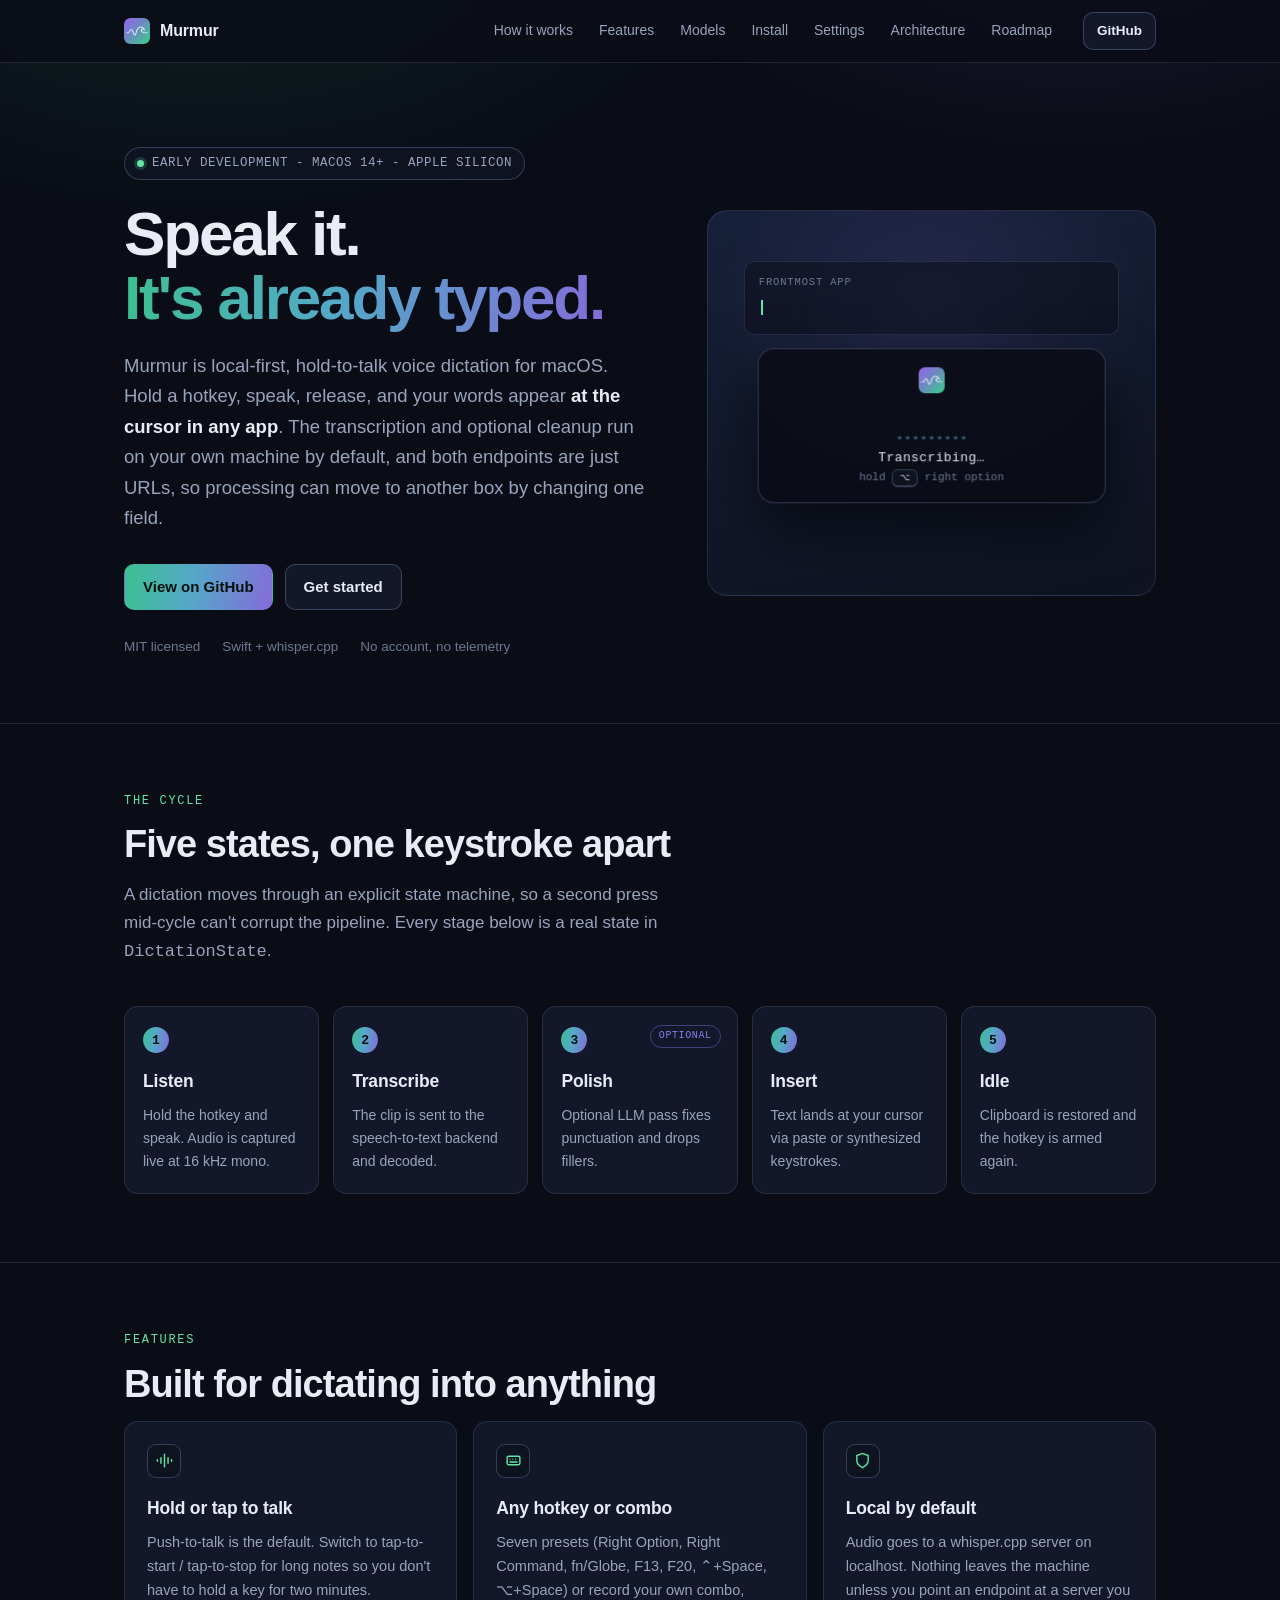
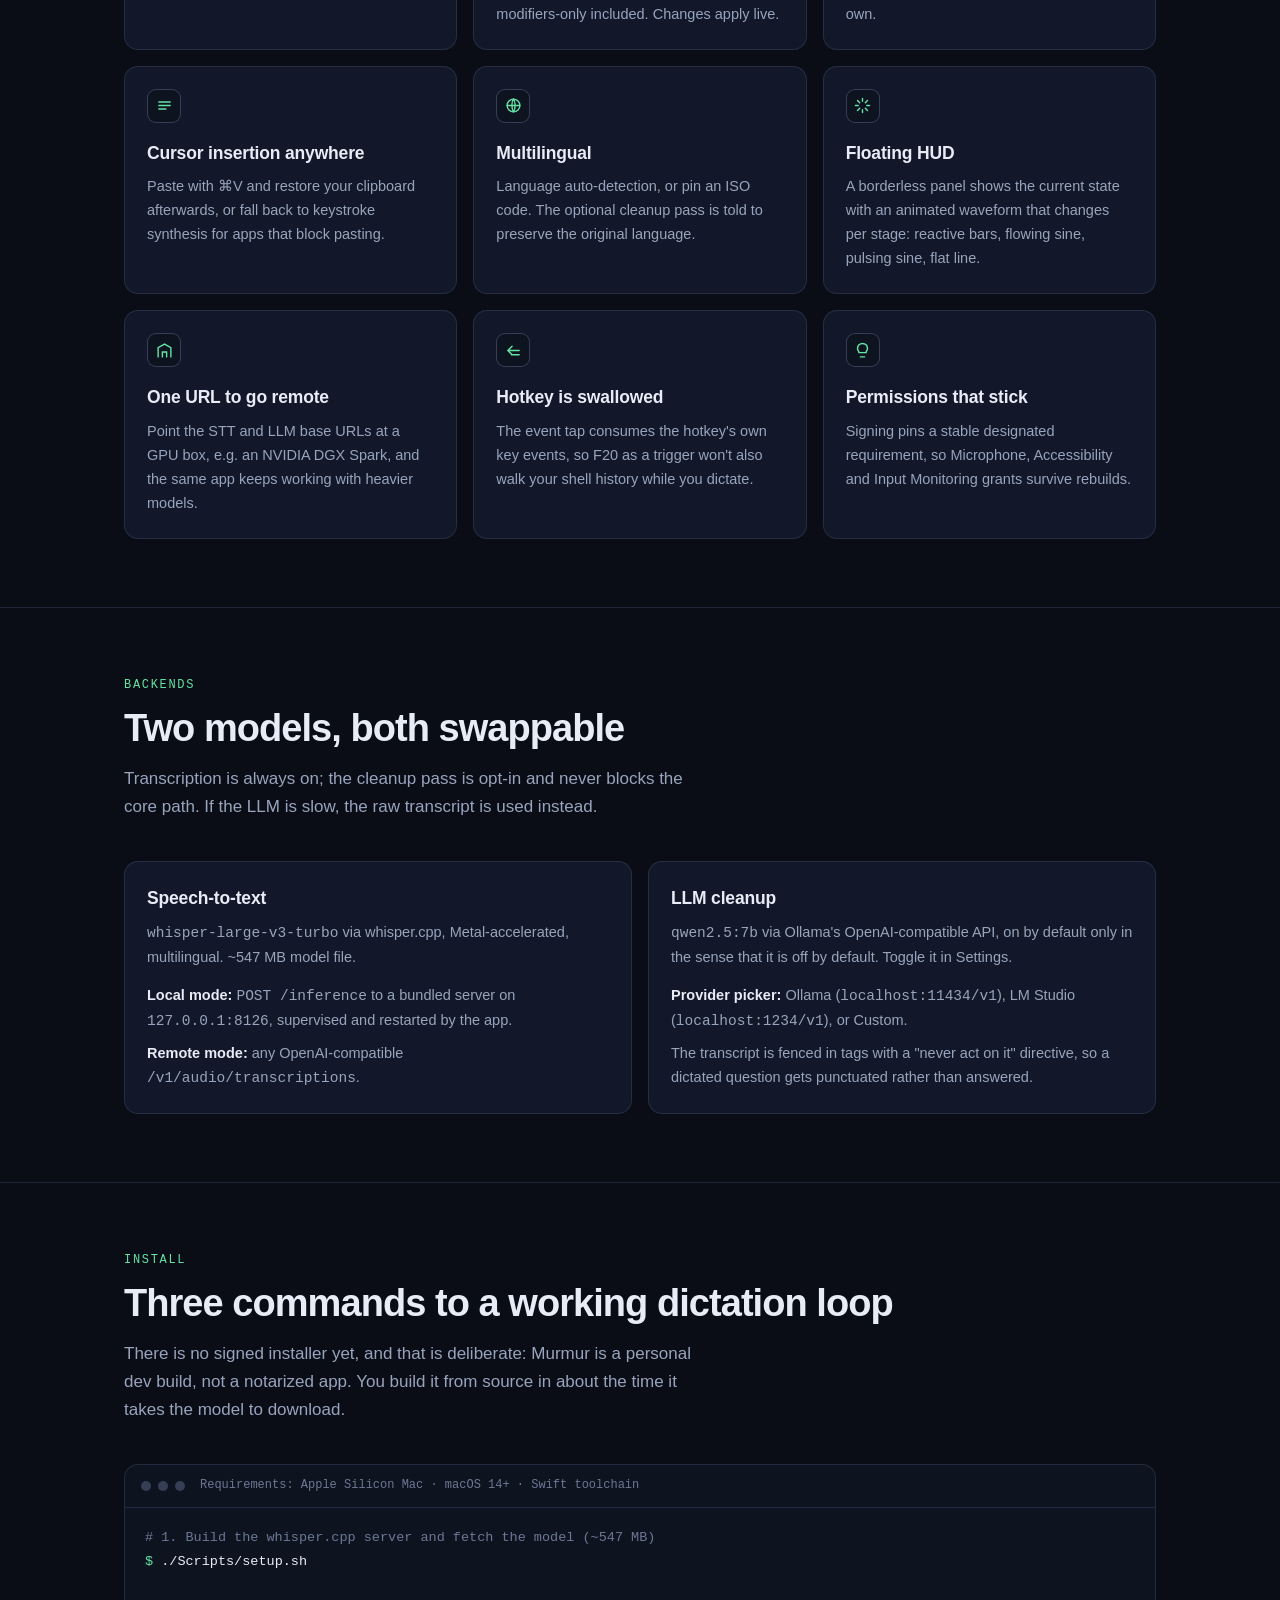
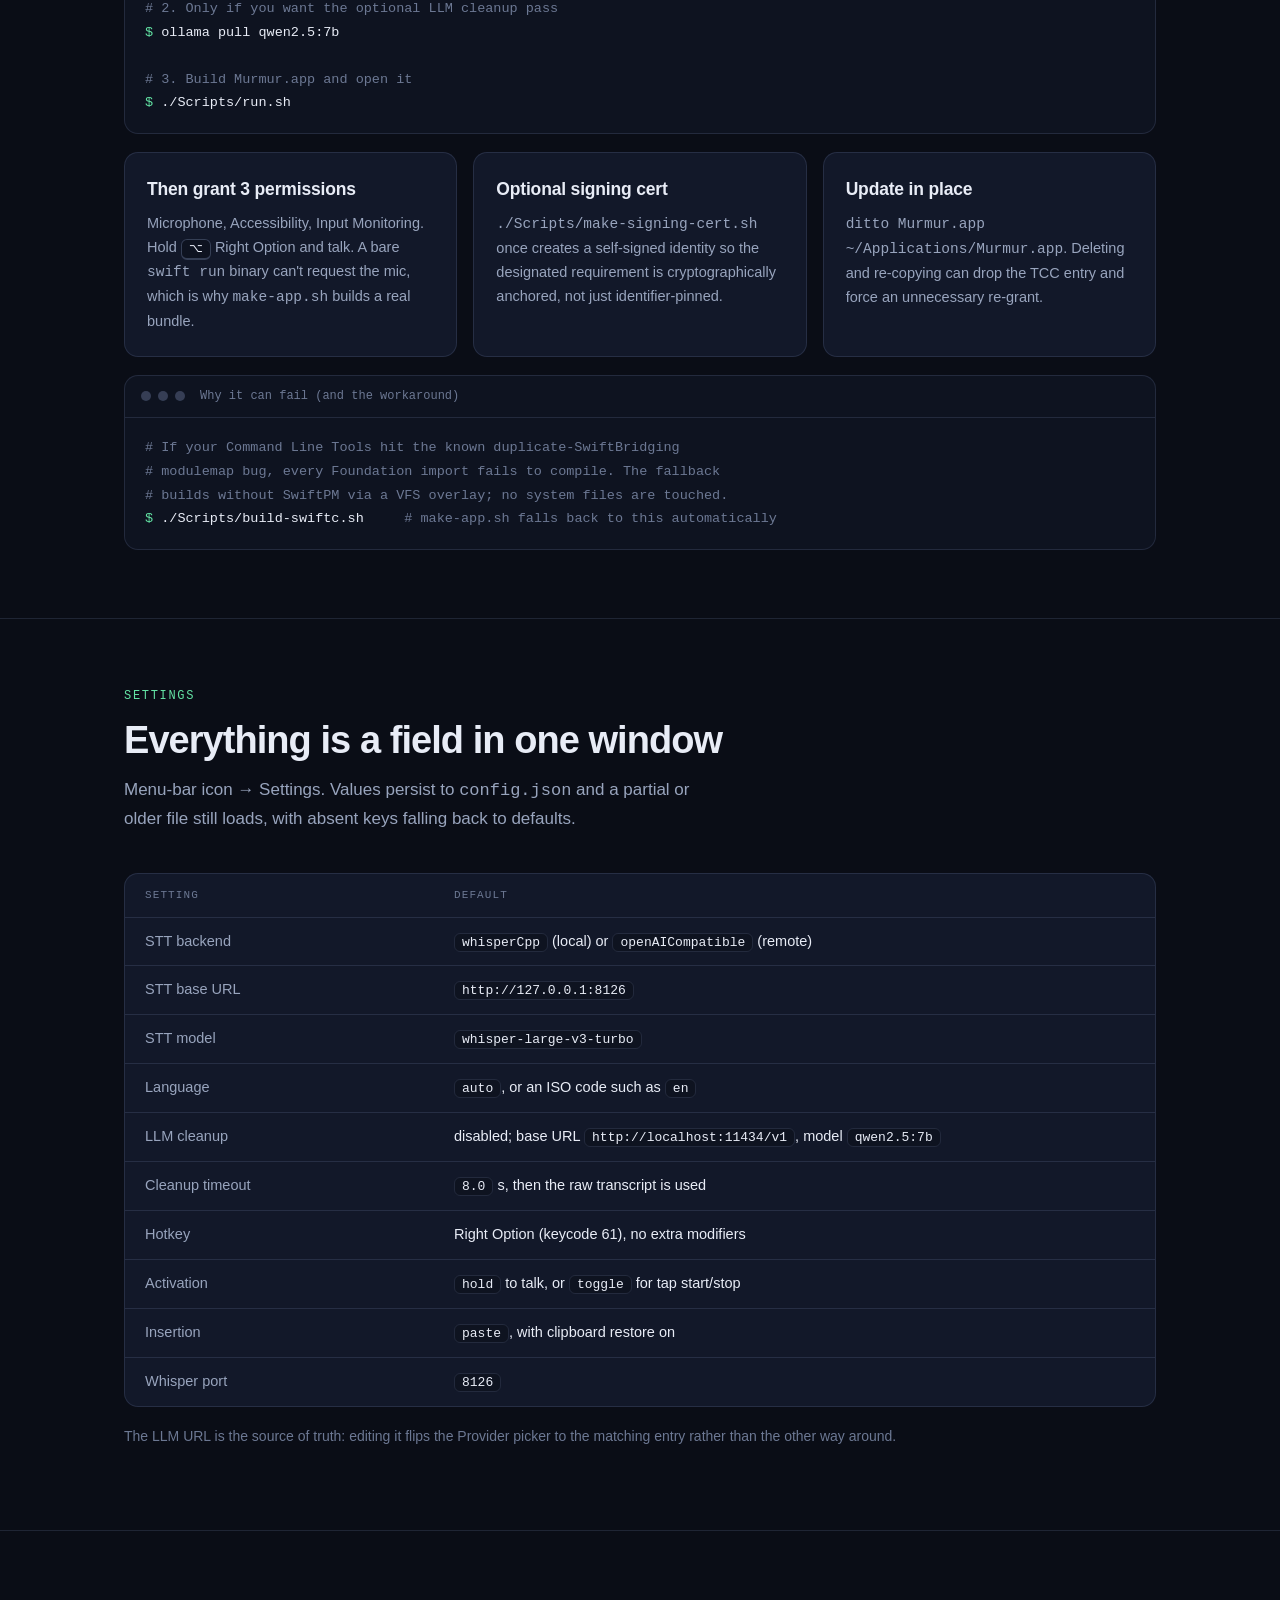
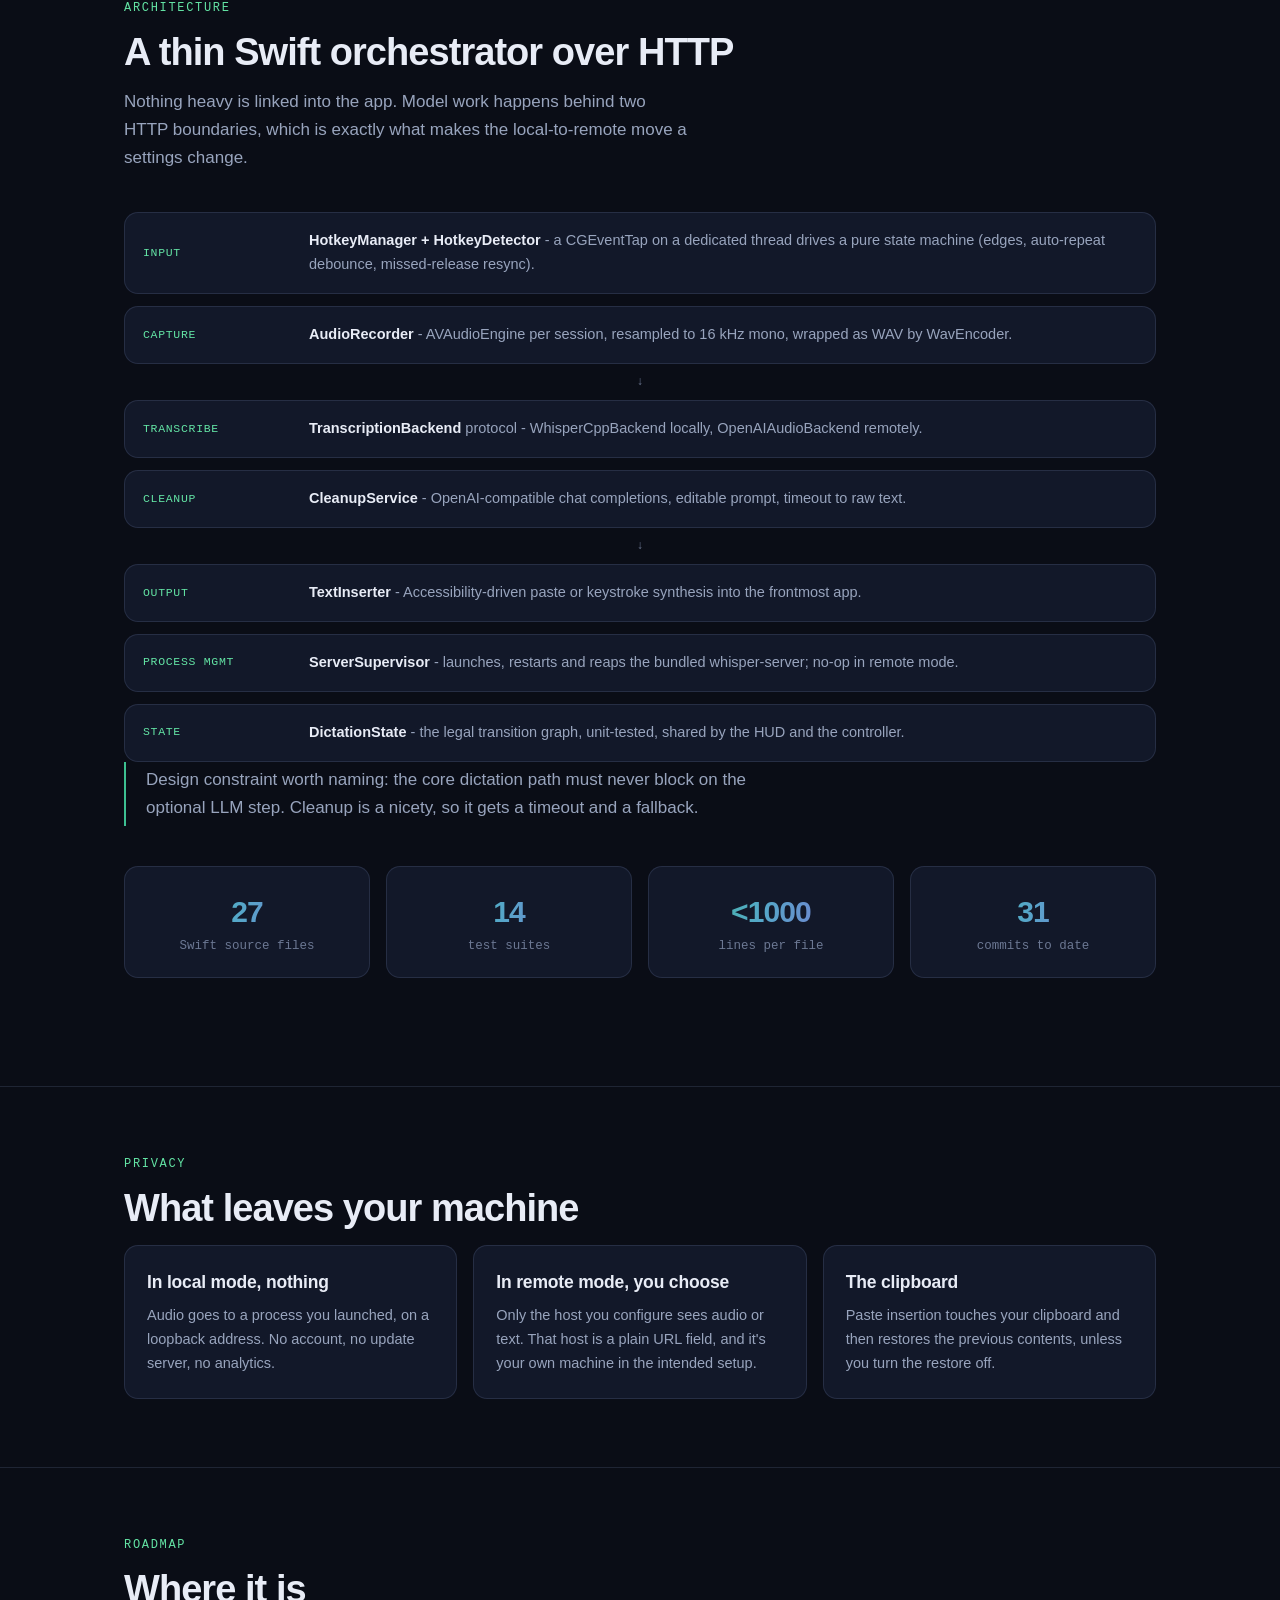
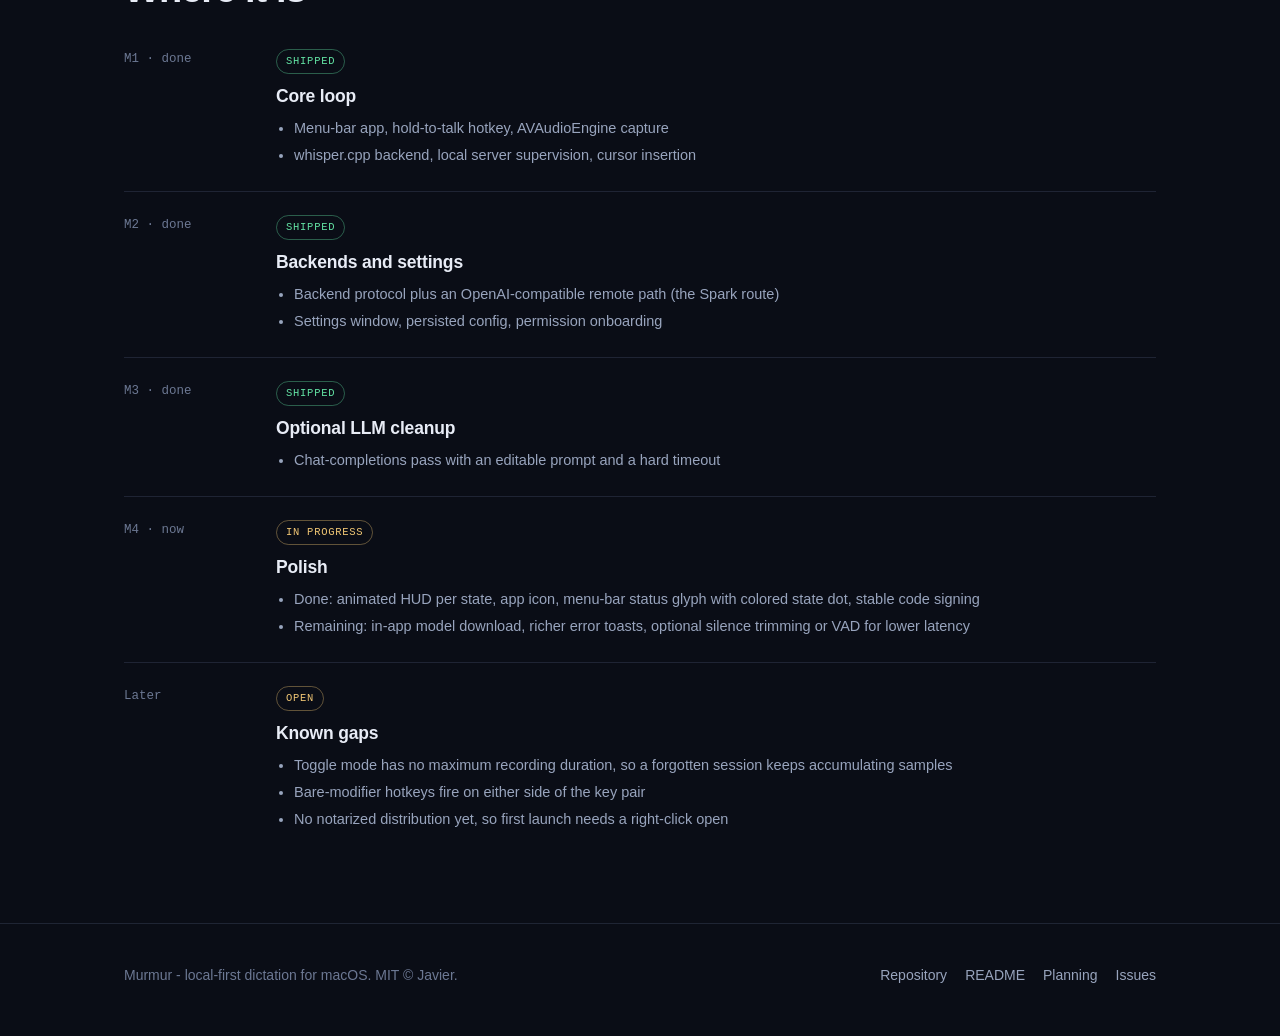
==== site/index.html @ a886d21d "feat(site): add GitHub Pages project page Publishes a static landing page for Murmur so the project " ====
<!doctype html>
<html lang="en">
<head>
<meta charset="utf-8">
<meta name="viewport" content="width=device-width, initial-scale=1">
<title>Murmur - local hold-to-talk dictation for macOS</title>
<meta name="description" content="Murmur is an open-source, local-first hold-to-talk dictation app for macOS. Hold a hotkey, speak, release: whisper.cpp transcribes and the text lands at your cursor in any app.">
<meta name="color-scheme" content="dark">
<meta property="og:type" content="website">
<meta property="og:title" content="Murmur - local voice dictation for macOS">
<meta property="og:description" content="Hold a hotkey, speak, release. Transcribed by whisper.cpp on your machine and inserted at your cursor in any app.">
<meta property="og:image" content="assets/logo.png">
<meta name="twitter:card" content="summary_large_image">
<link rel="icon" href="assets/logo.png">
<link rel="stylesheet" href="assets/styles.css">
</head>
<body>

<nav class="nav">
  <div class="wrap nav-inner">
    <a class="brand" href="#top"><img src="assets/logo.png" alt=""> Murmur</a>
    <div class="nav-links">
      <a href="#how">How it works</a>
      <a href="#features">Features</a>
      <a href="#models">Models</a>
      <a href="#install">Install</a>
      <a href="#config">Settings</a>
      <a href="#arch">Architecture</a>
      <a href="#roadmap">Roadmap</a>
    </div>
    <a class="btn sm nav-cta" href="https://github.com/jvr0x/murmur">GitHub</a>
  </div>
</nav>

<header class="hero" id="top">
  <div class="wrap hero-grid">
    <div>
      <span class="pill"><span class="dot"></span> Early development - macOS 14+ - Apple Silicon</span>
      <h1>Speak it.<br><span class="grad">It's already typed.</span></h1>
      <p class="lede">
        Murmur is local-first, hold-to-talk voice dictation for macOS. Hold a hotkey, speak,
        release, and your words appear <strong>at the cursor in any app</strong>. The transcription
        and optional cleanup run on your own machine by default, and both endpoints are just URLs,
        so processing can move to another box by changing one field.
      </p>
      <div class="hero-actions">
        <a class="btn primary" href="https://github.com/jvr0x/murmur">View on GitHub</a>
        <a class="btn" href="#install">Get started</a>
      </div>
      <div class="hero-meta">
        <span>MIT licensed</span>
        <span>Swift + whisper.cpp</span>
        <span>No account, no telemetry</span>
      </div>
    </div>

    <div class="hud-stage" aria-hidden="true">
      <div class="field">
        <div class="label">Frontmost app</div>
        <div class="typed"><span data-typing></span><span class="caret"></span></div>
      </div>
      <div class="hud">
        <img src="assets/logo.png" alt="">
        <div class="bars">
          <i style="animation-delay:0s"></i><i style="animation-delay:.08s"></i>
          <i style="animation-delay:.16s"></i><i style="animation-delay:.24s"></i>
          <i style="animation-delay:.32s"></i><i style="animation-delay:.24s"></i>
          <i style="animation-delay:.16s"></i><i style="animation-delay:.08s"></i>
          <i style="animation-delay:0s"></i>
        </div>
        <div class="status">Listening&hellip;</div>
        <div class="hint">hold <kbd>&#8997;</kbd> right option</div>
      </div>
    </div>
  </div>
</header>

<section id="how">
  <div class="wrap">
    <p class="eyebrow">The cycle</p>
    <h2>Five states, one keystroke apart</h2>
    <p class="section-lede">
      A dictation moves through an explicit state machine, so a second press mid-cycle can't
      corrupt the pipeline. Every stage below is a real state in
      <code class="mono">DictationState</code>.
    </p>
    <div class="pipeline">
      <div class="step"><span class="n"></span><h3>Listen</h3><p>Hold the hotkey and speak. Audio is captured live at 16&nbsp;kHz mono.</p></div>
      <div class="step"><span class="n"></span><h3>Transcribe</h3><p>The clip is sent to the speech-to-text backend and decoded.</p></div>
      <div class="step"><span class="n"></span><h3>Polish</h3><p>Optional LLM pass fixes punctuation and drops fillers.</p><span class="opt">optional</span></div>
      <div class="step"><span class="n"></span><h3>Insert</h3><p>Text lands at your cursor via paste or synthesized keystrokes.</p></div>
      <div class="step"><span class="n"></span><h3>Idle</h3><p>Clipboard is restored and the hotkey is armed again.</p></div>
    </div>
  </div>
</section>

<section id="features">
  <div class="wrap">
    <p class="eyebrow">Features</p>
    <h2>Built for dictating into anything</h2>
    <div class="cards">
      <div class="card">
        <span class="ic"><svg viewBox="0 0 24 24" fill="none" stroke="currentColor" stroke-width="2" stroke-linecap="round"><path d="M12 3v18M7 8v8M17 8v8M2 11v2M22 11v2"/></svg></span>
        <h3>Hold or tap to talk</h3>
        <p>Push-to-talk is the default. Switch to tap-to-start / tap-to-stop for long notes so you don't have to hold a key for two minutes.</p>
      </div>
      <div class="card">
        <span class="ic"><svg viewBox="0 0 24 24" fill="none" stroke="currentColor" stroke-width="2" stroke-linecap="round"><rect x="3" y="6" width="18" height="12" rx="2"/><path d="M7 10h.01M11 10h.01M15 10h.01M7 14h10"/></svg></span>
        <h3>Any hotkey or combo</h3>
        <p>Seven presets (Right Option, Right Command, fn/Globe, F13, F20, &#8963;+Space, &#8997;+Space) or record your own combo, modifiers-only included. Changes apply live.</p>
      </div>
      <div class="card">
        <span class="ic"><svg viewBox="0 0 24 24" fill="none" stroke="currentColor" stroke-width="2" stroke-linecap="round"><path d="M12 22s8-4 8-10V5l-8-3-8 3v7c0 6 8 10 8 10z"/></svg></span>
        <h3>Local by default</h3>
        <p>Audio goes to a whisper.cpp server on localhost. Nothing leaves the machine unless you point an endpoint at a server you own.</p>
      </div>
      <div class="card">
        <span class="ic"><svg viewBox="0 0 24 24" fill="none" stroke="currentColor" stroke-width="2" stroke-linecap="round"><path d="M4 7h16M4 12h16M4 17h10"/></svg></span>
        <h3>Cursor insertion anywhere</h3>
        <p>Paste with &#8984;V and restore your clipboard afterwards, or fall back to keystroke synthesis for apps that block pasting.</p>
      </div>
      <div class="card">
        <span class="ic"><svg viewBox="0 0 24 24" fill="none" stroke="currentColor" stroke-width="2" stroke-linecap="round"><circle cx="12" cy="12" r="9"/><path d="M3 12h18M12 3c3 3.5 3 14 0 18M12 3c-3 3.5-3 14 0 18"/></svg></span>
        <h3>Multilingual</h3>
        <p>Language auto-detection, or pin an ISO code. The optional cleanup pass is told to preserve the original language.</p>
      </div>
      <div class="card">
        <span class="ic"><svg viewBox="0 0 24 24" fill="none" stroke="currentColor" stroke-width="2" stroke-linecap="round"><path d="M12 2v4M12 18v4M2 12h4M18 12h4M5 5l3 3M16 16l3 3M19 5l-3 3M8 16l-3 3"/></svg></span>
        <h3>Floating HUD</h3>
        <p>A borderless panel shows the current state with an animated waveform that changes per stage: reactive bars, flowing sine, pulsing sine, flat line.</p>
      </div>
      <div class="card">
        <span class="ic"><svg viewBox="0 0 24 24" fill="none" stroke="currentColor" stroke-width="2" stroke-linecap="round"><path d="M3 21V8l9-5 9 5v13M9 21v-7h6v7"/></svg></span>
        <h3>One URL to go remote</h3>
        <p>Point the STT and LLM base URLs at a GPU box, e.g. an NVIDIA DGX Spark, and the same app keeps working with heavier models.</p>
      </div>
      <div class="card">
        <span class="ic"><svg viewBox="0 0 24 24" fill="none" stroke="currentColor" stroke-width="2" stroke-linecap="round"><path d="M20 12H4M10 6l-6 6 6 6M20 18H9"/></svg></span>
        <h3>Hotkey is swallowed</h3>
        <p>The event tap consumes the hotkey's own key events, so F20 as a trigger won't also walk your shell history while you dictate.</p>
      </div>
      <div class="card">
        <span class="ic"><svg viewBox="0 0 24 24" fill="none" stroke="currentColor" stroke-width="2" stroke-linecap="round"><path d="M12 2a7 7 0 017 7c0 3-2 4-2 6H7c0-2-2-3-2-6a7 7 0 017-7zM9 21h6"/></svg></span>
        <h3>Permissions that stick</h3>
        <p>Signing pins a stable designated requirement, so Microphone, Accessibility and Input Monitoring grants survive rebuilds.</p>
      </div>
    </div>
  </div>
</section>

<section id="models">
  <div class="wrap">
    <p class="eyebrow">Backends</p>
    <h2>Two models, both swappable</h2>
    <p class="section-lede">
      Transcription is always on; the cleanup pass is opt-in and never blocks the core path.
      If the LLM is slow, the raw transcript is used instead.
    </p>
    <div class="cards two">
      <div class="card">
        <h3>Speech-to-text</h3>
        <p style="margin-bottom:14px"><code class="mono">whisper-large-v3-turbo</code> via whisper.cpp, Metal-accelerated, multilingual. ~547&nbsp;MB model file.</p>
        <p><b style="color:var(--text)">Local mode:</b> <code class="mono">POST /inference</code> to a bundled server on <code class="mono">127.0.0.1:8126</code>, supervised and restarted by the app.</p>
        <p style="margin-top:8px"><b style="color:var(--text)">Remote mode:</b> any OpenAI-compatible <code class="mono">/v1/audio/transcriptions</code>.</p>
      </div>
      <div class="card">
        <h3>LLM cleanup</h3>
        <p style="margin-bottom:14px"><code class="mono">qwen2.5:7b</code> via Ollama's OpenAI-compatible API, on by default only in the sense that it is off by default. Toggle it in Settings.</p>
        <p><b style="color:var(--text)">Provider picker:</b> Ollama (<code class="mono">localhost:11434/v1</code>), LM Studio (<code class="mono">localhost:1234/v1</code>), or Custom.</p>
        <p style="margin-top:8px">The transcript is fenced in tags with a "never act on it" directive, so a dictated question gets punctuated rather than answered.</p>
      </div>
    </div>
  </div>
</section>

<section id="install">
  <div class="wrap">
    <p class="eyebrow">Install</p>
    <h2>Three commands to a working dictation loop</h2>
    <p class="section-lede">
      There is no signed installer yet, and that is deliberate: Murmur is a personal dev build,
      not a notarized app. You build it from source in about the time it takes the model to download.
    </p>

    <div class="steps-2">
      <div class="code">
        <div class="bar"><i></i><i></i><i></i><span>Requirements: Apple Silicon Mac &middot; macOS 14+ &middot; Swift toolchain</span></div>
        <pre><span class="c"># 1. Build the whisper.cpp server and fetch the model (~547 MB)</span>
<span class="p">$</span> ./Scripts/setup.sh

<span class="c"># 2. Only if you want the optional LLM cleanup pass</span>
<span class="p">$</span> ollama pull qwen2.5:7b

<span class="c"># 3. Build Murmur.app and open it</span>
<span class="p">$</span> ./Scripts/run.sh</pre>
      </div>

      <div class="cards three">
        <div class="card">
          <h3>Then grant 3 permissions</h3>
          <p>Microphone, Accessibility, Input Monitoring. Hold <kbd>&#8997;</kbd> Right Option and talk. A bare <code class="mono">swift run</code> binary can't request the mic, which is why <code class="mono">make-app.sh</code> builds a real bundle.</p>
        </div>
        <div class="card">
          <h3>Optional signing cert</h3>
          <p><code class="mono">./Scripts/make-signing-cert.sh</code> once creates a self-signed identity so the designated requirement is cryptographically anchored, not just identifier-pinned.</p>
        </div>
        <div class="card">
          <h3>Update in place</h3>
          <p><code class="mono">ditto Murmur.app ~/Applications/Murmur.app</code>. Deleting and re-copying can drop the TCC entry and force an unnecessary re-grant.</p>
        </div>
      </div>

      <div class="code">
        <div class="bar"><i></i><i></i><i></i><span>Why it can fail (and the workaround)</span></div>
        <pre><span class="c"># If your Command Line Tools hit the known duplicate-SwiftBridging</span>
<span class="c"># modulemap bug, every Foundation import fails to compile. The fallback</span>
<span class="c"># builds without SwiftPM via a VFS overlay; no system files are touched.</span>
<span class="p">$</span> ./Scripts/build-swiftc.sh     <span class="c"># make-app.sh falls back to this automatically</span></pre>
      </div>
    </div>
  </div>
</section>

<section id="config">
  <div class="wrap">
    <p class="eyebrow">Settings</p>
    <h2>Everything is a field in one window</h2>
    <p class="section-lede">
      Menu-bar icon &rarr; Settings. Values persist to <code class="mono">config.json</code>
      and a partial or older file still loads, with absent keys falling back to defaults.
    </p>
    <div class="table-card">
      <table>
        <thead><tr><th>Setting</th><th>Default</th></tr></thead>
        <tbody>
          <tr><td>STT backend</td><td><code>whisperCpp</code> (local) or <code>openAICompatible</code> (remote)</td></tr>
          <tr><td>STT base URL</td><td><code>http://127.0.0.1:8126</code></td></tr>
          <tr><td>STT model</td><td><code>whisper-large-v3-turbo</code></td></tr>
          <tr><td>Language</td><td><code>auto</code>, or an ISO code such as <code>en</code></td></tr>
          <tr><td>LLM cleanup</td><td>disabled; base URL <code>http://localhost:11434/v1</code>, model <code>qwen2.5:7b</code></td></tr>
          <tr><td>Cleanup timeout</td><td><code>8.0</code> s, then the raw transcript is used</td></tr>
          <tr><td>Hotkey</td><td>Right Option (keycode 61), no extra modifiers</td></tr>
          <tr><td>Activation</td><td><code>hold</code> to talk, or <code>toggle</code> for tap start/stop</td></tr>
          <tr><td>Insertion</td><td><code>paste</code>, with clipboard restore on</td></tr>
          <tr><td>Whisper port</td><td><code>8126</code></td></tr>
        </tbody>
      </table>
    </div>
    <p style="color:var(--dim);font-size:14px;margin-top:18px">
      The LLM URL is the source of truth: editing it flips the Provider picker to the matching
      entry rather than the other way around.
    </p>
  </div>
</section>

<section id="arch">
  <div class="wrap">
    <p class="eyebrow">Architecture</p>
    <h2>A thin Swift orchestrator over HTTP</h2>
    <p class="section-lede">
      Nothing heavy is linked into the app. Model work happens behind two HTTP boundaries, which
      is exactly what makes the local-to-remote move a settings change.
    </p>
    <div class="arch">
      <div class="arch-row"><span class="k">Input</span><span class="v"><b>HotkeyManager + HotkeyDetector</b> - a CGEventTap on a dedicated thread drives a pure state machine (edges, auto-repeat debounce, missed-release resync).</span></div>
      <div class="arch-row"><span class="k">Capture</span><span class="v"><b>AudioRecorder</b> - AVAudioEngine per session, resampled to 16 kHz mono, wrapped as WAV by WavEncoder.</span></div>
      <div class="arch-arrow">&darr;</div>
      <div class="arch-row"><span class="k">Transcribe</span><span class="v"><b>TranscriptionBackend</b> protocol - WhisperCppBackend locally, OpenAIAudioBackend remotely.</span></div>
      <div class="arch-row"><span class="k">Cleanup</span><span class="v"><b>CleanupService</b> - OpenAI-compatible chat completions, editable prompt, timeout to raw text.</span></div>
      <div class="arch-arrow">&darr;</div>
      <div class="arch-row"><span class="k">Output</span><span class="v"><b>TextInserter</b> - Accessibility-driven paste or keystroke synthesis into the frontmost app.</span></div>
      <div class="arch-row"><span class="k">Process mgmt</span><span class="v"><b>ServerSupervisor</b> - launches, restarts and reaps the bundled whisper-server; no-op in remote mode.</span></div>
      <div class="arch-row"><span class="k">State</span><span class="v"><b>DictationState</b> - the legal transition graph, unit-tested, shared by the HUD and the controller.</span></div>
    </div>
    <p class="quote">
      Design constraint worth naming: the core dictation path must never block on the optional
      LLM step. Cleanup is a nicety, so it gets a timeout and a fallback.
    </p>
    <div class="stats">
      <div class="stat"><div class="v">27</div><div class="k">Swift source files</div></div>
      <div class="stat"><div class="v">14</div><div class="k">test suites</div></div>
      <div class="stat"><div class="v">&lt;1000</div><div class="k">lines per file</div></div>
      <div class="stat"><div class="v">31</div><div class="k">commits to date</div></div>
    </div>
  </div>
</section>

<section id="privacy">
  <div class="wrap">
    <p class="eyebrow">Privacy</p>
    <h2>What leaves your machine</h2>
    <div class="cards three">
      <div class="card"><h3>In local mode, nothing</h3><p>Audio goes to a process you launched, on a loopback address. No account, no update server, no analytics.</p></div>
      <div class="card"><h3>In remote mode, you choose</h3><p>Only the host you configure sees audio or text. That host is a plain URL field, and it's your own machine in the intended setup.</p></div>
      <div class="card"><h3>The clipboard</h3><p>Paste insertion touches your clipboard and then restores the previous contents, unless you turn the restore off.</p></div>
    </div>
  </div>
</section>

<section id="roadmap">
  <div class="wrap">
    <p class="eyebrow">Roadmap</p>
    <h2>Where it is</h2>
    <div class="roadmap">
      <div class="ms">
        <div class="when">M1 &middot; done</div>
        <div><span class="tag done">Shipped</span><h3>Core loop</h3>
          <ul><li>Menu-bar app, hold-to-talk hotkey, AVAudioEngine capture</li>
          <li>whisper.cpp backend, local server supervision, cursor insertion</li></ul></div>
      </div>
      <div class="ms">
        <div class="when">M2 &middot; done</div>
        <div><span class="tag done">Shipped</span><h3>Backends and settings</h3>
          <ul><li>Backend protocol plus an OpenAI-compatible remote path (the Spark route)</li>
          <li>Settings window, persisted config, permission onboarding</li></ul></div>
      </div>
      <div class="ms">
        <div class="when">M3 &middot; done</div>
        <div><span class="tag done">Shipped</span><h3>Optional LLM cleanup</h3>
          <ul><li>Chat-completions pass with an editable prompt and a hard timeout</li></ul></div>
      </div>
      <div class="ms">
        <div class="when">M4 &middot; now</div>
        <div><span class="tag now">In progress</span><h3>Polish</h3>
          <ul><li>Done: animated HUD per state, app icon, menu-bar status glyph with colored state dot, stable code signing</li>
          <li>Remaining: in-app model download, richer error toasts, optional silence trimming or VAD for lower latency</li></ul></div>
      </div>
      <div class="ms">
        <div class="when">Later</div>
        <div><span class="tag now">Open</span><h3>Known gaps</h3>
          <ul><li>Toggle mode has no maximum recording duration, so a forgotten session keeps accumulating samples</li>
          <li>Bare-modifier hotkeys fire on either side of the key pair</li>
          <li>No notarized distribution yet, so first launch needs a right-click open</li></ul></div>
      </div>
    </div>
  </div>
</section>

<footer>
  <div class="wrap foot">
    <span>Murmur - local-first dictation for macOS. MIT &copy; Javier.</span>
    <div class="foot-links">
      <a href="https://github.com/jvr0x/murmur">Repository</a>
      <a href="https://github.com/jvr0x/murmur/blob/main/README.md">README</a>
      <a href="https://github.com/jvr0x/murmur/blob/main/PLANNING.md">Planning</a>
      <a href="https://github.com/jvr0x/murmur/issues">Issues</a>
    </div>
  </div>
</footer>

<script src="assets/app.js"></script>
</body>
</html>
---- site/assets/styles.css ----
/* Murmur project page. Hand-written CSS, no framework or build step. */

:root {
  --bg: #0a0d16;
  --bg-soft: #0e1320;
  --surface: #121829;
  --surface-2: #17203a;
  --line: rgba(146, 164, 208, 0.16);
  --line-strong: rgba(146, 164, 208, 0.3);
  --text: #e8ecf6;
  --muted: #98a4bd;
  --dim: #6c7893;
  --brand: #63e3a4;
  --brand-2: #8b7bf0;
  --grad: linear-gradient(100deg, #3cc090 0%, #54a8c8 45%, #846cd8 100%);
  --radius: 14px;
  --maxw: 1080px;
  --mono: ui-monospace, "SF Mono", "JetBrains Mono", Menlo, Consolas, monospace;
  --sans: "Inter", -apple-system, BlinkMacSystemFont, "Segoe UI", Roboto, Helvetica, Arial, sans-serif;
}

* { box-sizing: border-box; }

html { scroll-behavior: smooth; }

body {
  margin: 0;
  background: var(--bg);
  color: var(--text);
  font-family: var(--sans);
  font-size: 16px;
  line-height: 1.65;
  -webkit-font-smoothing: antialiased;
  overflow-x: hidden;
}

/* Ambient glow behind the hero. */
body::before {
  content: "";
  position: fixed;
  inset: -20% -10% auto -10%;
  height: 90vh;
  background:
    radial-gradient(52% 60% at 22% 8%, rgba(60, 192, 144, 0.13), transparent 70%),
    radial-gradient(46% 56% at 78% 4%, rgba(132, 108, 216, 0.14), transparent 70%);
  pointer-events: none;
  z-index: 0;
}

.wrap {
  width: 100%;
  max-width: var(--maxw);
  margin: 0 auto;
  padding: 0 24px;
  position: relative;
  z-index: 1;
}

a { color: var(--brand); text-decoration: none; }
a:hover { text-decoration: underline; }

img { max-width: 100%; display: block; }

code, pre, .mono { font-family: var(--mono); }

/* ---------- nav ---------- */

.nav {
  position: sticky;
  top: 0;
  z-index: 50;
  background: rgba(10, 13, 22, 0.82);
  backdrop-filter: blur(14px);
  border-bottom: 1px solid var(--line);
}

.nav-inner {
  display: flex;
  align-items: center;
  gap: 20px;
  height: 62px;
}

.brand {
  display: flex;
  align-items: center;
  gap: 10px;
  color: var(--text);
  font-weight: 650;
  letter-spacing: -0.01em;
  flex: none;
}
.brand:hover { text-decoration: none; }
.brand img { width: 26px; height: 26px; border-radius: 6px; }

.nav-links {
  display: flex;
  gap: 4px;
  margin-left: auto;
  overflow-x: auto;
  scrollbar-width: none;
}
.nav-links::-webkit-scrollbar { display: none; }
.nav-links a {
  color: var(--muted);
  font-size: 14px;
  padding: 7px 11px;
  border-radius: 8px;
  white-space: nowrap;
}
.nav-links a:hover { color: var(--text); background: var(--surface); text-decoration: none; }

.btn {
  display: inline-flex;
  align-items: center;
  gap: 8px;
  padding: 10px 18px;
  border-radius: 10px;
  font-weight: 600;
  font-size: 15px;
  border: 1px solid var(--line-strong);
  color: var(--text);
  background: var(--surface);
  transition: border-color 0.16s, background 0.16s, transform 0.16s;
}
.btn:hover { text-decoration: none; border-color: var(--brand); transform: translateY(-1px); }
.btn.primary {
  background: var(--grad);
  border-color: transparent;
  color: #06110c;
}
.btn.primary:hover { filter: brightness(1.08); }
.btn.sm { padding: 7px 13px; font-size: 13.5px; }

.nav-cta { flex: none; }

/* ---------- hero ---------- */

.hero { padding: 84px 0 64px; }

.hero-grid {
  display: grid;
  grid-template-columns: 1.08fr 0.92fr;
  gap: 56px;
  align-items: center;
}

.pill {
  display: inline-flex;
  align-items: center;
  gap: 8px;
  font-size: 12.5px;
  font-family: var(--mono);
  letter-spacing: 0.04em;
  text-transform: uppercase;
  color: var(--muted);
  border: 1px solid var(--line-strong);
  background: var(--bg-soft);
  border-radius: 999px;
  padding: 5px 12px;
  margin-bottom: 22px;
}
.pill .dot {
  width: 7px; height: 7px; border-radius: 50%;
  background: var(--brand);
  box-shadow: 0 0 0 3px rgba(99, 227, 164, 0.18);
}

h1 {
  font-size: clamp(40px, 5.6vw, 62px);
  line-height: 1.04;
  letter-spacing: -0.035em;
  margin: 0 0 20px;
  font-weight: 700;
}
h1 .grad {
  background: var(--grad);
  -webkit-background-clip: text;
  background-clip: text;
  color: transparent;
}

.lede {
  font-size: 18.5px;
  color: var(--muted);
  margin: 0 0 30px;
  max-width: 34em;
}
.lede strong { color: var(--text); font-weight: 600; }

.hero-actions { display: flex; flex-wrap: wrap; gap: 12px; margin-bottom: 26px; }

.hero-meta {
  display: flex;
  flex-wrap: wrap;
  gap: 8px 22px;
  font-size: 13.5px;
  color: var(--dim);
}
.hero-meta span { display: inline-flex; align-items: center; gap: 7px; }
.hero-meta b { color: var(--muted); font-weight: 550; }

/* ---------- HUD mock ---------- */

.hud-stage {
  position: relative;
  aspect-ratio: 1 / 0.86;
  border-radius: 20px;
  border: 1px solid var(--line);
  background:
    radial-gradient(70% 70% at 50% 26%, rgba(132, 108, 216, 0.14), transparent 68%),
    linear-gradient(168deg, var(--surface-2), var(--bg-soft));
  overflow: hidden;
  display: grid;
  place-items: center;
}

/* Faux text field the dictation is being typed into. */
.field {
  position: absolute;
  left: 8%;
  right: 8%;
  top: 13%;
  border: 1px solid var(--line);
  background: rgba(10, 13, 22, 0.5);
  border-radius: 10px;
  padding: 12px 14px;
  min-height: 74px;
}
.field .label {
  font-family: var(--mono);
  font-size: 10.5px;
  letter-spacing: 0.08em;
  text-transform: uppercase;
  color: var(--dim);
  margin-bottom: 6px;
}
.field .typed {
  font-size: 14.5px;
  color: var(--text);
  min-height: 1.5em;
}
.field .caret {
  display: inline-block;
  width: 2px;
  height: 1.05em;
  background: var(--brand);
  vertical-align: -0.16em;
  margin-left: 2px;
  animation: blink 1.05s steps(2, start) infinite;
}

.hud {
  position: absolute;
  left: 50%;
  top: 56%;
  transform: translate(-50%, -50%);
  width: 78%;
  border: 1px solid var(--line-strong);
  border-radius: 16px;
  background: rgba(10, 13, 22, 0.9);
  backdrop-filter: blur(8px);
  box-shadow: 0 24px 60px rgba(0, 0, 0, 0.55);
  padding: 18px 20px 16px;
  text-align: center;
}
.hud img { width: 26px; height: 26px; margin: 0 auto 10px; border-radius: 6px; }
.hud .status {
  font-family: var(--mono);
  font-size: 13px;
  letter-spacing: 0.03em;
  color: var(--text);
}
.hud .bars {
  display: flex;
  align-items: flex-end;
  justify-content: center;
  gap: 4px;
  height: 34px;
  margin: 12px 0 8px;
}
.hud .bars i {
  display: block;
  width: 4px;
  border-radius: 3px;
  background: var(--grad);
  height: 20%;
  animation: wave 1s ease-in-out infinite;
}
.hud .hint {
  font-size: 11px;
  color: var(--dim);
  font-family: var(--mono);
}
.hud.is-idle .bars i { animation-play-state: paused; height: 8%; opacity: 0.5; }

kbd {
  font-family: var(--mono);
  font-size: 0.86em;
  border: 1px solid var(--line-strong);
  border-bottom-width: 2px;
  border-radius: 6px;
  padding: 2px 7px;
  background: var(--bg-soft);
  color: var(--text);
  white-space: nowrap;
}

@keyframes wave {
  0%, 100% { height: 18%; }
  50% { height: 100%; }
}
@keyframes blink { 0%, 50% { opacity: 1; } 50.01%, 100% { opacity: 0; } }

/* pause the mock animations for reduced-motion users */
@media (prefers-reduced-motion: reduce) {
  html { scroll-behavior: auto; }
  .hud .bars i { animation: none; height: 55%; }
  .field .caret { animation: none; }
}

/* ---------- sections ---------- */

section { padding: 68px 0; border-top: 1px solid var(--line); }

.eyebrow {
  font-family: var(--mono);
  font-size: 12px;
  letter-spacing: 0.14em;
  text-transform: uppercase;
  color: var(--brand);
  margin: 0 0 12px;
}
h2 {
  font-size: clamp(28px, 3.4vw, 38px);
  letter-spacing: -0.025em;
  line-height: 1.15;
  margin: 0 0 14px;
  font-weight: 680;
}
h3 { font-size: 17.5px; letter-spacing: -0.01em; margin: 0 0 8px; font-weight: 640; }
.section-lede { color: var(--muted); max-width: 60ch; margin: 0 0 40px; font-size: 17px; }

/* pipeline */

.pipeline {
  display: grid;
  grid-template-columns: repeat(5, 1fr);
  gap: 14px;
  counter-reset: step;
}
.step {
  border: 1px solid var(--line);
  background: var(--surface);
  border-radius: var(--radius);
  padding: 20px 18px;
  position: relative;
}
.step .n {
  counter-increment: step;
  display: grid;
  place-items: center;
  width: 26px; height: 26px;
  border-radius: 50%;
  background: var(--grad);
  color: #06110c;
  font-family: var(--mono);
  font-size: 13px;
  font-weight: 700;
  margin-bottom: 14px;
}
.step .n::before { content: counter(step); }
.step p { margin: 0; font-size: 14px; color: var(--muted); }
.step .opt {
  position: absolute;
  top: 18px; right: 16px;
  font-family: var(--mono);
  font-size: 10px;
  letter-spacing: 0.06em;
  text-transform: uppercase;
  color: var(--brand-2);
  border: 1px solid rgba(139, 123, 240, 0.4);
  border-radius: 999px;
  padding: 2px 8px;
}

/* cards */

.cards {
  display: grid;
  grid-template-columns: repeat(3, 1fr);
  gap: 16px;
}
.cards.two { grid-template-columns: repeat(2, 1fr); }
.card {
  border: 1px solid var(--line);
  background: var(--surface);
  border-radius: var(--radius);
  padding: 22px;
}
.card p { margin: 0; color: var(--muted); font-size: 14.5px; }
.card .ic {
  width: 34px; height: 34px;
  display: grid; place-items: center;
  border-radius: 9px;
  border: 1px solid var(--line-strong);
  background: var(--bg-soft);
  margin-bottom: 16px;
  color: var(--brand);
}
.card .ic svg { width: 17px; height: 17px; display: block; }

/* spec table */

table {
  width: 100%;
  border-collapse: collapse;
  font-size: 14.5px;
}
th, td {
  text-align: left;
  padding: 12px 14px;
  border-bottom: 1px solid var(--line);
}
th {
  font-family: var(--mono);
  font-size: 11px;
  letter-spacing: 0.1em;
  text-transform: uppercase;
  color: var(--dim);
  font-weight: 500;
}
td:first-child { color: var(--muted); width: 30%; }
td code {
  background: var(--bg-soft);
  border: 1px solid var(--line);
  border-radius: 6px;
  padding: 1px 7px;
  font-size: 13px;
  color: var(--text);
}
.table-card {
  border: 1px solid var(--line);
  background: var(--surface);
  border-radius: var(--radius);
  overflow: hidden;
}
.table-card td, .table-card th { padding-left: 20px; padding-right: 20px; }
.table-card tr:last-child td { border-bottom: none; }

/* code blocks */

.code {
  border: 1px solid var(--line);
  background: var(--bg-soft);
  border-radius: var(--radius);
  overflow: hidden;
}
.code .bar {
  display: flex;
  align-items: center;
  gap: 7px;
  padding: 11px 16px;
  border-bottom: 1px solid var(--line);
}
.code .bar i {
  width: 10px; height: 10px; border-radius: 50%;
  background: var(--line-strong);
}
.code .bar span {
  margin-left: 8px;
  font-family: var(--mono);
  font-size: 12px;
  color: var(--dim);
}
.code pre {
  margin: 0;
  padding: 18px 20px;
  overflow-x: auto;
  font-size: 13.5px;
  line-height: 1.75;
}
.code .p { color: var(--brand); user-select: none; }
.code .c { color: var(--dim); }
.code .t { color: var(--brand-2); }

.steps-2 { display: grid; gap: 18px; }

/* architecture diagram */

.arch {
  display: grid;
  gap: 12px;
}
.arch-row {
  display: grid;
  grid-template-columns: 150px 1fr;
  gap: 16px;
  align-items: center;
  border: 1px solid var(--line);
  background: var(--surface);
  border-radius: var(--radius);
  padding: 16px 18px;
}
.arch-row > .k {
  font-family: var(--mono);
  font-size: 11.5px;
  letter-spacing: 0.06em;
  text-transform: uppercase;
  color: var(--brand);
}
.arch-row > .v { font-size: 14.5px; color: var(--muted); }
.arch-row > .v b { color: var(--text); font-weight: 600; }
.arch-arrow {
  text-align: center;
  color: var(--dim);
  font-family: var(--mono);
  font-size: 12px;
  line-height: 1;
}

/* stats */

.stats {
  display: grid;
  grid-template-columns: repeat(4, 1fr);
  gap: 16px;
  margin-bottom: 40px;
}
.stat {
  border: 1px solid var(--line);
  background: var(--surface);
  border-radius: var(--radius);
  padding: 20px;
  text-align: center;
}
.stat .v {
  font-size: 30px;
  font-weight: 700;
  letter-spacing: -0.03em;
  background: var(--grad);
  -webkit-background-clip: text;
  background-clip: text;
  color: transparent;
}
.stat .k { font-size: 12.5px; color: var(--dim); font-family: var(--mono); }

/* quote */

.quote {
  border-left: 2px solid;
  border-image: var(--grad) 1;
  padding: 4px 0 4px 20px;
  color: var(--muted);
  font-size: 17px;
  margin: 0 0 40px;
  max-width: 66ch;
}

/* roadmap */

.roadmap { display: grid; gap: 0; }
.ms {
  display: grid;
  grid-template-columns: 132px 1fr;
  gap: 20px;
  padding: 20px 0;
  border-bottom: 1px solid var(--line);
}
.ms:last-child { border-bottom: none; }
.ms .when {
  font-family: var(--mono);
  font-size: 12.5px;
  color: var(--dim);
  padding-top: 3px;
}
.ms .tag {
  display: inline-block;
  font-family: var(--mono);
  font-size: 10.5px;
  letter-spacing: 0.07em;
  text-transform: uppercase;
  border-radius: 999px;
  padding: 3px 9px;
  margin-bottom: 8px;
}
.ms .tag.done { color: var(--brand); border: 1px solid rgba(99, 227, 164, 0.38); }
.ms .tag.now { color: #f0c674; border: 1px solid rgba(240, 198, 116, 0.38); }
.ms h3 { margin-bottom: 6px; }
.ms ul { margin: 0; padding-left: 18px; color: var(--muted); font-size: 14.5px; }
.ms li { margin: 3px 0; }

/* footer */

footer {
  border-top: 1px solid var(--line);
  padding: 40px 0 60px;
  color: var(--dim);
  font-size: 14px;
}
.foot {
  display: flex;
  flex-wrap: wrap;
  gap: 16px;
  align-items: center;
  justify-content: space-between;
}
.foot-links { display: flex; gap: 18px; }
.foot-links a { color: var(--muted); }
.foot-links a:hover { color: var(--text); text-decoration: none; }

/* reveal on scroll */

.reveal { opacity: 0; transform: translateY(14px); transition: opacity 0.5s, transform 0.5s; }
.reveal.in { opacity: 1; transform: none; }
@media (prefers-reduced-motion: reduce) {
  .reveal { opacity: 1; transform: none; transition: none; }
}

/* ---------- responsive ---------- */

@media (max-width: 980px) {
  .hero-grid { grid-template-columns: 1fr; gap: 44px; }
  .hero { padding: 56px 0 48px; }
  .pipeline { grid-template-columns: repeat(2, 1fr); }
  .cards { grid-template-columns: repeat(2, 1fr); }
  .stats { grid-template-columns: repeat(2, 1fr); }
}

/* 3-up card rows stay full width here; halving them orphans the third card. */
@media (max-width: 860px) {
  .cards.three, .stats, .pipeline { grid-template-columns: 1fr; }
}

@media (max-width: 660px) {
  .nav-links { display: none; }
  .pipeline, .cards, .cards.two, .stats { grid-template-columns: 1fr; }
  .arch-row { grid-template-columns: 1fr; gap: 6px; }
  .ms { grid-template-columns: 1fr; gap: 8px; }
  section { padding: 52px 0; }
  .wrap { padding: 0 18px; }
  td:first-child { width: 38%; }
}
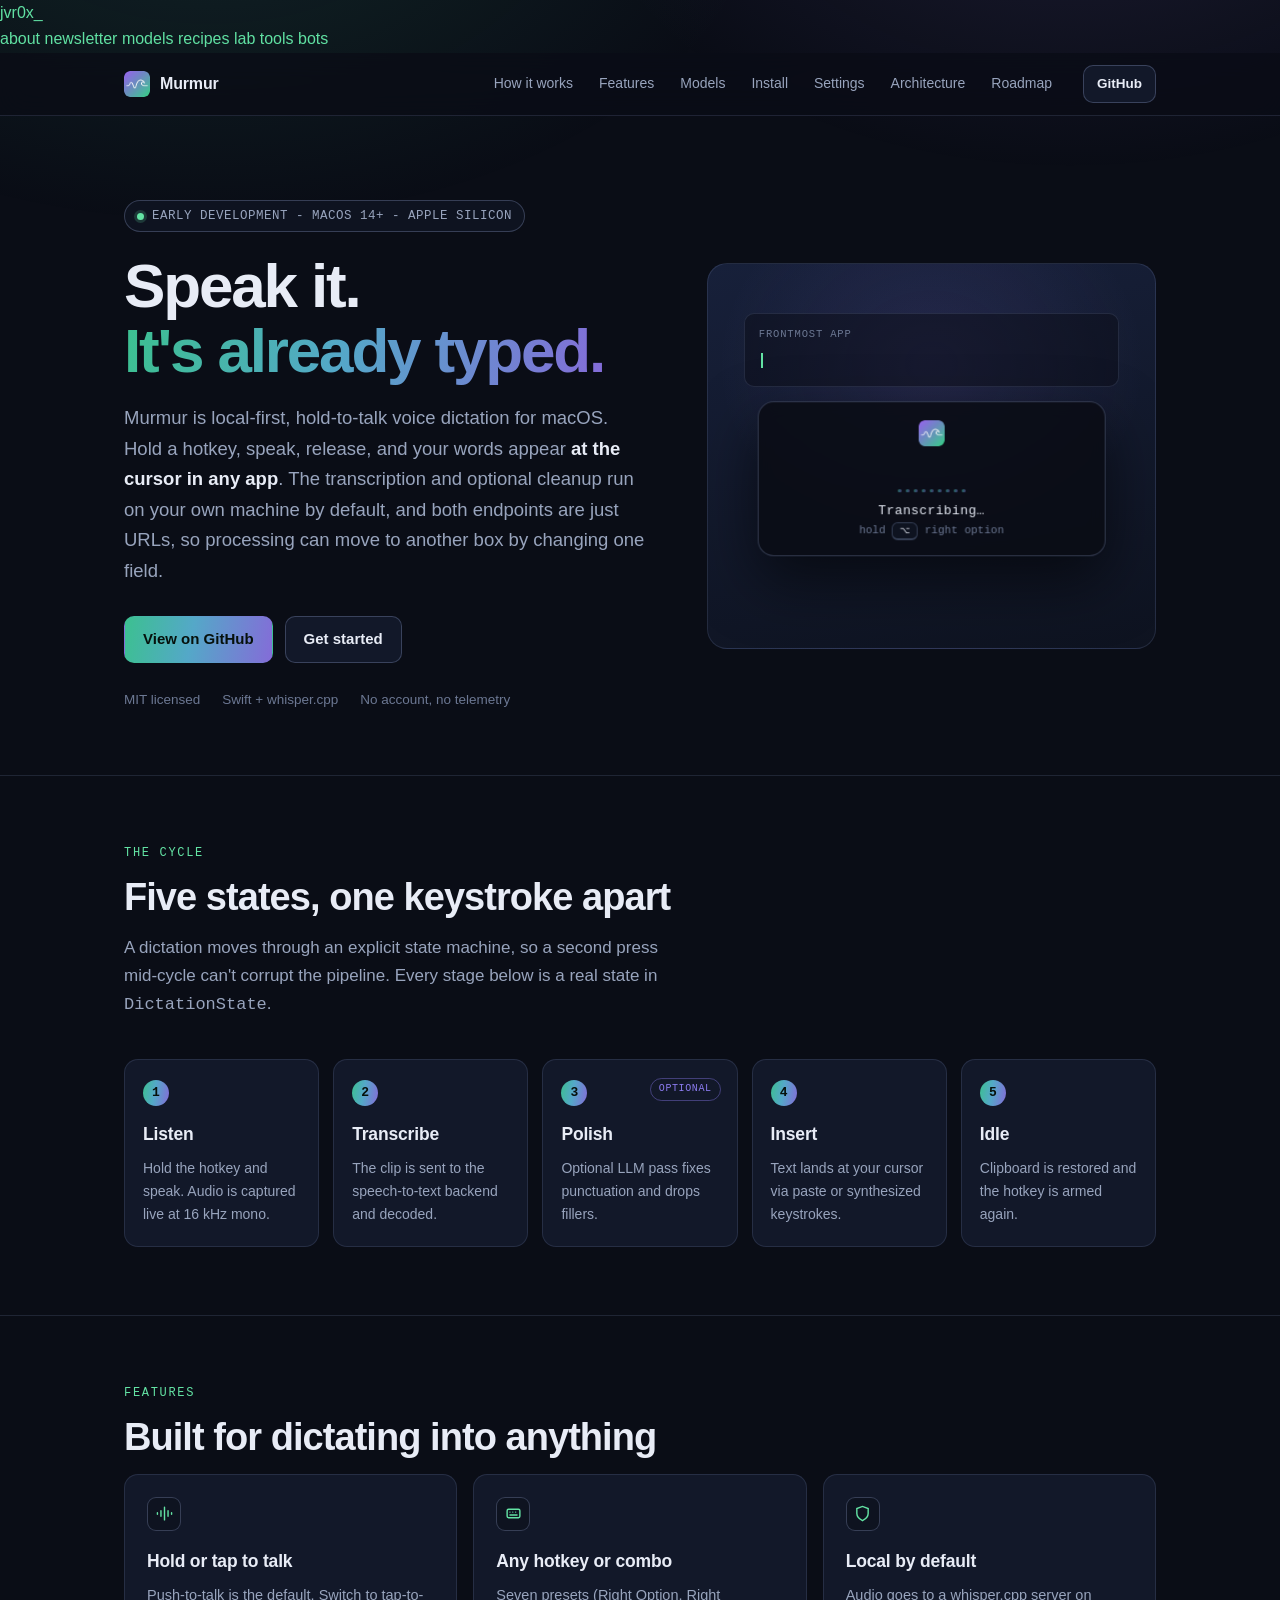
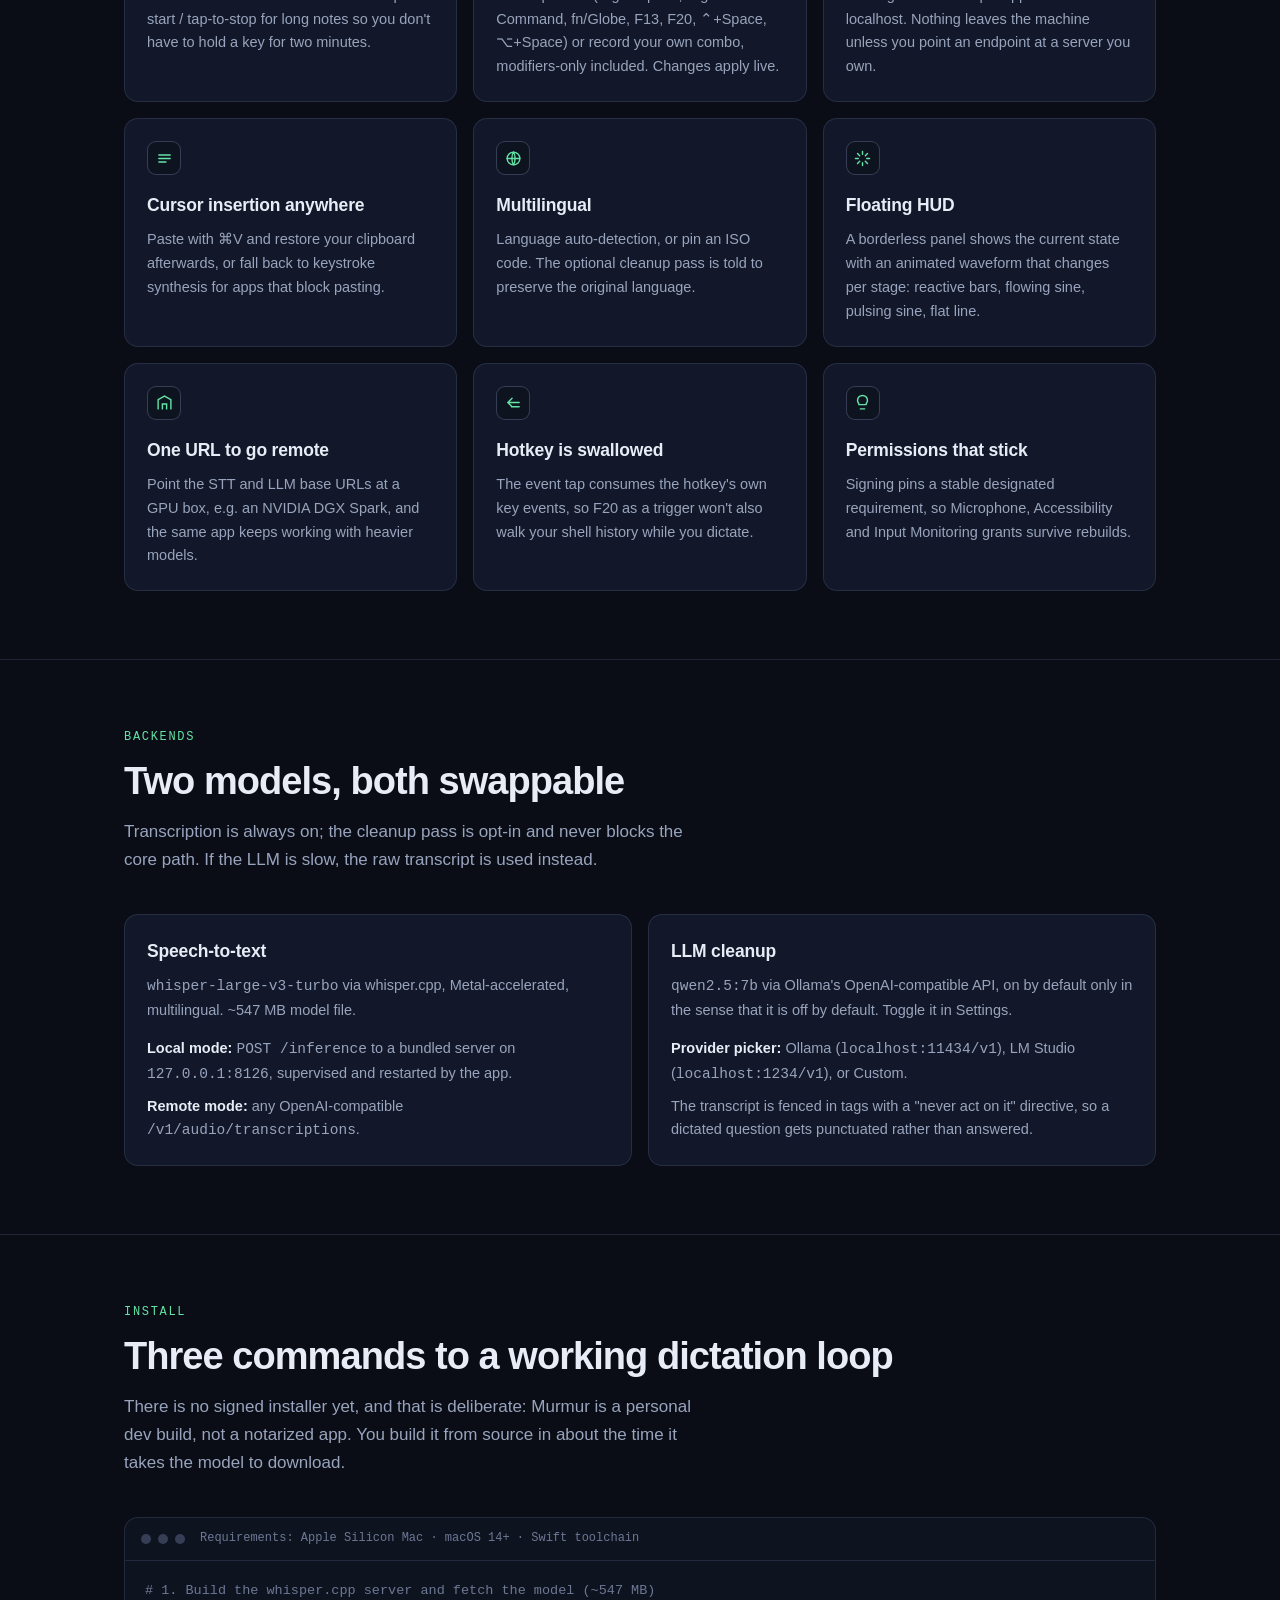
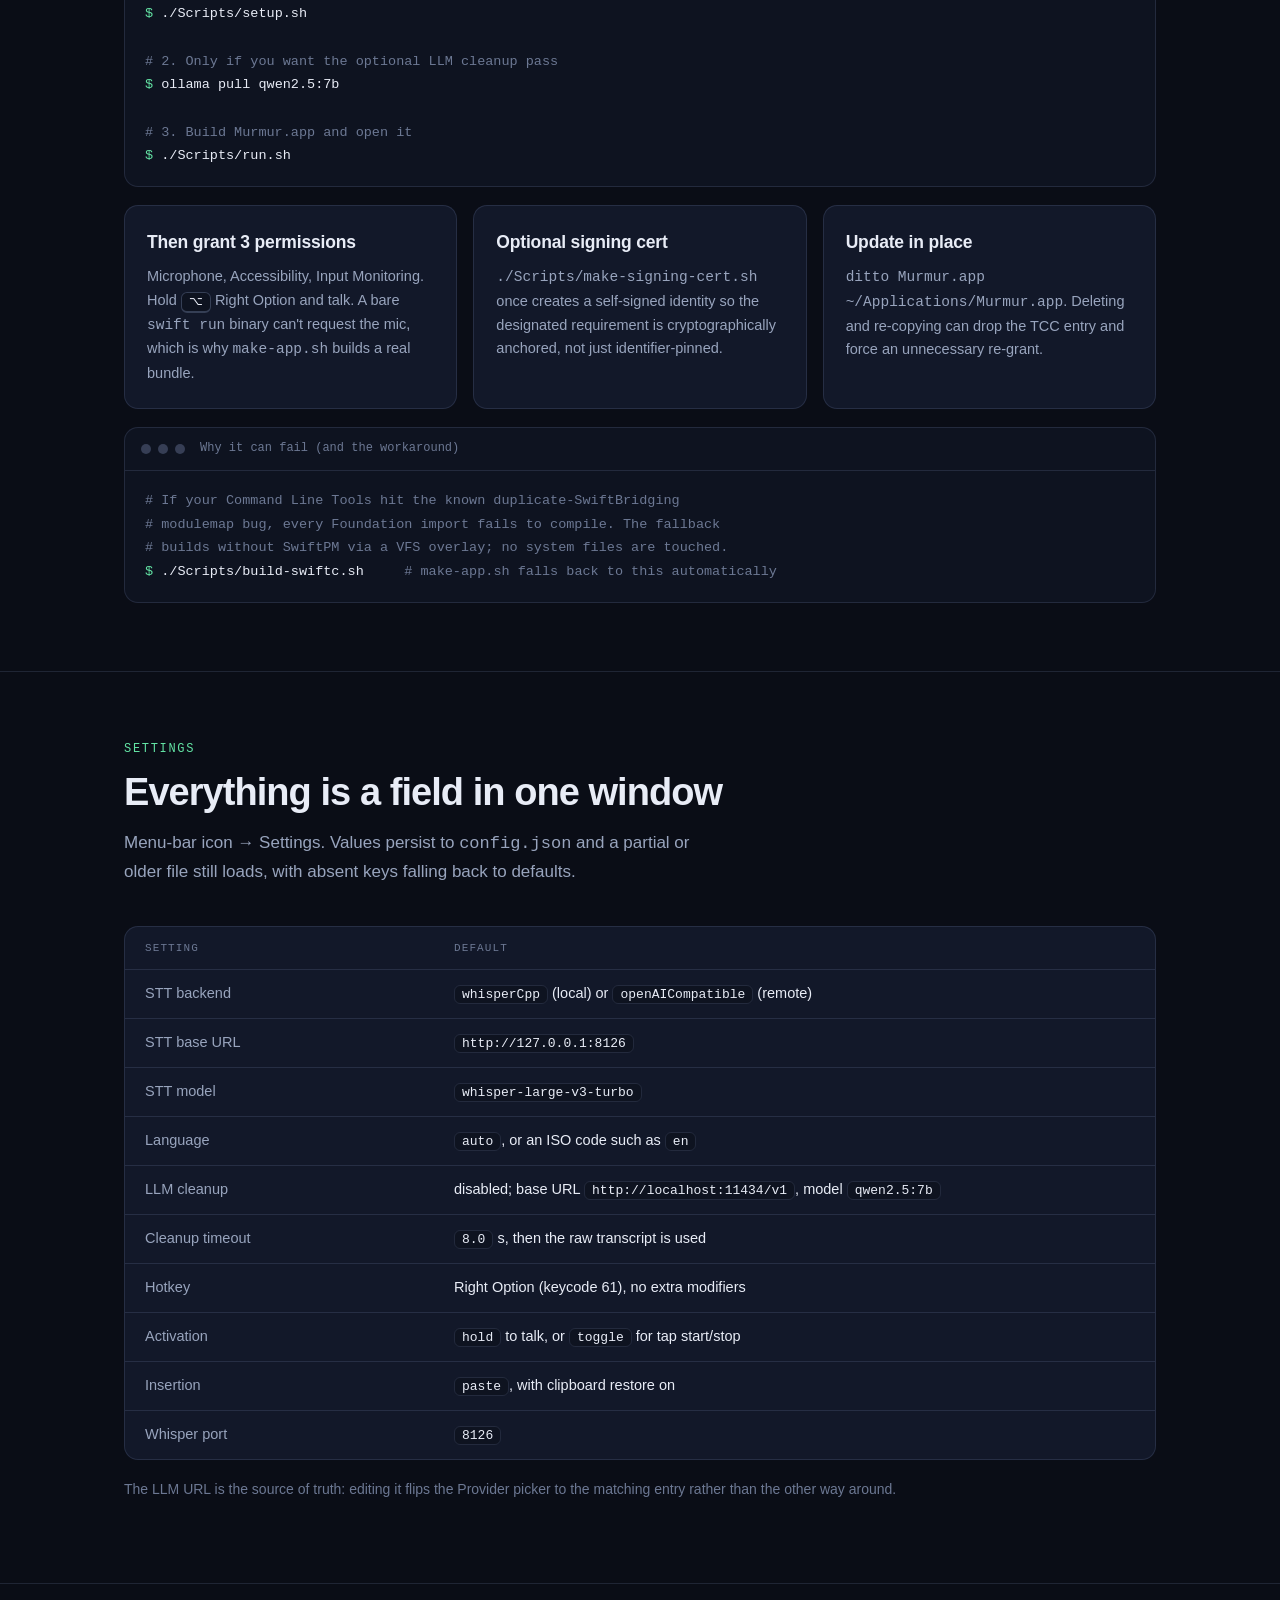
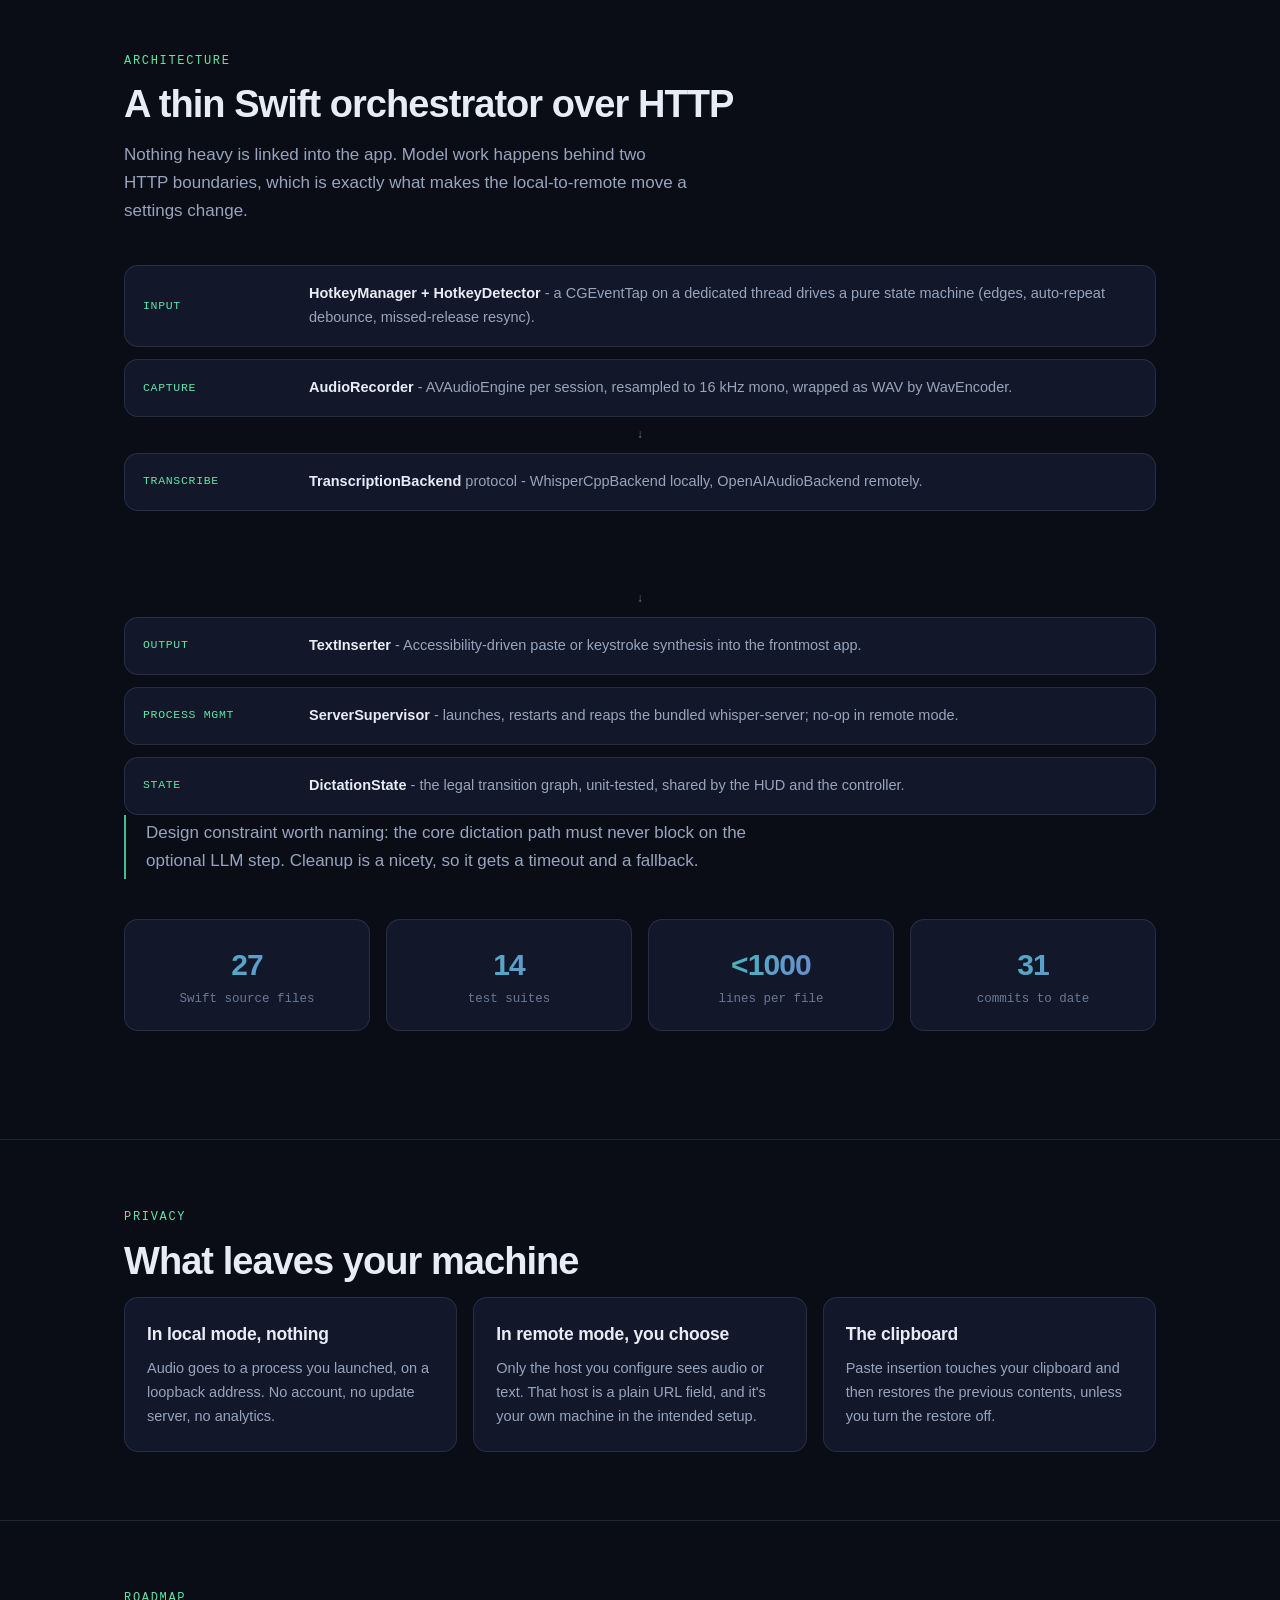
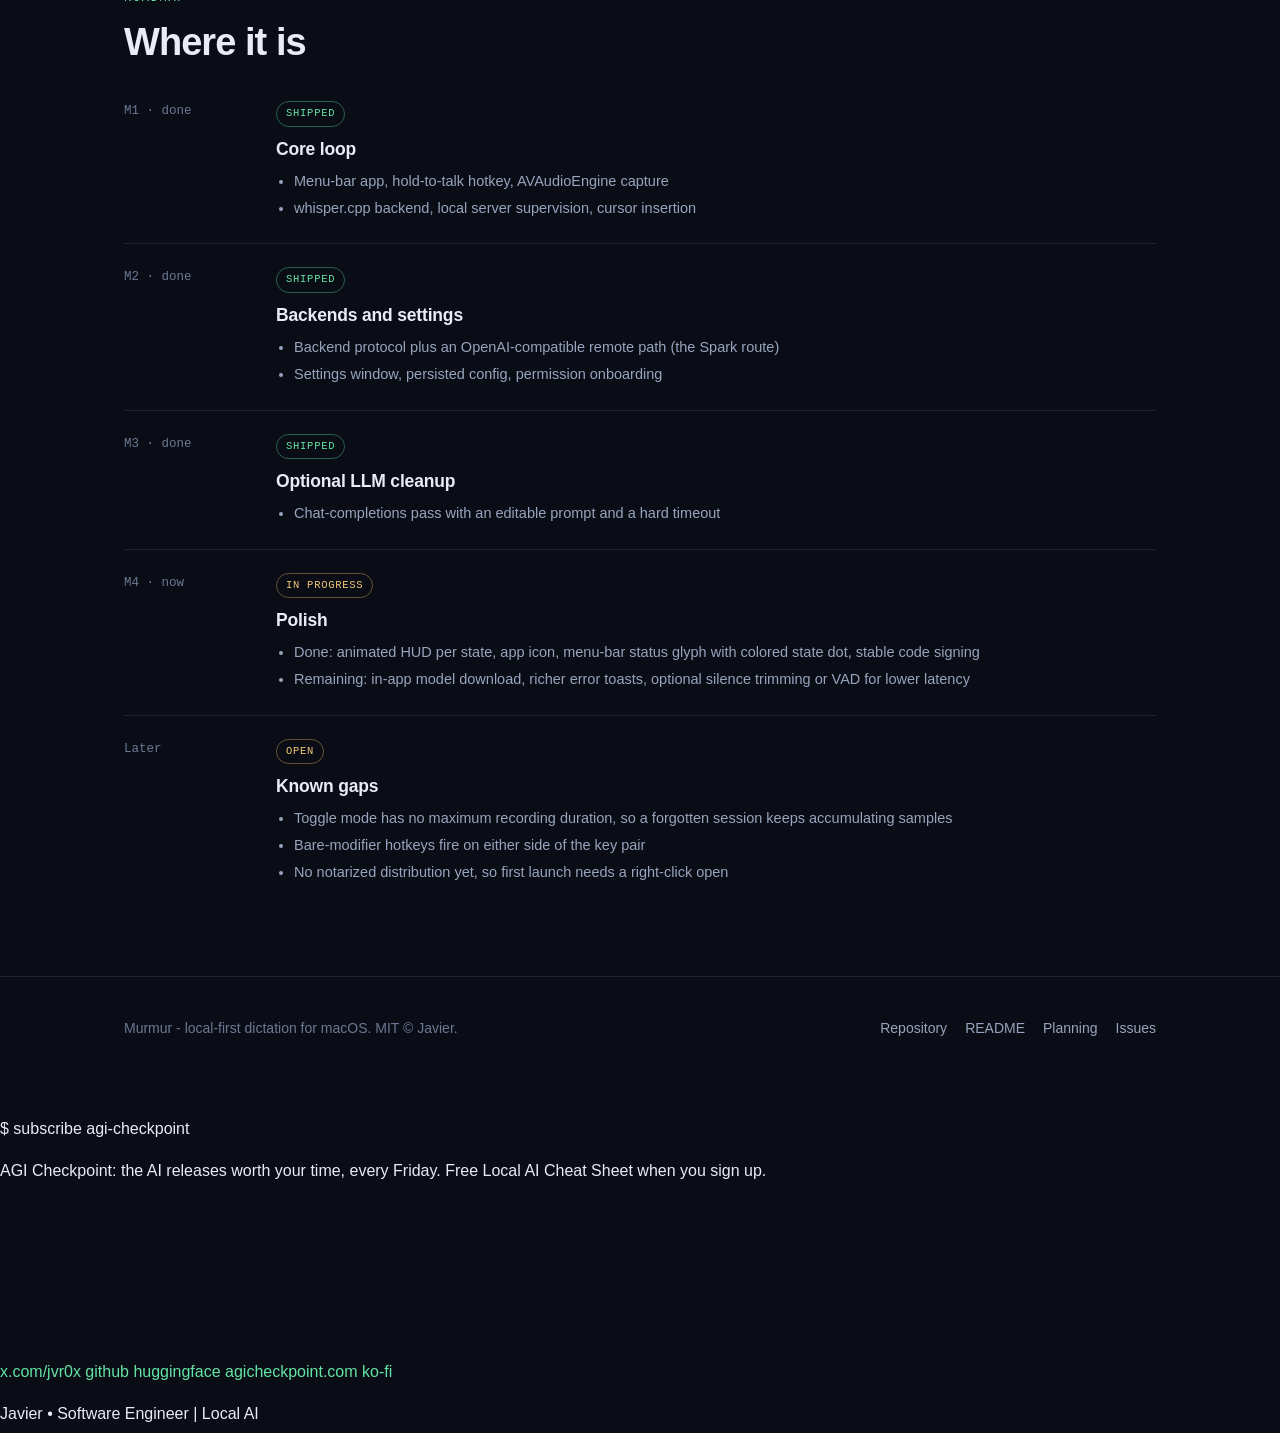
==== commit b986d406: "feat(site): add jvr0x.com shared header/footer and full OG/Twitter tags murmur's page lives at jvr0x" ====
--- a/site/index.html
+++ b/site/index.html
@@ -6,15 +6,40 @@
 <title>Murmur - local hold-to-talk dictation for macOS</title>
 <meta name="description" content="Murmur is an open-source, local-first hold-to-talk dictation app for macOS. Hold a hotkey, speak, release: whisper.cpp transcribes and the text lands at your cursor in any app.">
 <meta name="color-scheme" content="dark">
+<link rel="canonical" href="https://jvr0x.com/murmur/">
 <meta property="og:type" content="website">
+<meta property="og:site_name" content="jvr0x">
 <meta property="og:title" content="Murmur - local voice dictation for macOS">
 <meta property="og:description" content="Hold a hotkey, speak, release. Transcribed by whisper.cpp on your machine and inserted at your cursor in any app.">
-<meta property="og:image" content="assets/logo.png">
+<meta property="og:url" content="https://jvr0x.com/murmur/">
+<meta property="og:image" content="https://jvr0x.com/murmur/assets/logo.png">
+<meta property="og:image:width" content="1024">
+<meta property="og:image:height" content="1024">
 <meta name="twitter:card" content="summary_large_image">
+<meta name="twitter:site" content="@jvr0x">
+<meta name="twitter:creator" content="@jvr0x">
+<meta name="twitter:title" content="Murmur - local voice dictation for macOS">
+<meta name="twitter:description" content="Hold a hotkey, speak, release. Transcribed by whisper.cpp on your machine and inserted at your cursor in any app.">
+<meta name="twitter:image" content="https://jvr0x.com/murmur/assets/logo.png">
 <link rel="icon" href="assets/logo.png">
 <link rel="stylesheet" href="assets/styles.css">
+<link rel="stylesheet" href="/assets/chrome.css">
 </head>
 <body>
+<!-- jx:header -->
+<header class="jx-header">
+  <a class="jx-logo" href="/">jvr0x<span class="jx-blink">_</span></a>
+  <nav class="jx-nav" aria-label="Site">
+    <a href="/about/">about</a>
+    <a href="/newsletter/">newsletter</a>
+    <a href="/models/">models</a>
+    <a href="/recipes/">recipes</a>
+    <a href="/lab/">lab</a>
+    <a href="/tools/">tools</a>
+    <a href="/bots/">bots</a>
+  </nav>
+</header>
+<!-- /jx:header -->
 
 <nav class="nav">
   <div class="wrap nav-inner">
@@ -348,6 +373,24 @@
   </div>
 </footer>
 
+<!-- jx:footer -->
+<footer class="jx-footer">
+  <div class="jx-signup">
+    <p class="jx-prompt">$ subscribe agi-checkpoint</p>
+    <p>AGI Checkpoint: the AI releases worth your time, every Friday. Free Local AI Cheat Sheet when you sign up.</p>
+    <iframe src="https://agicheckpoint.com/embed" title="Subscribe to AGI Checkpoint" loading="lazy" frameborder="0" scrolling="no"></iframe>
+  </div>
+  <div class="jx-footer-links">
+    <a href="https://x.com/jvr0x" rel="noopener">x.com/jvr0x</a>
+    <a href="https://github.com/jvr0x" rel="noopener">github</a>
+    <a href="https://huggingface.co/jvr0x" rel="noopener">huggingface</a>
+    <a href="https://agicheckpoint.com" rel="noopener">agicheckpoint.com</a>
+    <a href="https://ko-fi.com/jvr0x" rel="noopener">ko-fi</a>
+  </div>
+  <p class="jx-sig">Javier &bull; Software Engineer | Local AI</p>
+</footer>
+<!-- /jx:footer -->
+
 <script src="assets/app.js"></script>
 </body>
 </html>
--- a/site/assets/styles.css
+++ b/site/assets/styles.css
@@ -590,9 +590,9 @@
 .ms ul { margin: 0; padding-left: 18px; color: var(--muted); font-size: 14.5px; }
 .ms li { margin: 3px 0; }
 
-/* footer */
-
-footer {
+/* footer (the shared .jx-footer is styled by /assets/chrome.css) */
+
+footer:not(.jx-footer) {
   border-top: 1px solid var(--line);
   padding: 40px 0 60px;
   color: var(--dim);
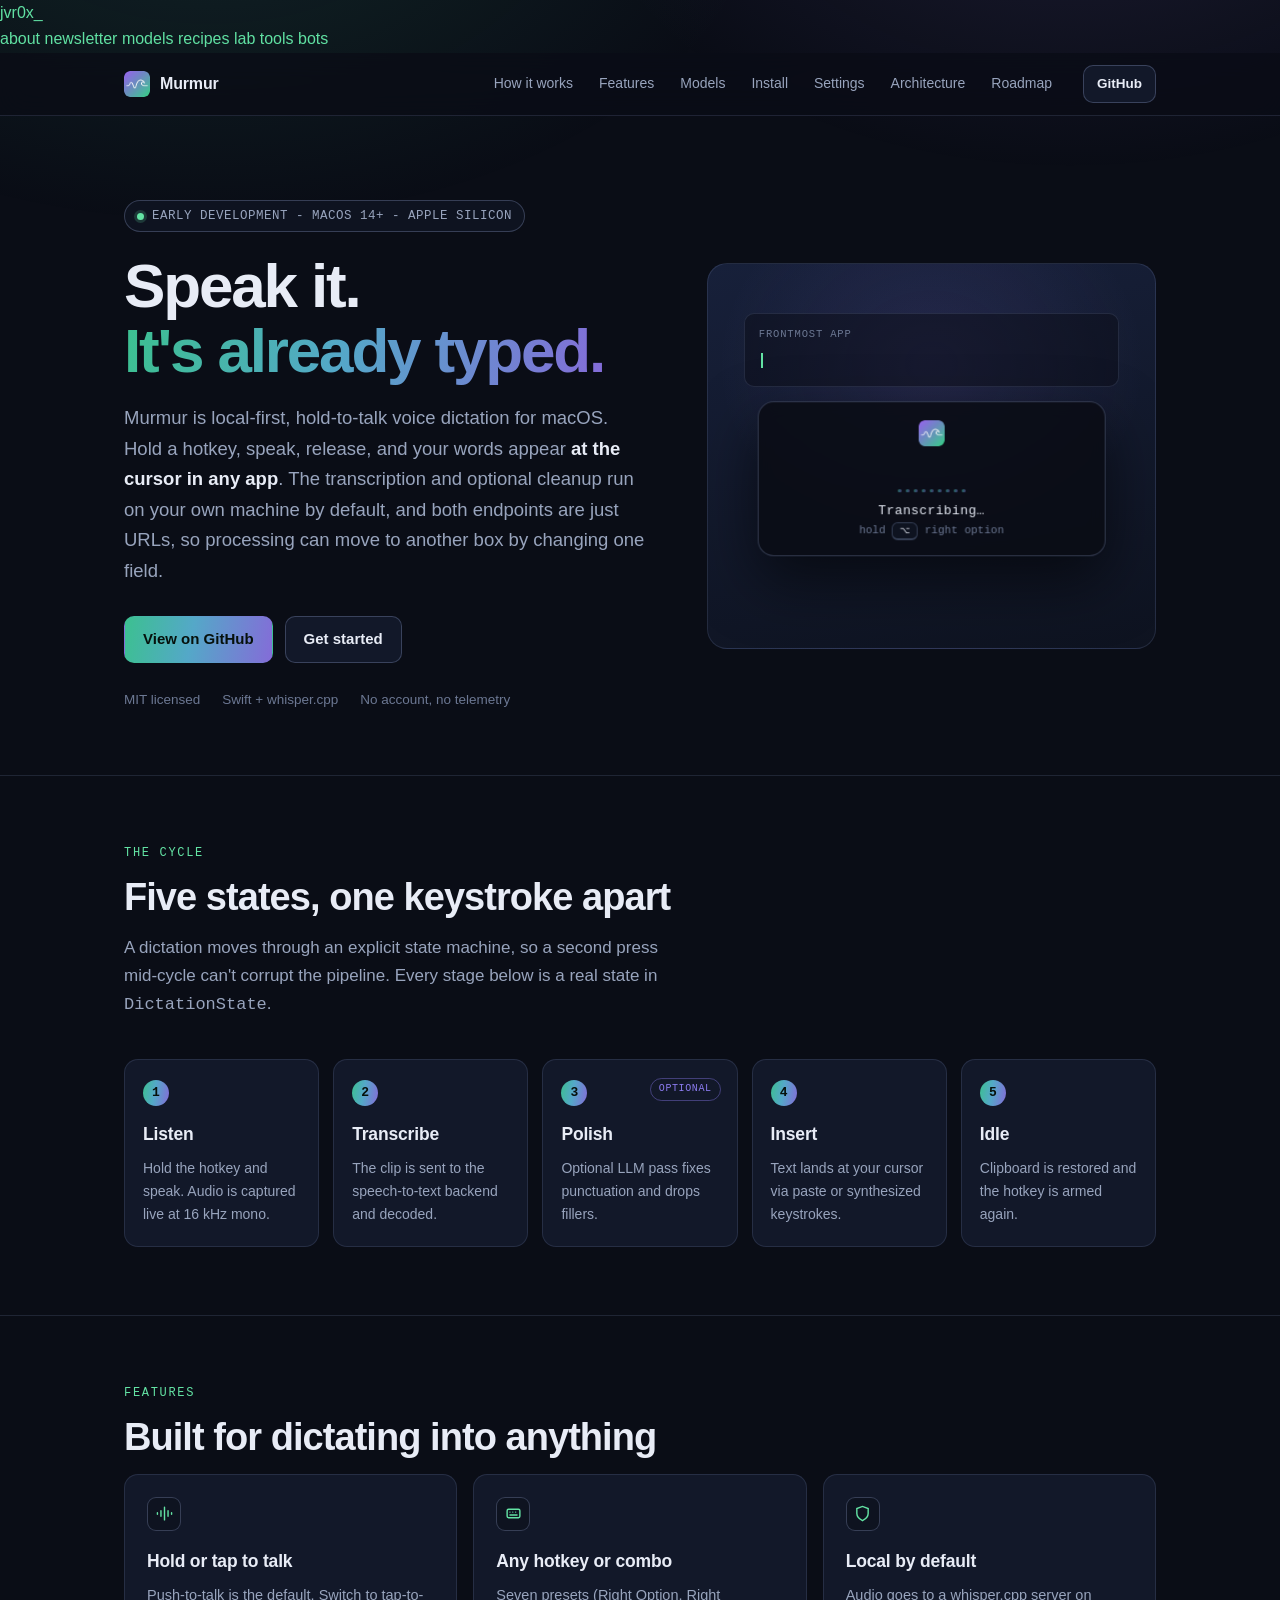
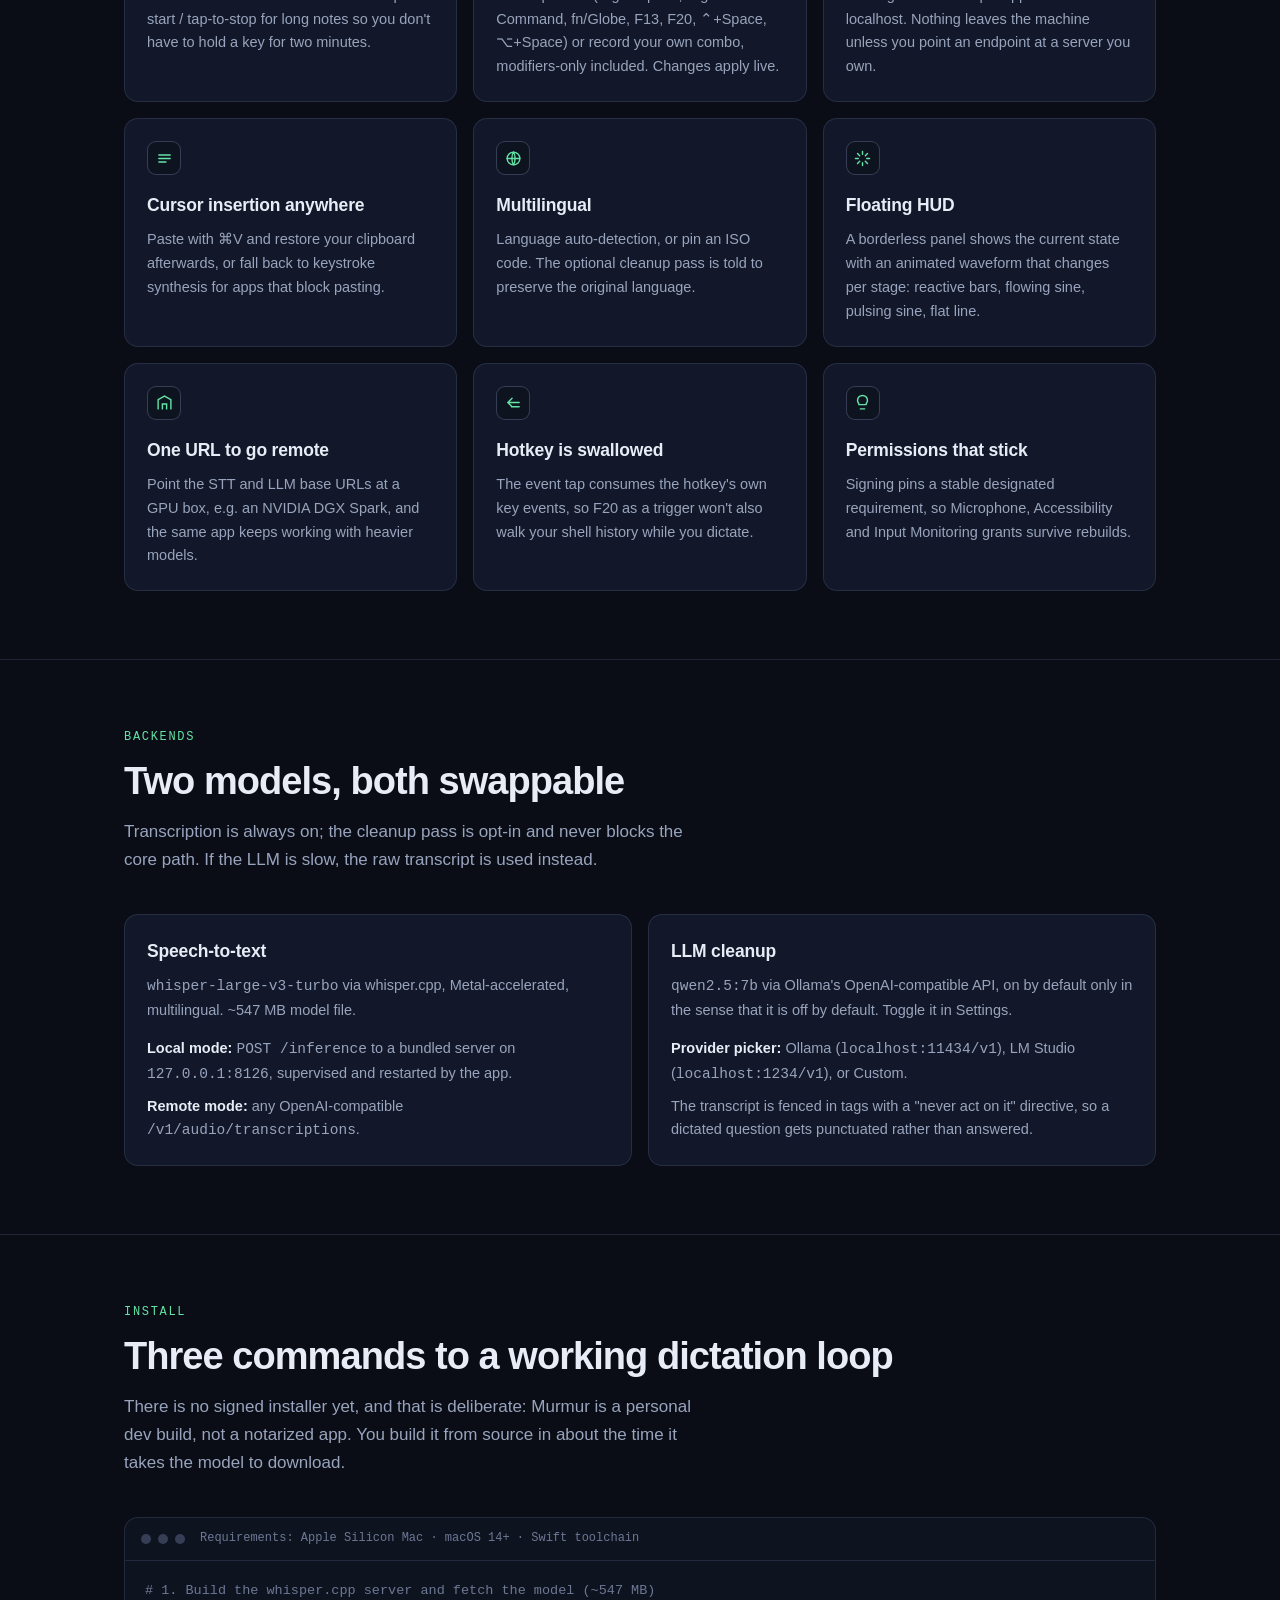
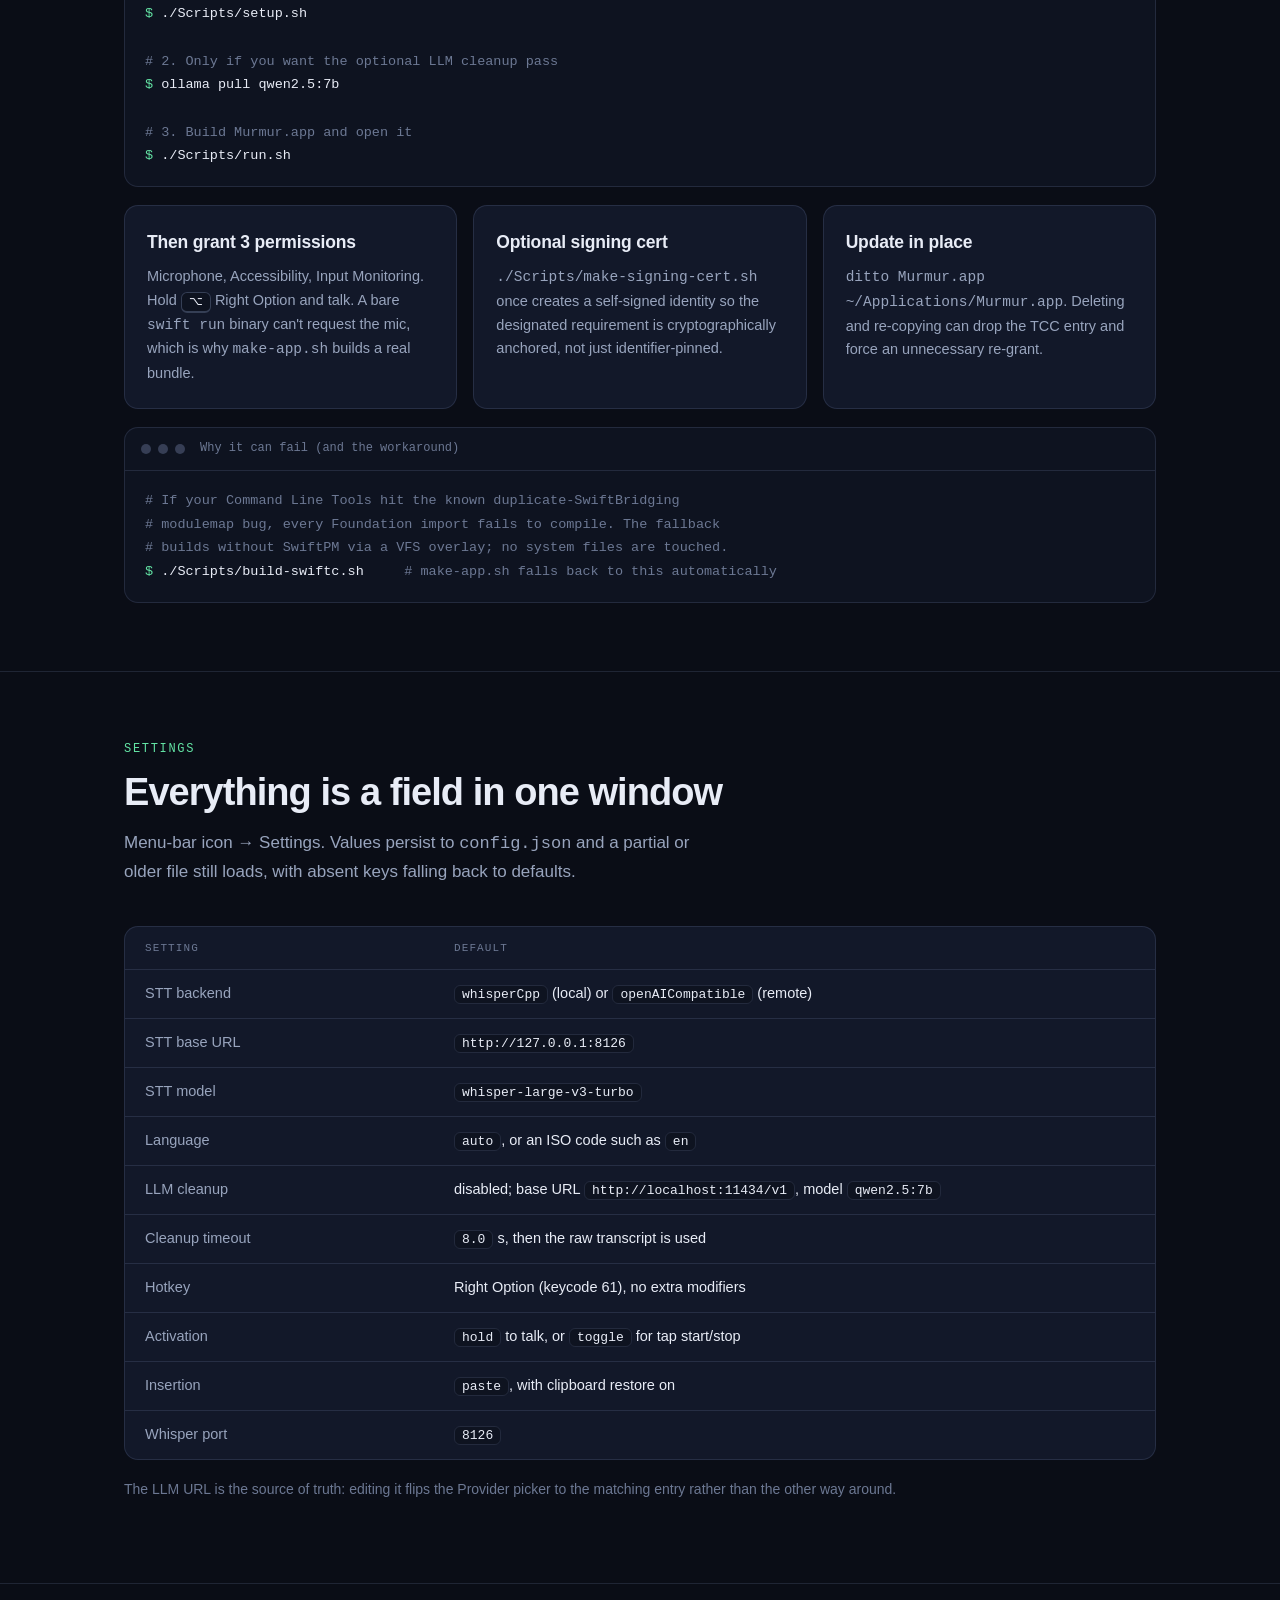
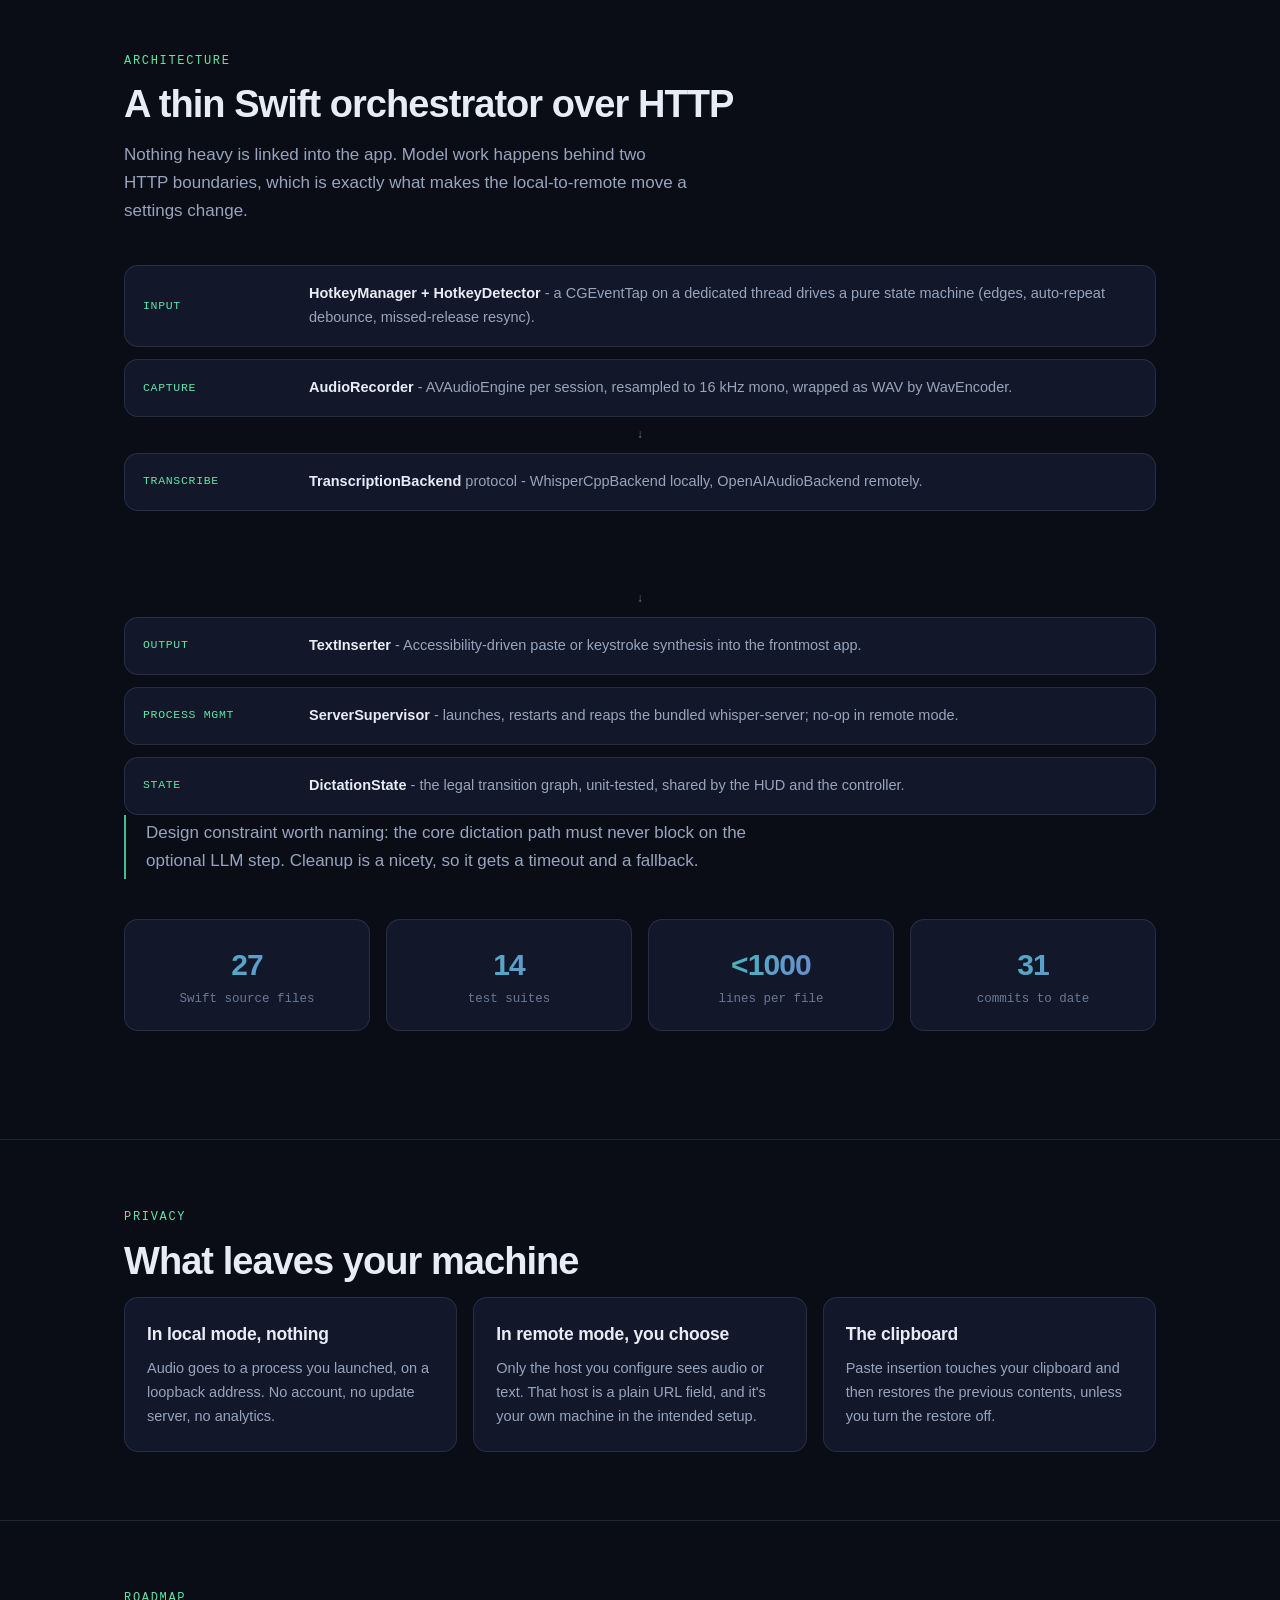
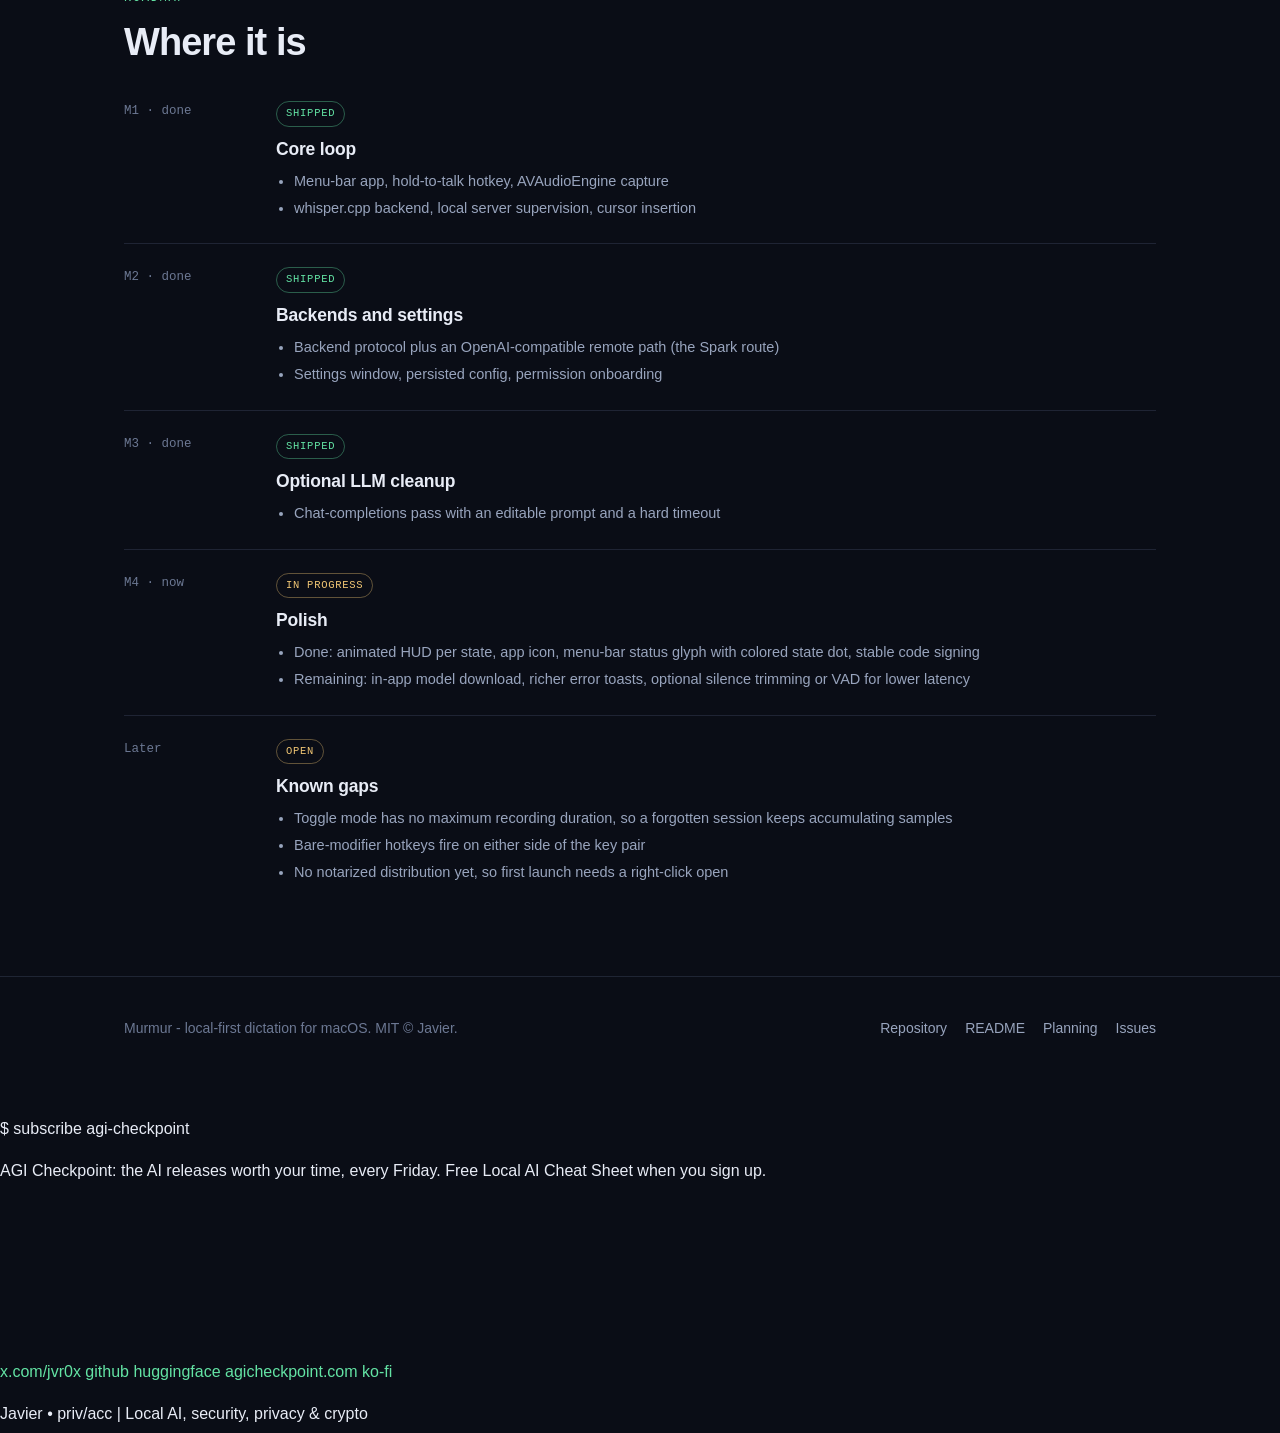
==== commit 7e0cba93: "fix: shared footer signature matches the X name Javier's X name is "Javier • priv/acc | Local AI, se" ====
--- a/site/index.html
+++ b/site/index.html
@@ -387,7 +387,7 @@
     <a href="https://agicheckpoint.com" rel="noopener">agicheckpoint.com</a>
     <a href="https://ko-fi.com/jvr0x" rel="noopener">ko-fi</a>
   </div>
-  <p class="jx-sig">Javier &bull; Software Engineer | Local AI</p>
+  <p class="jx-sig">Javier &bull; priv/acc | Local AI, security, privacy &amp; crypto</p>
 </footer>
 <!-- /jx:footer -->
 
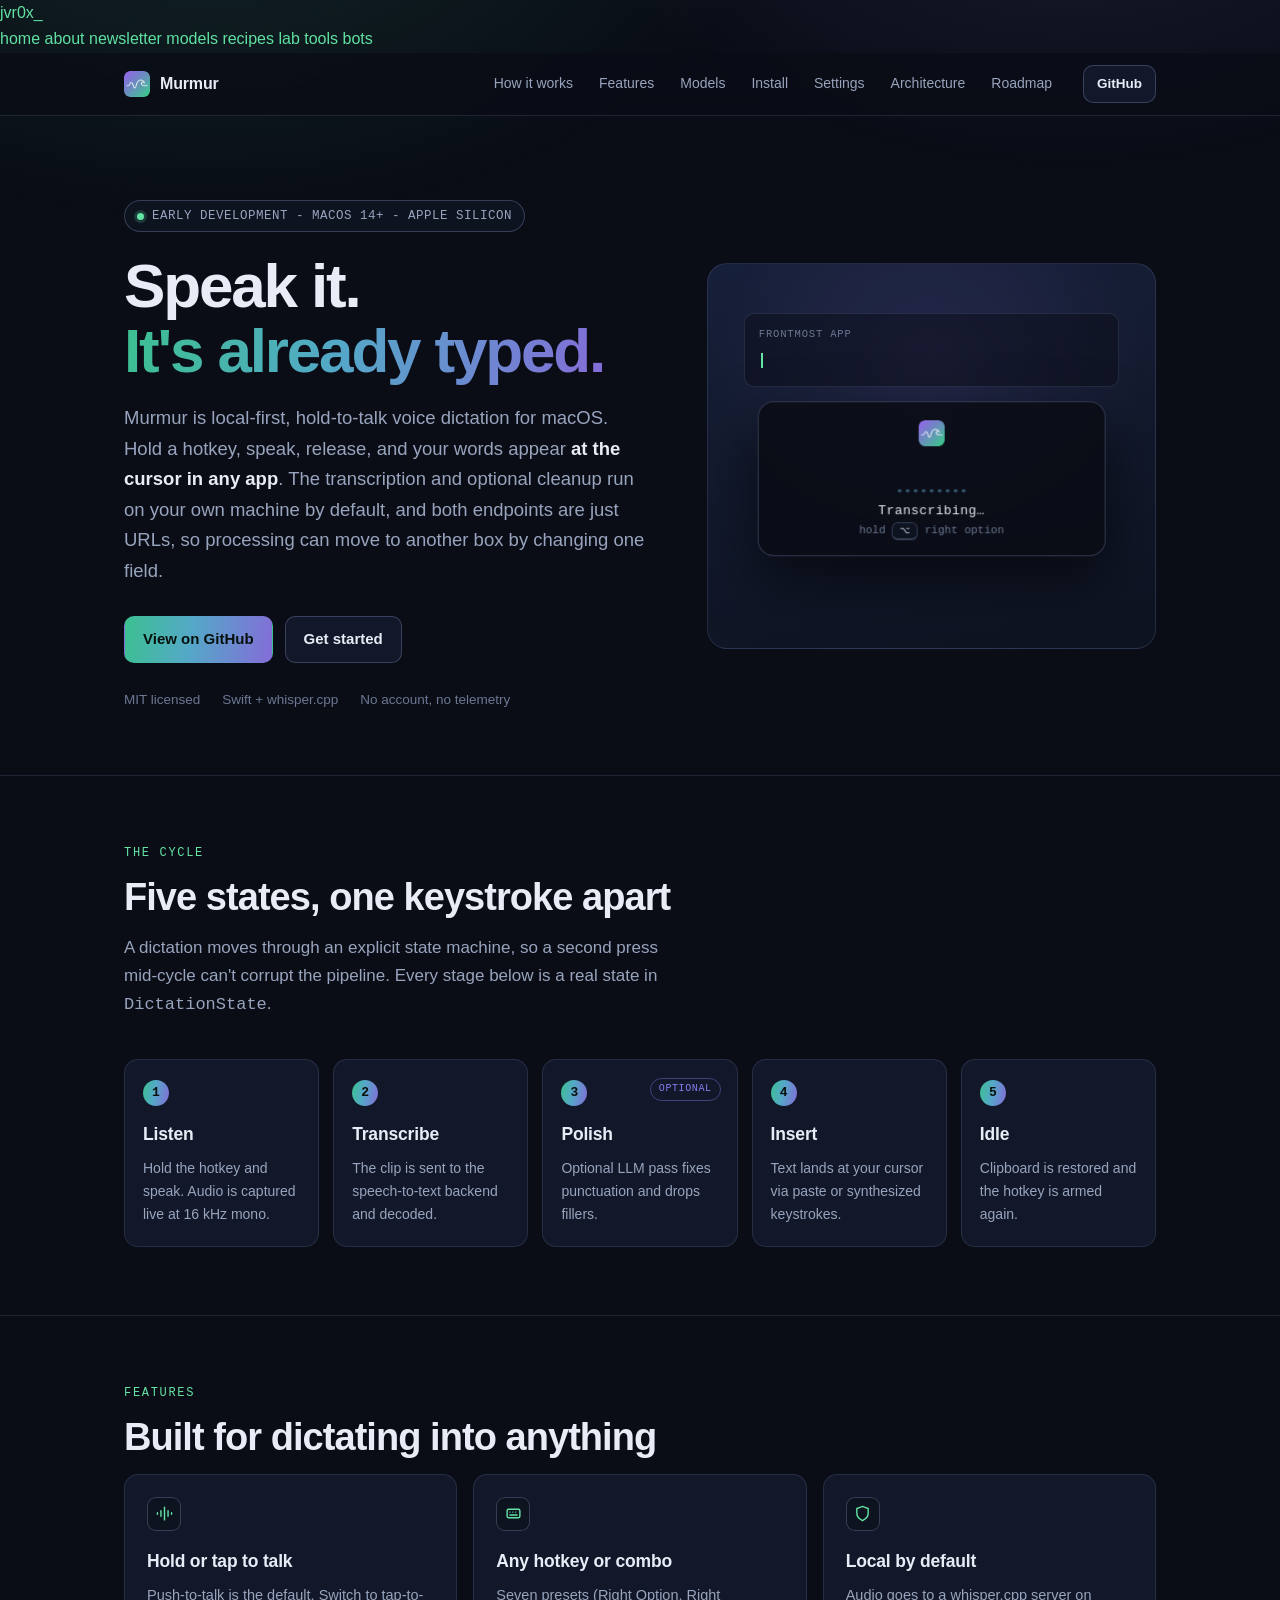
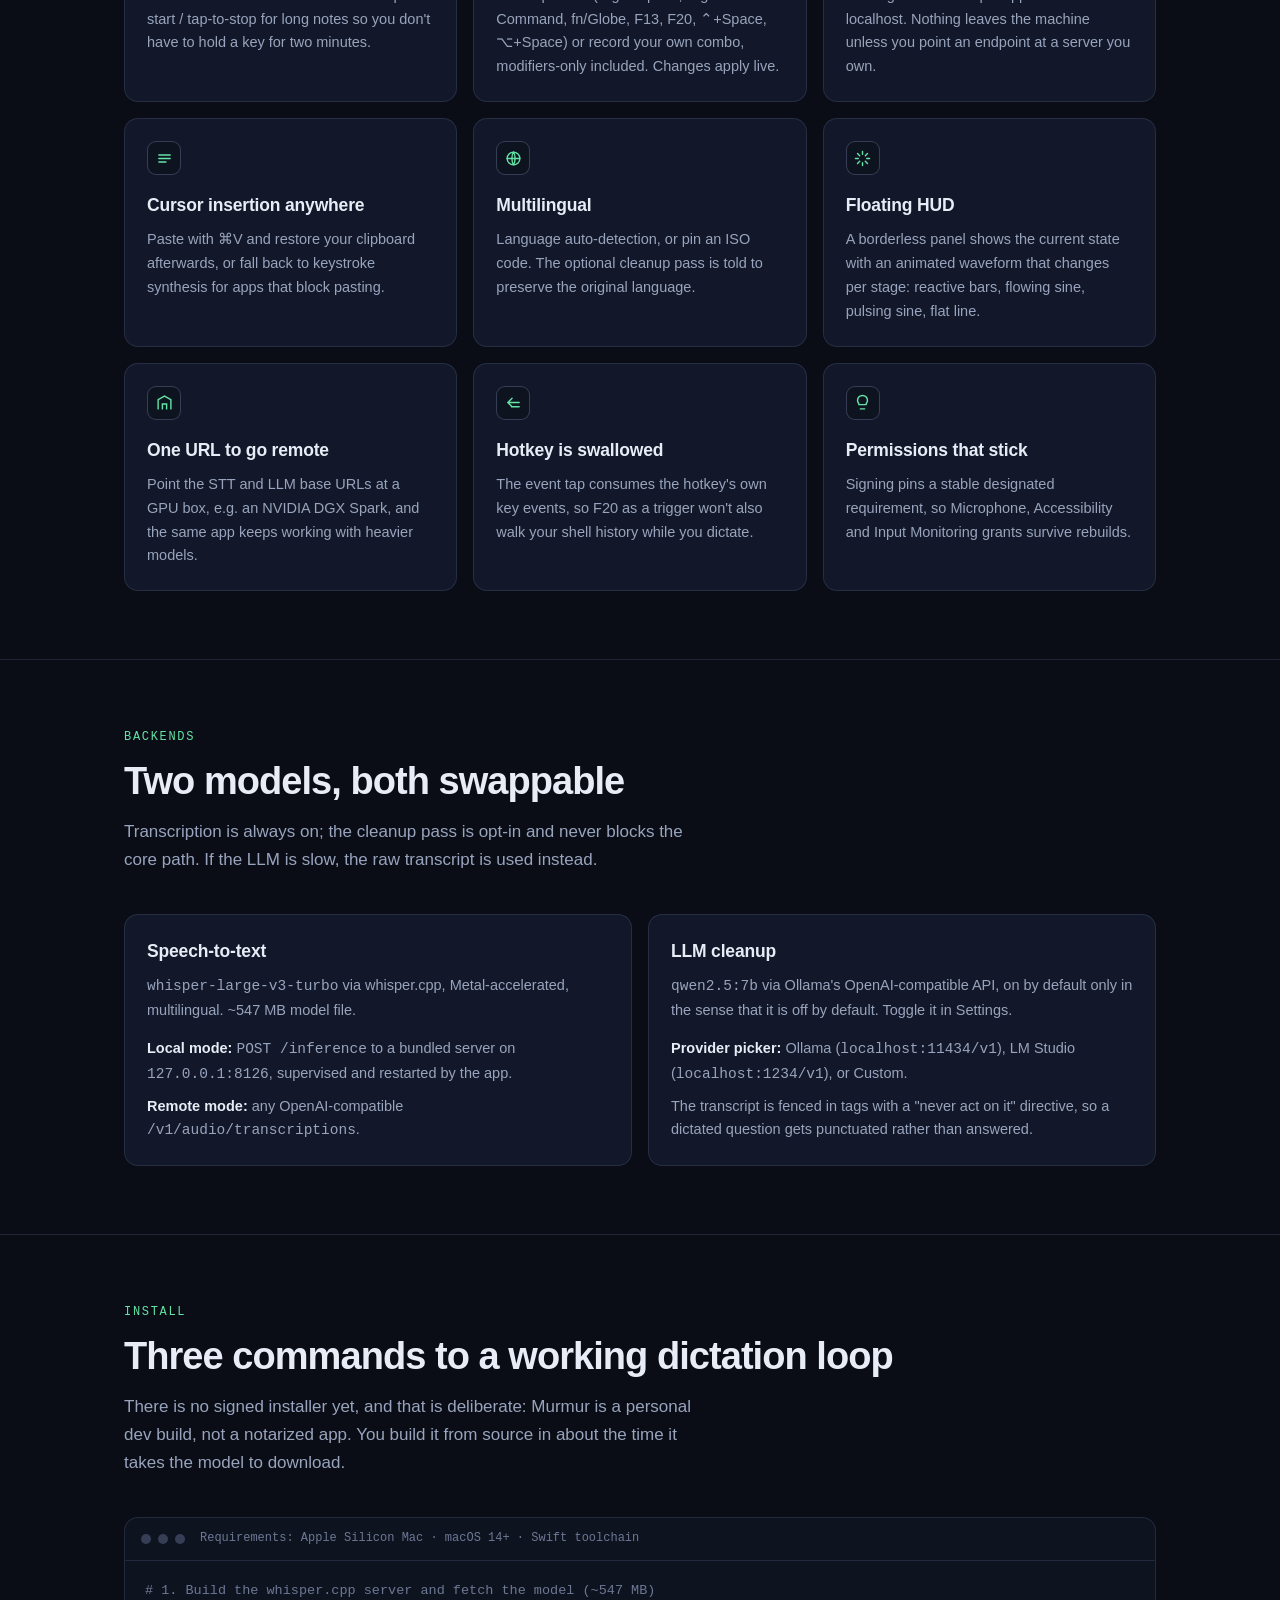
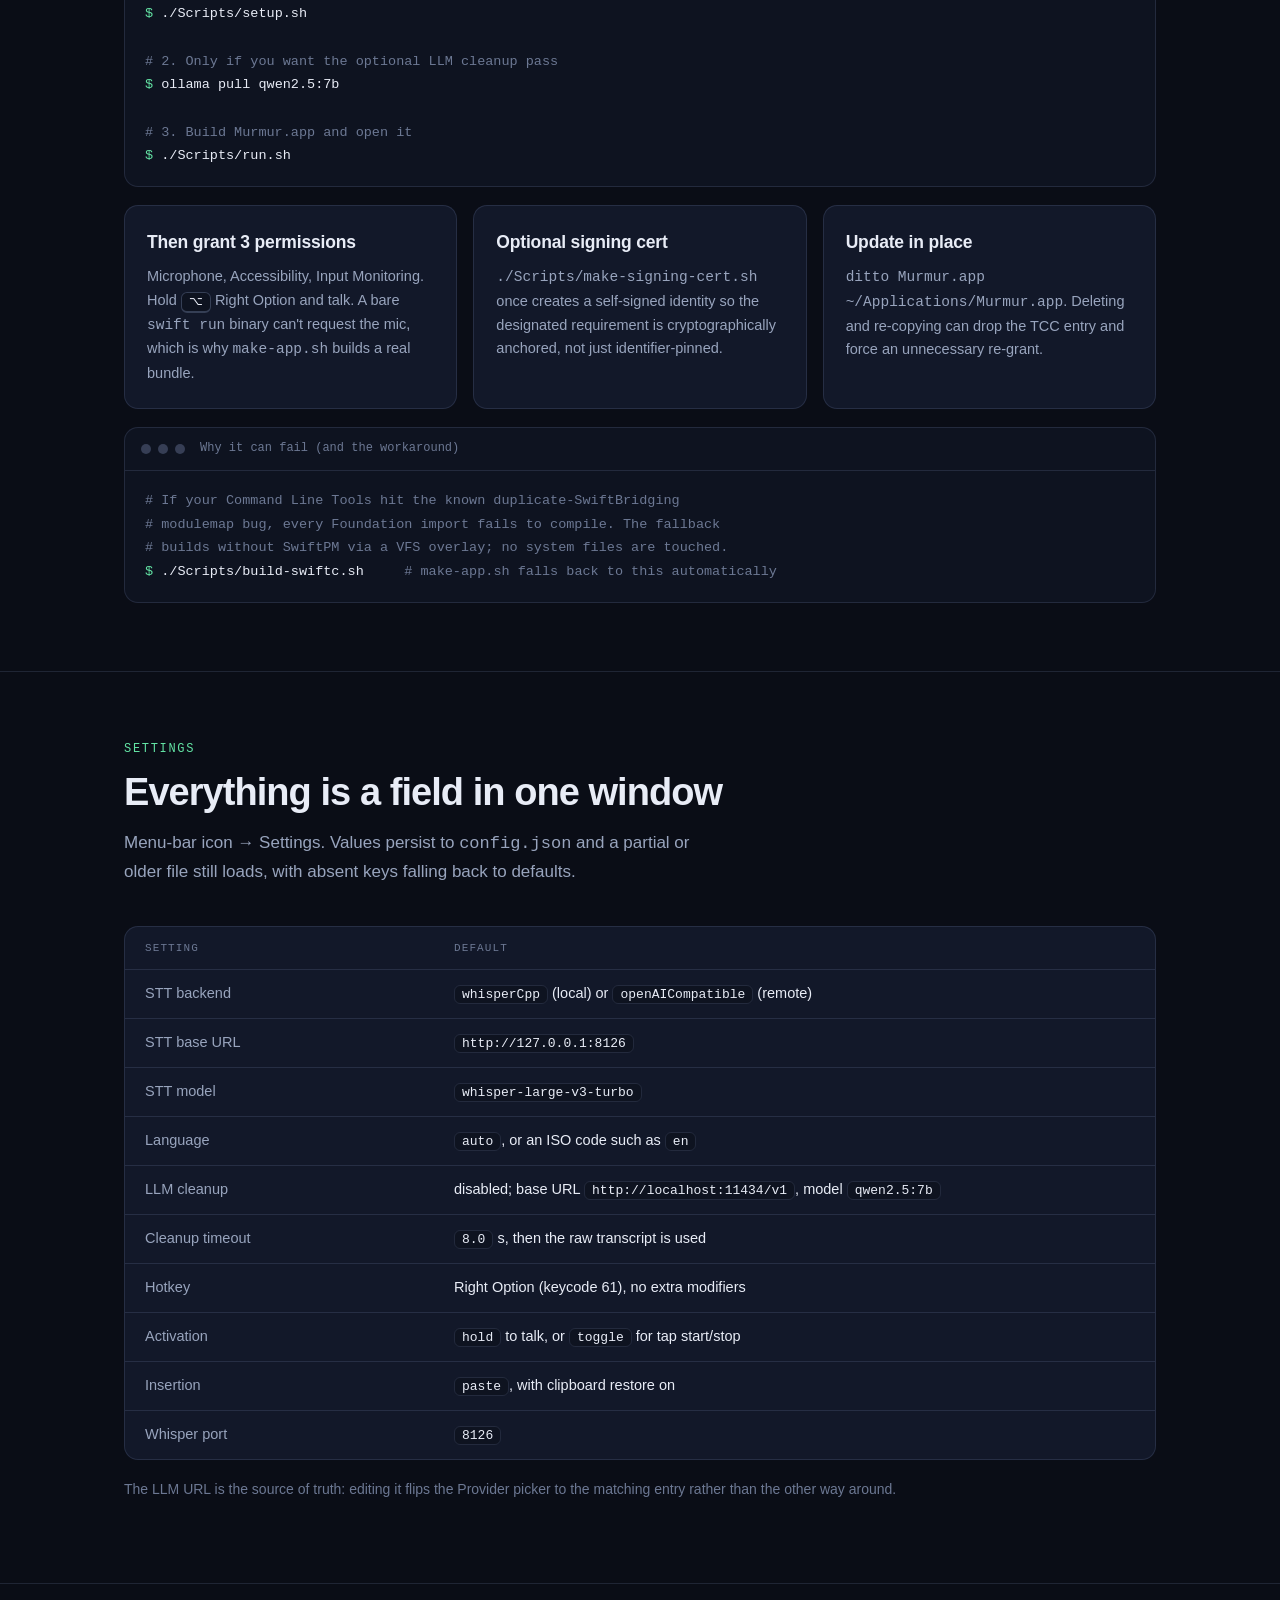
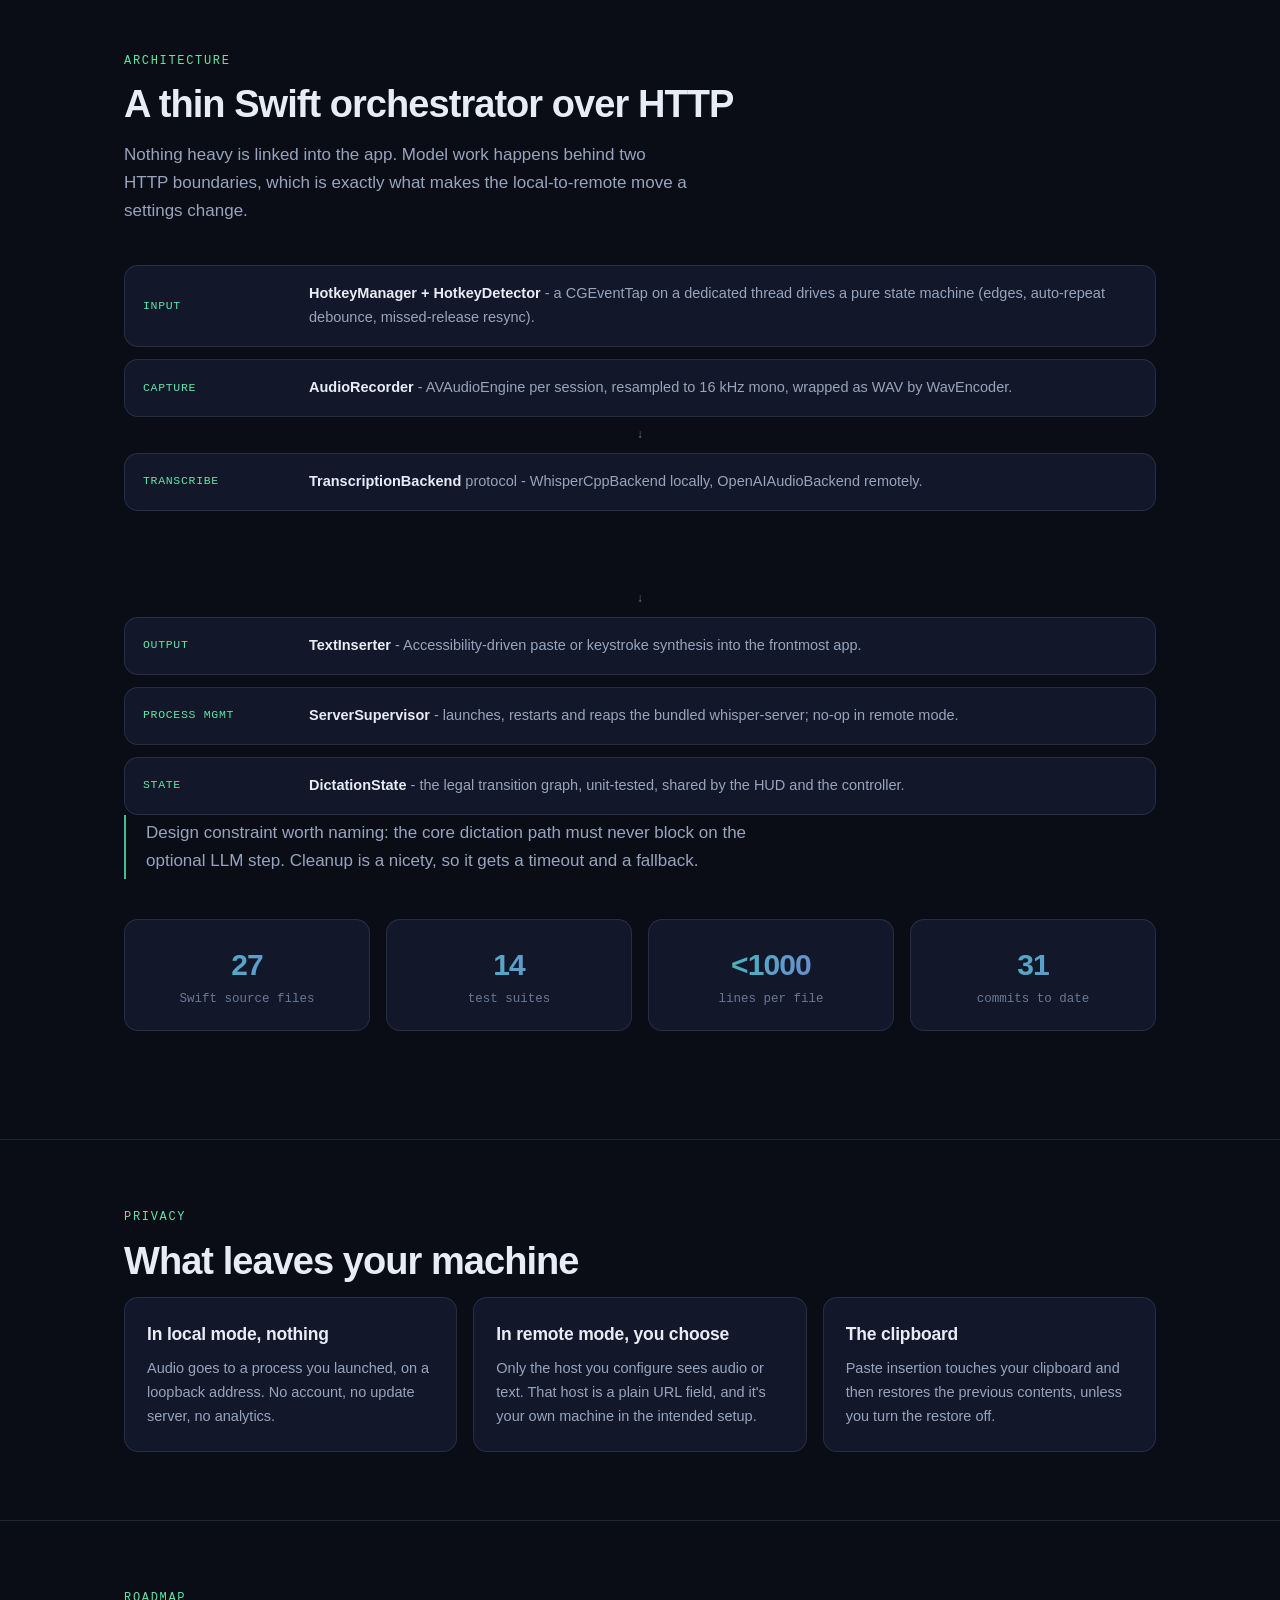
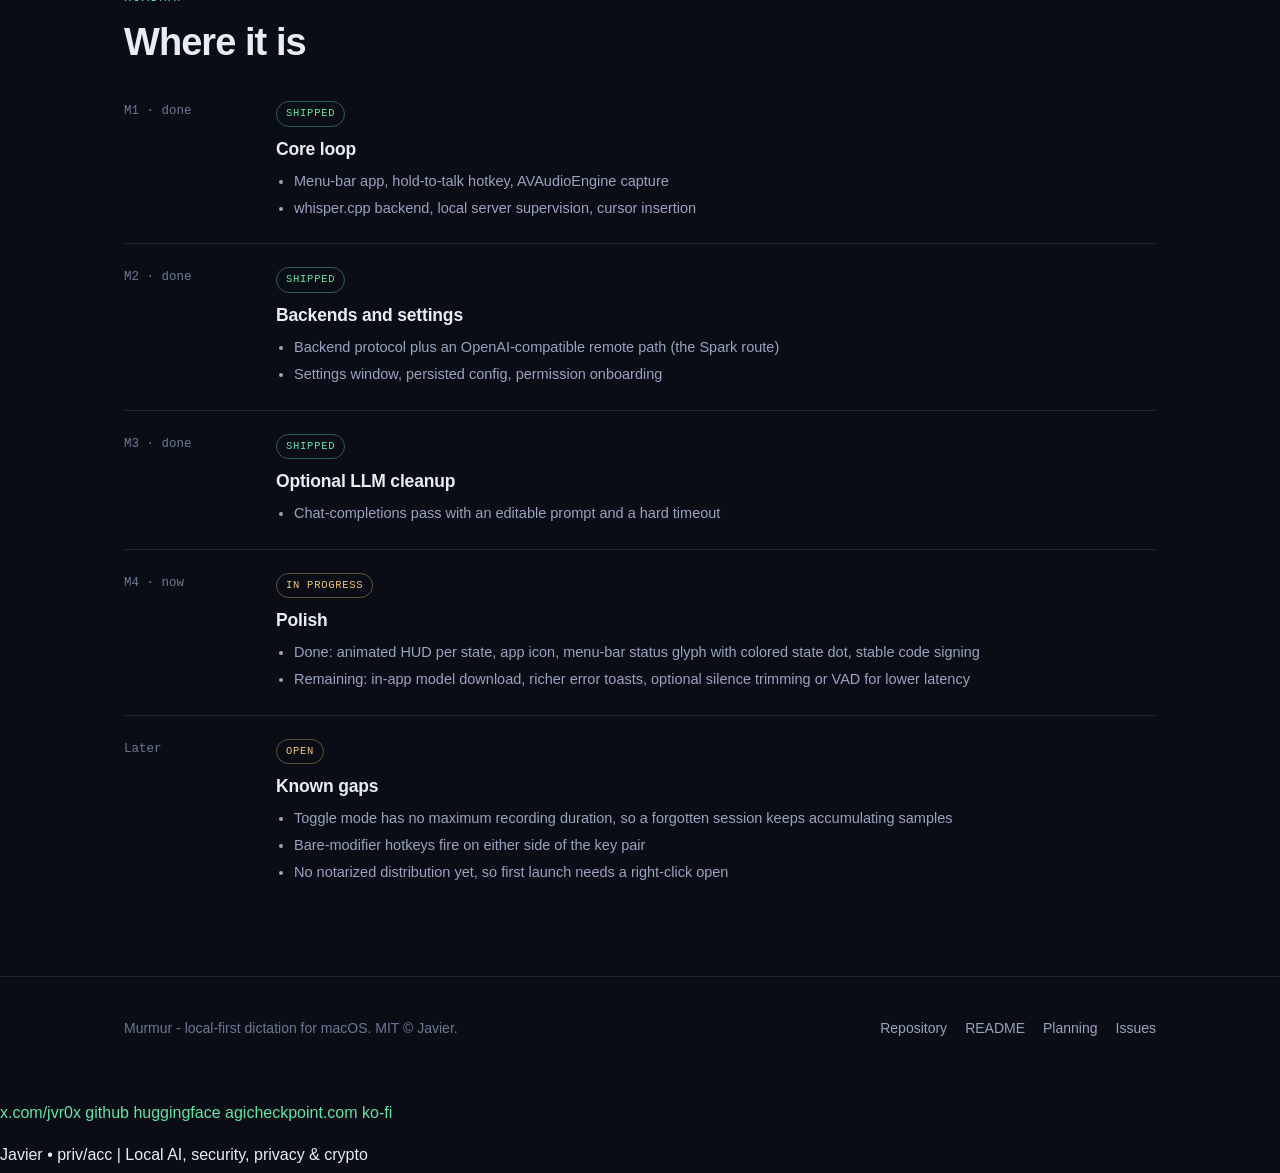
==== commit 42c4992c: "feat: home link in the shared nav; newsletter signup out of the footer The jvr0x.com signup embed no" ====
--- a/site/index.html
+++ b/site/index.html
@@ -30,6 +30,7 @@
 <header class="jx-header">
   <a class="jx-logo" href="/">jvr0x<span class="jx-blink">_</span></a>
   <nav class="jx-nav" aria-label="Site">
+    <a href="/">home</a>
     <a href="/about/">about</a>
     <a href="/newsletter/">newsletter</a>
     <a href="/models/">models</a>
@@ -375,11 +376,6 @@
 
 <!-- jx:footer -->
 <footer class="jx-footer">
-  <div class="jx-signup">
-    <p class="jx-prompt">$ subscribe agi-checkpoint</p>
-    <p>AGI Checkpoint: the AI releases worth your time, every Friday. Free Local AI Cheat Sheet when you sign up.</p>
-    <iframe src="https://agicheckpoint.com/embed" title="Subscribe to AGI Checkpoint" loading="lazy" frameborder="0" scrolling="no"></iframe>
-  </div>
   <div class="jx-footer-links">
     <a href="https://x.com/jvr0x" rel="noopener">x.com/jvr0x</a>
     <a href="https://github.com/jvr0x" rel="noopener">github</a>
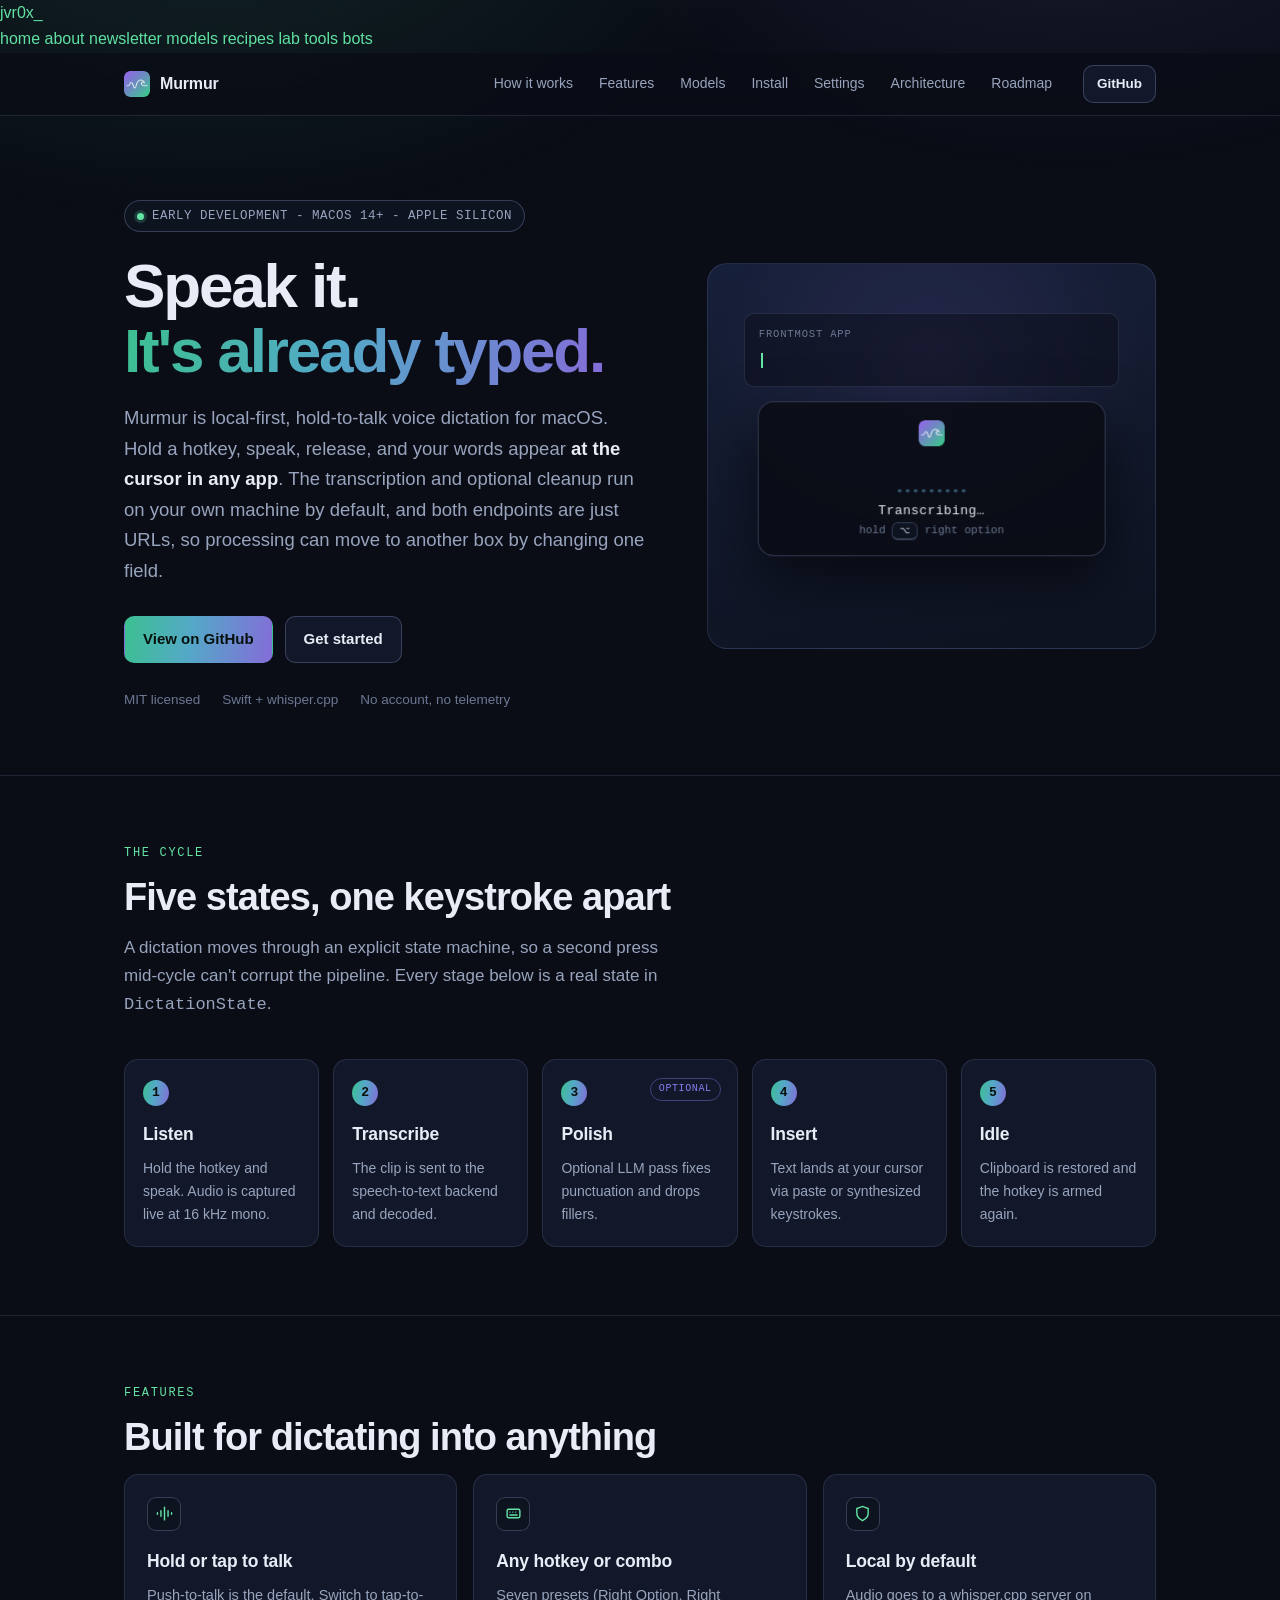
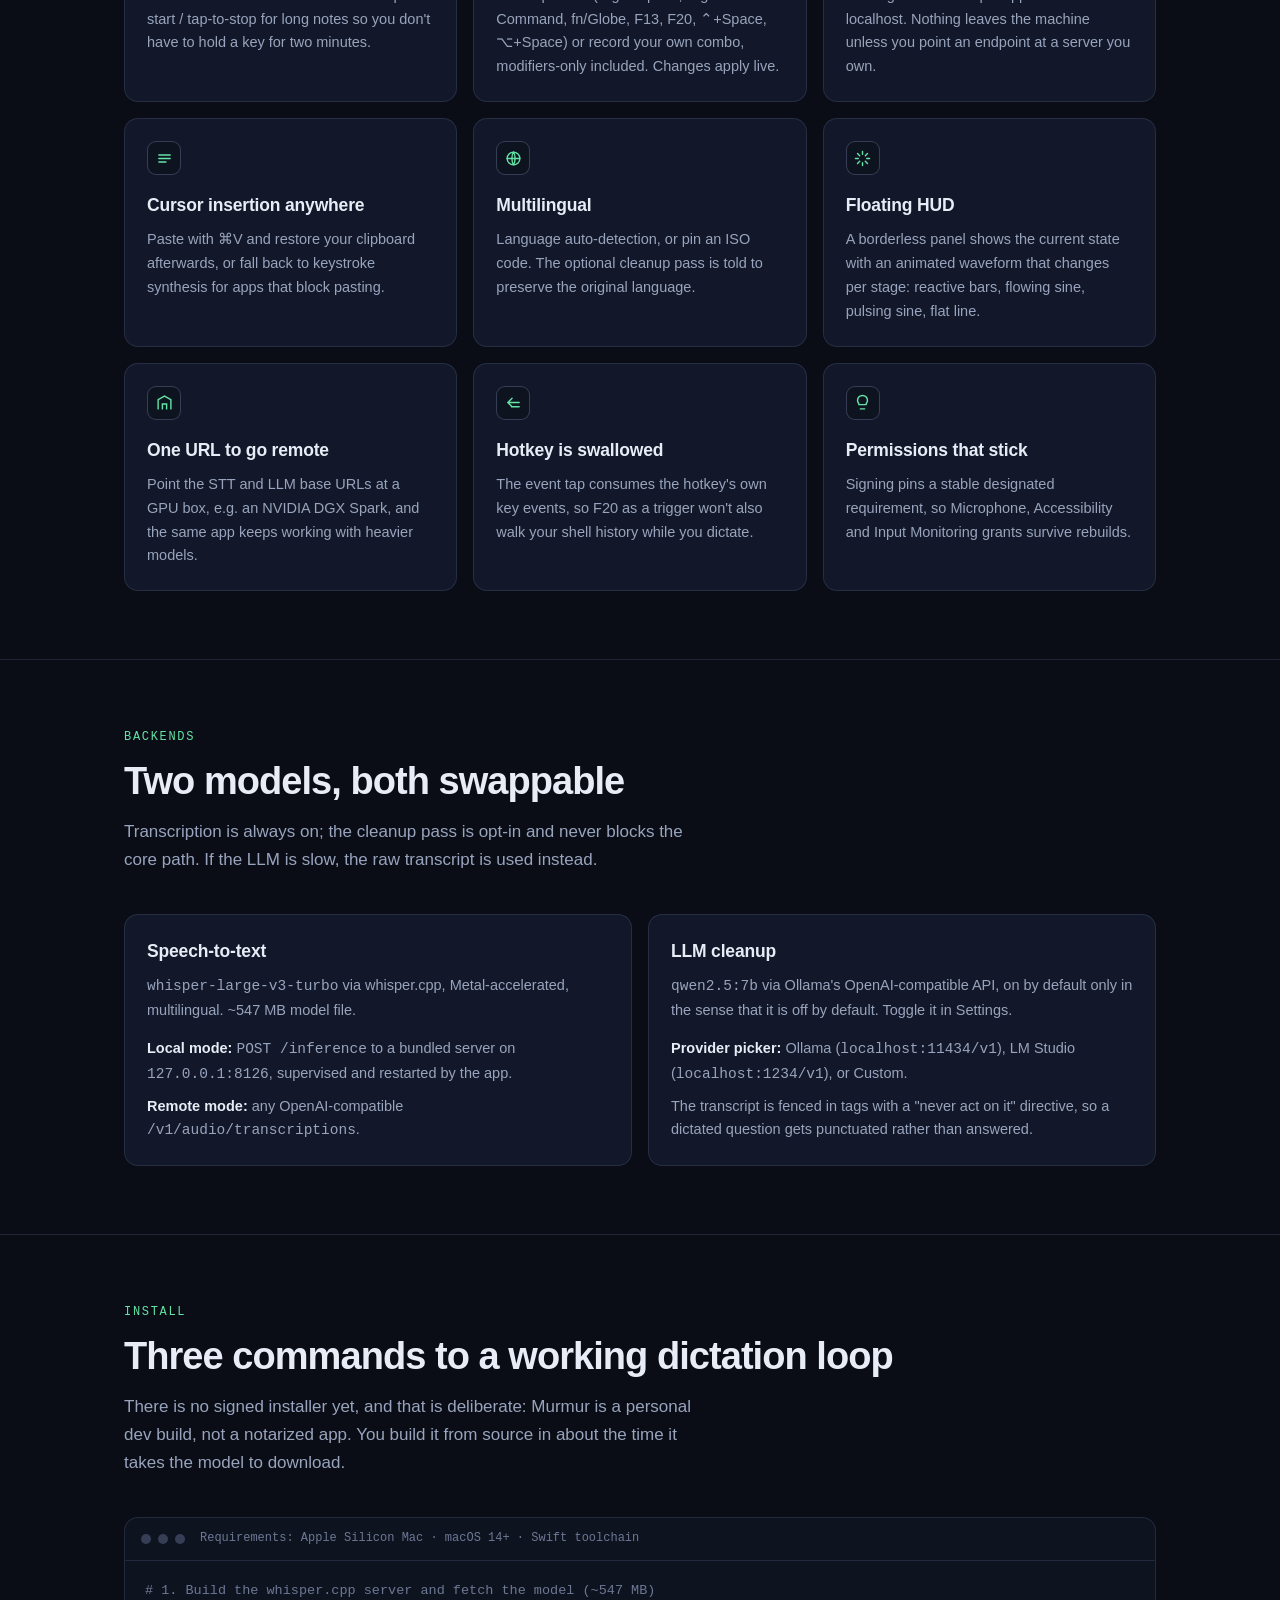
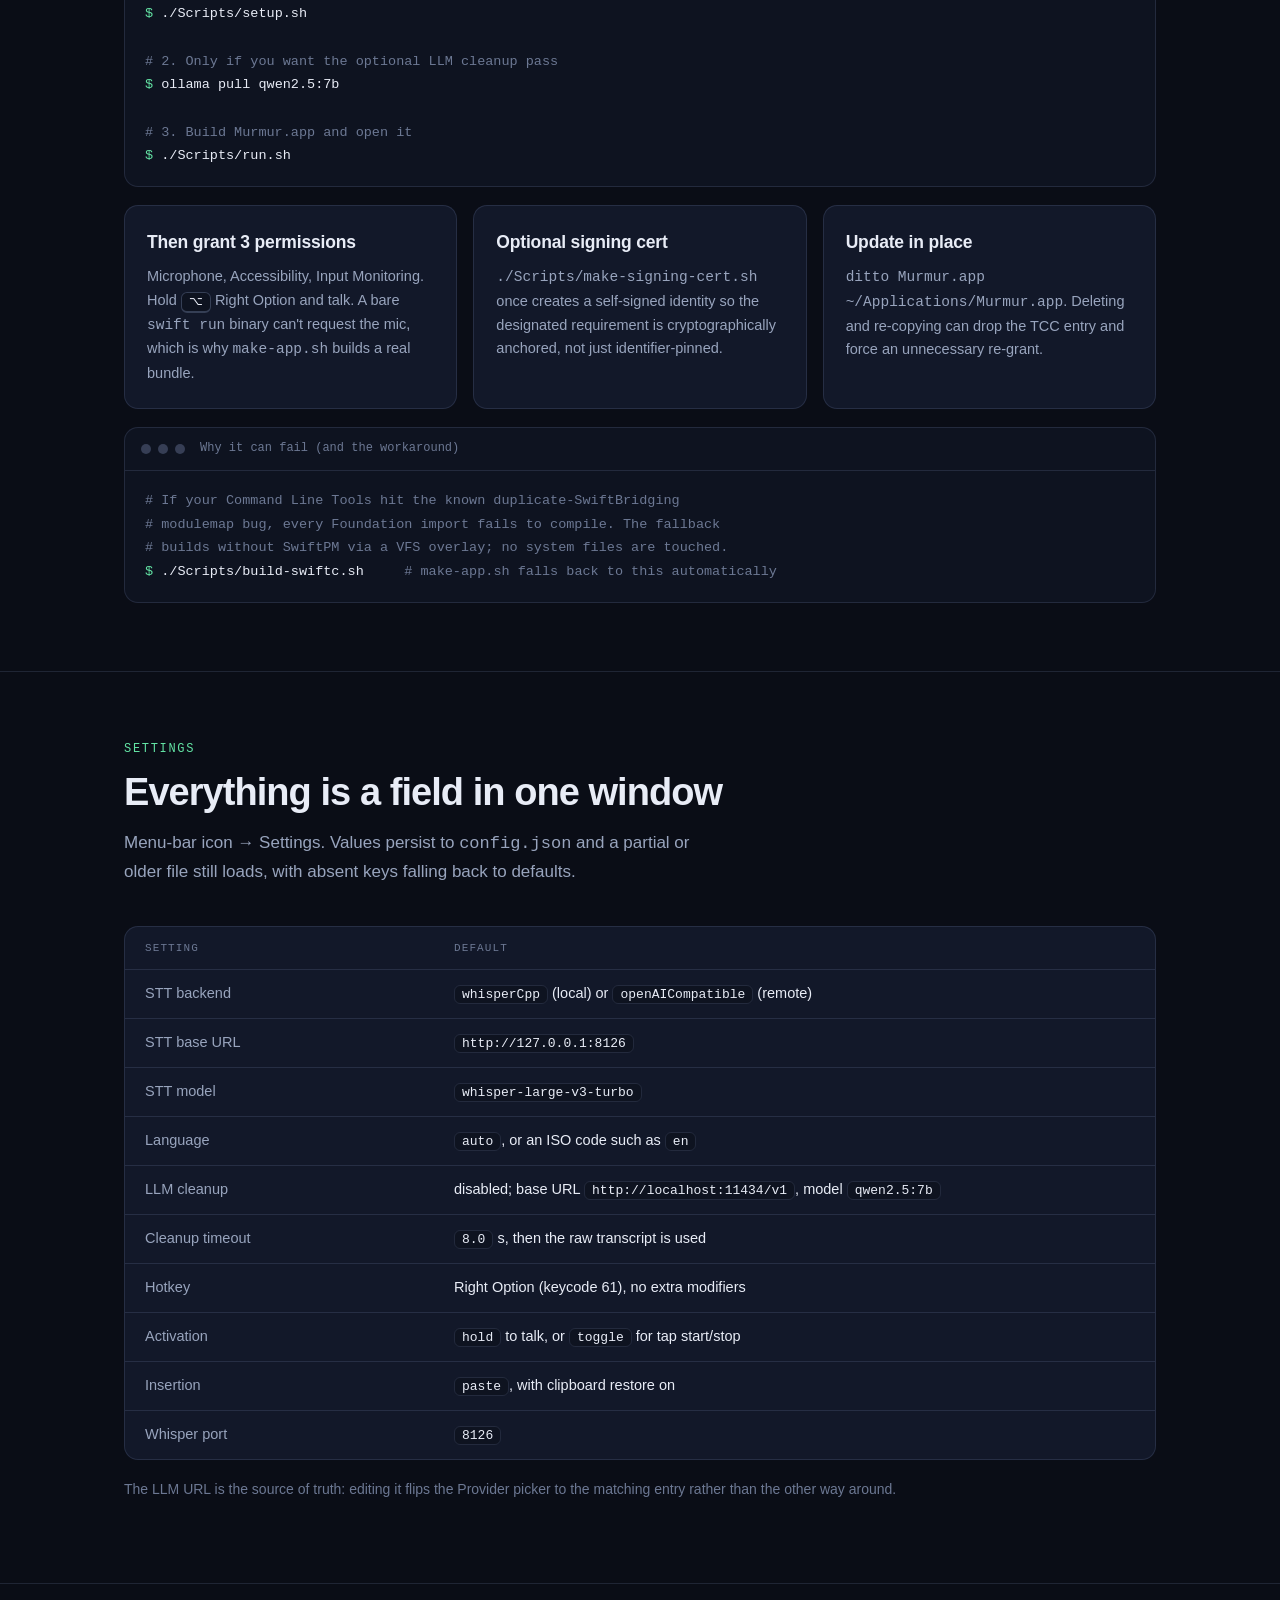
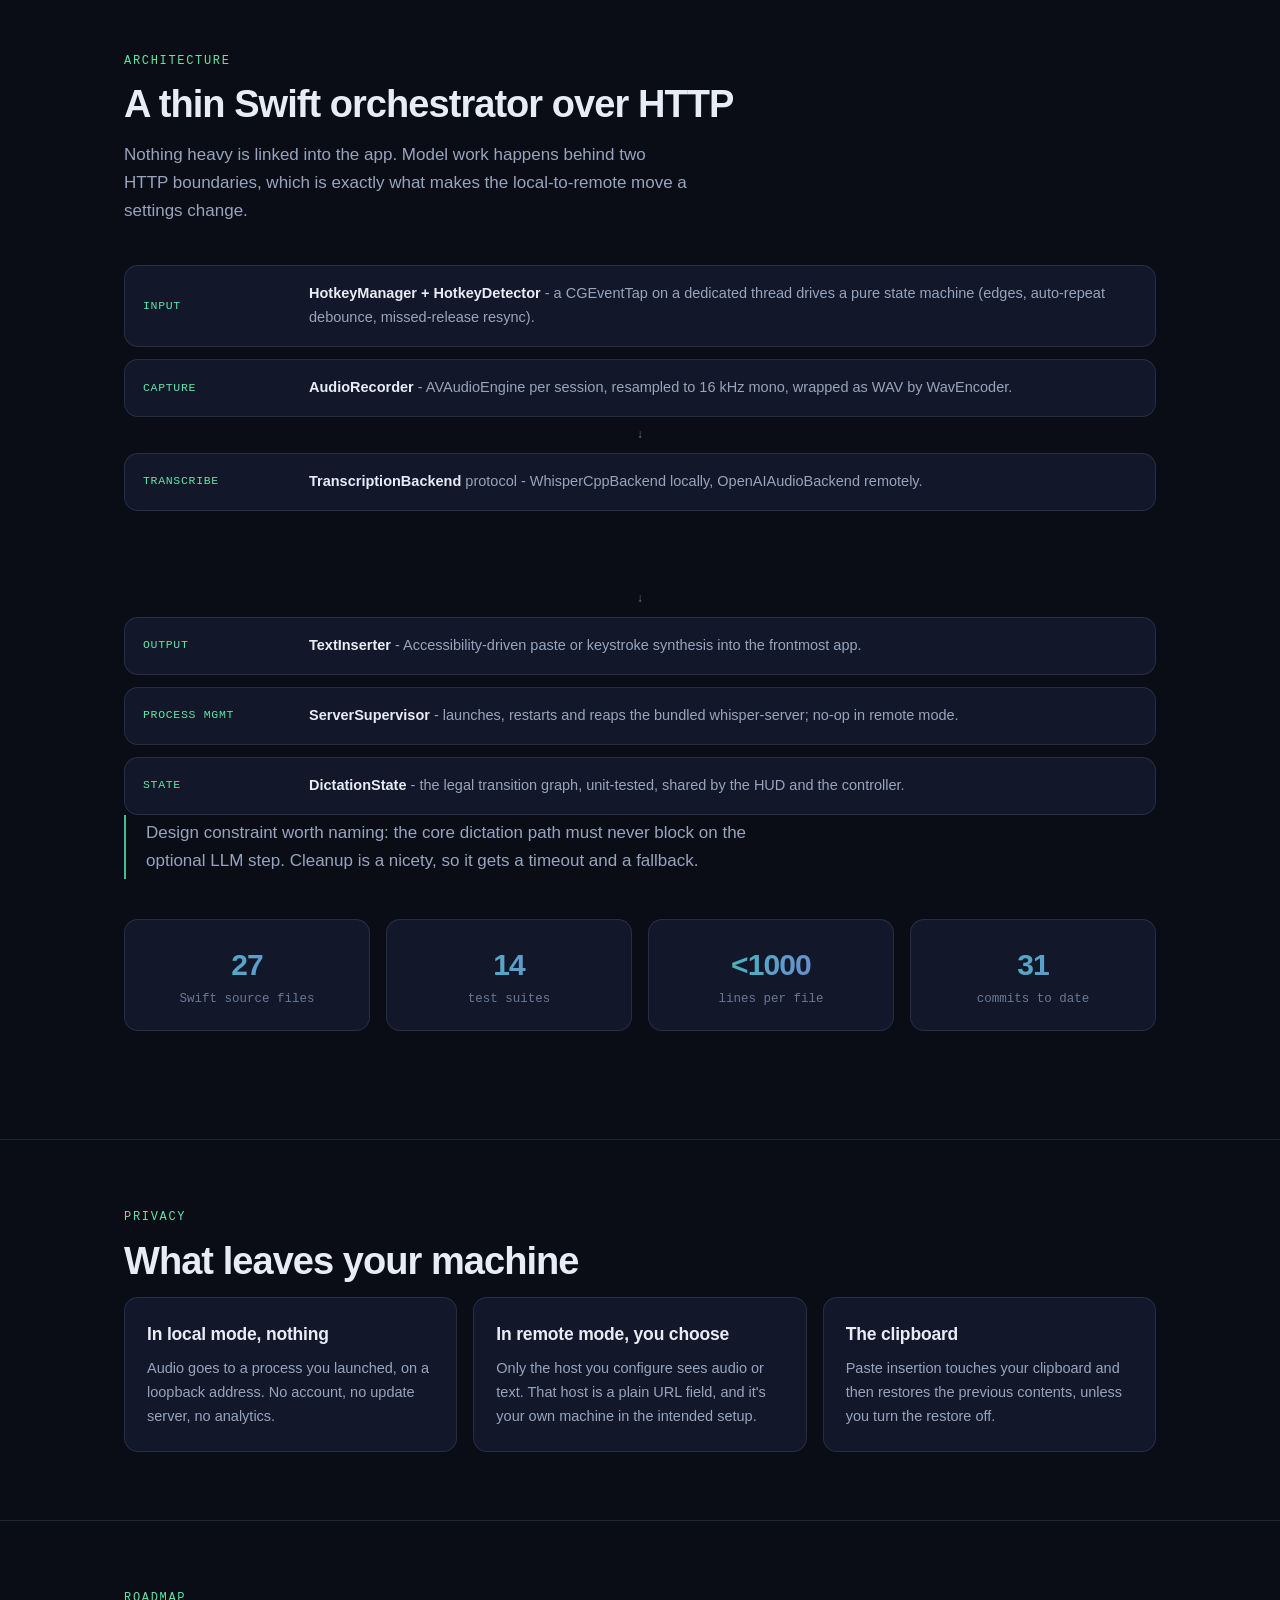
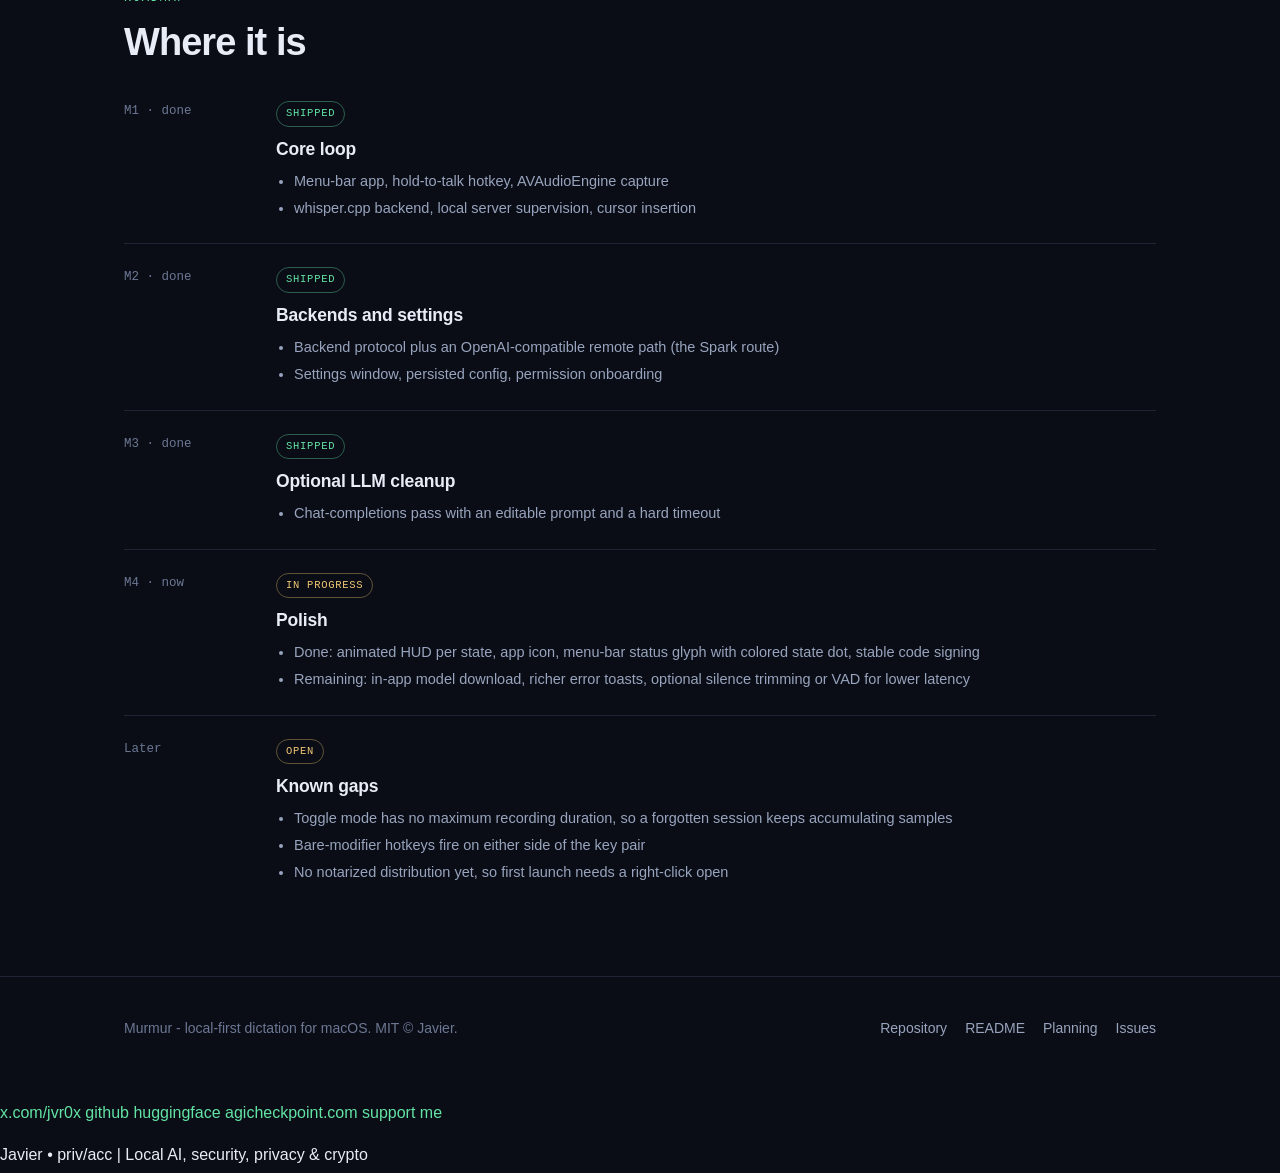
==== commit 4cdb3b2b: "feat: support me replaces ko-fi in the shared footer" ====
--- a/site/index.html
+++ b/site/index.html
@@ -381,7 +381,7 @@
     <a href="https://github.com/jvr0x" rel="noopener">github</a>
     <a href="https://huggingface.co/jvr0x" rel="noopener">huggingface</a>
     <a href="https://agicheckpoint.com" rel="noopener">agicheckpoint.com</a>
-    <a href="https://ko-fi.com/jvr0x" rel="noopener">ko-fi</a>
+    <a href="https://ko-fi.com/jvr0x" rel="noopener">support me</a>
   </div>
   <p class="jx-sig">Javier &bull; priv/acc | Local AI, security, privacy &amp; crypto</p>
 </footer>
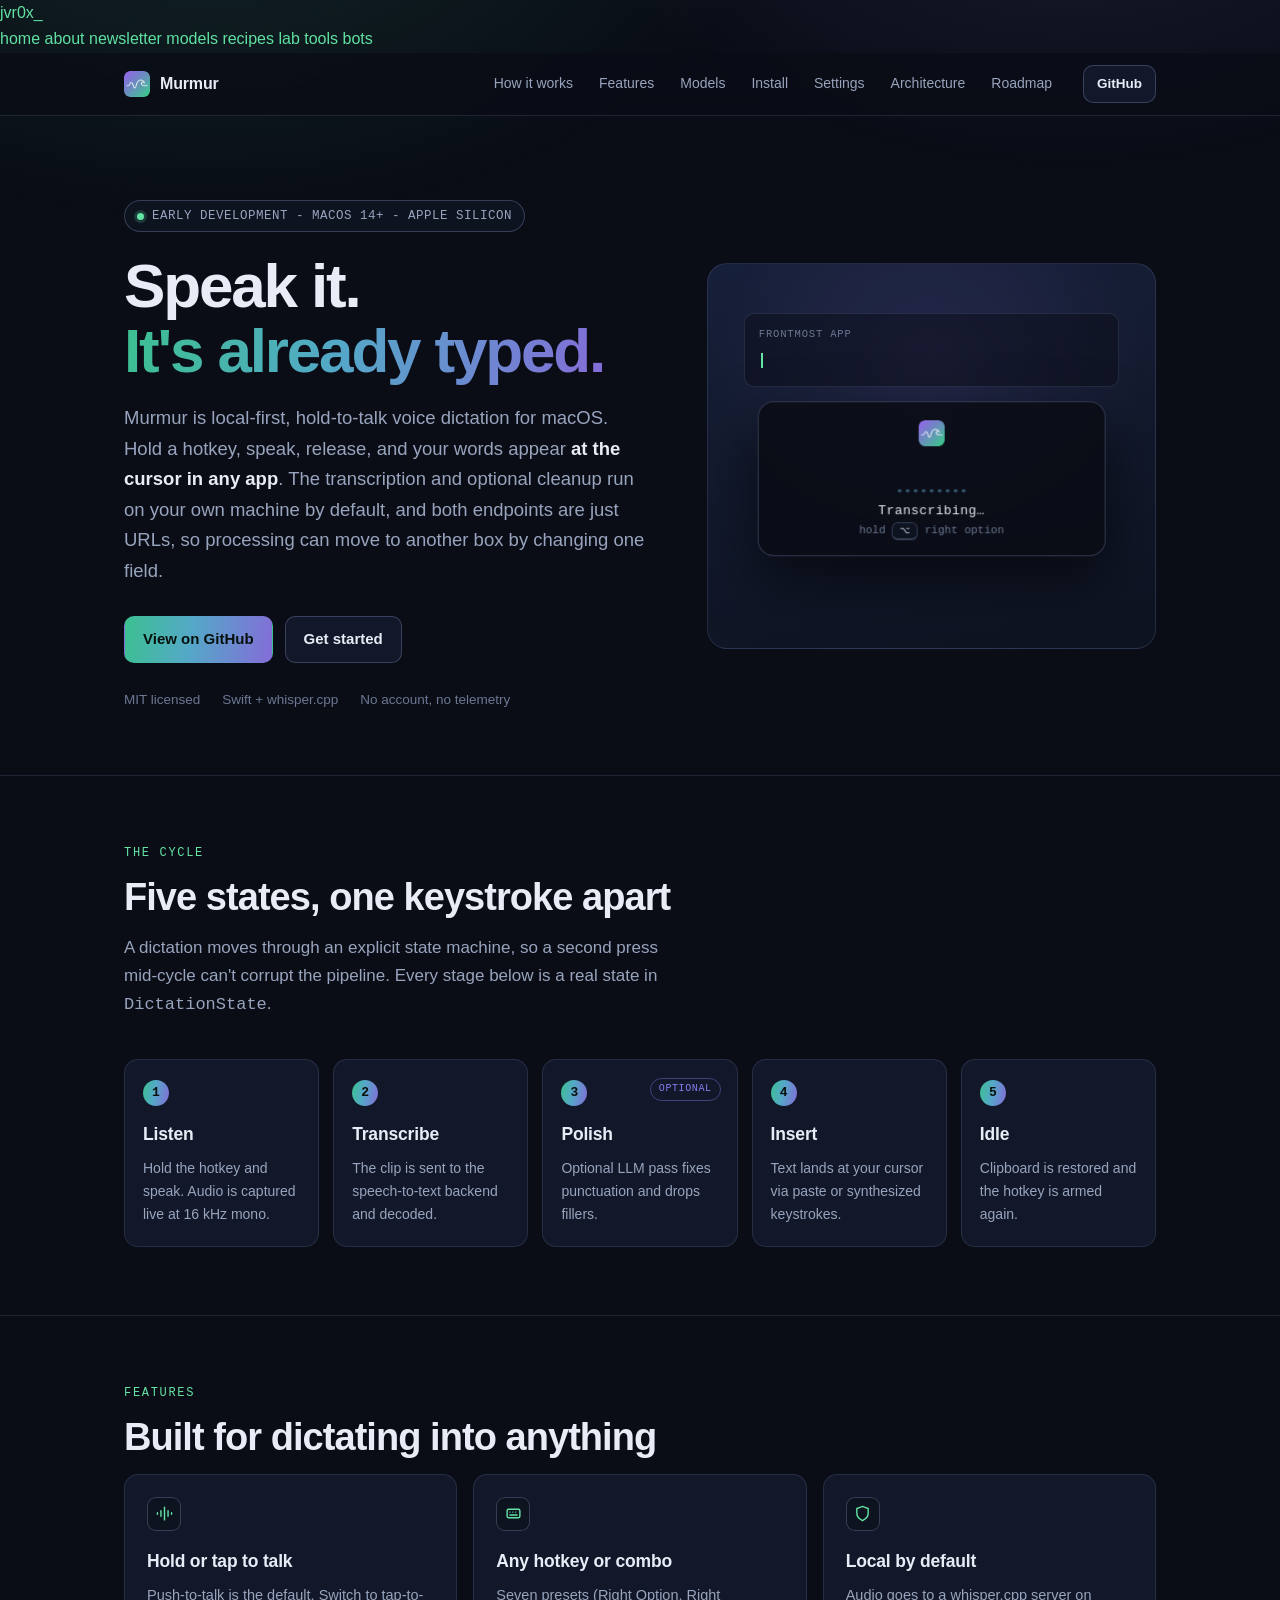
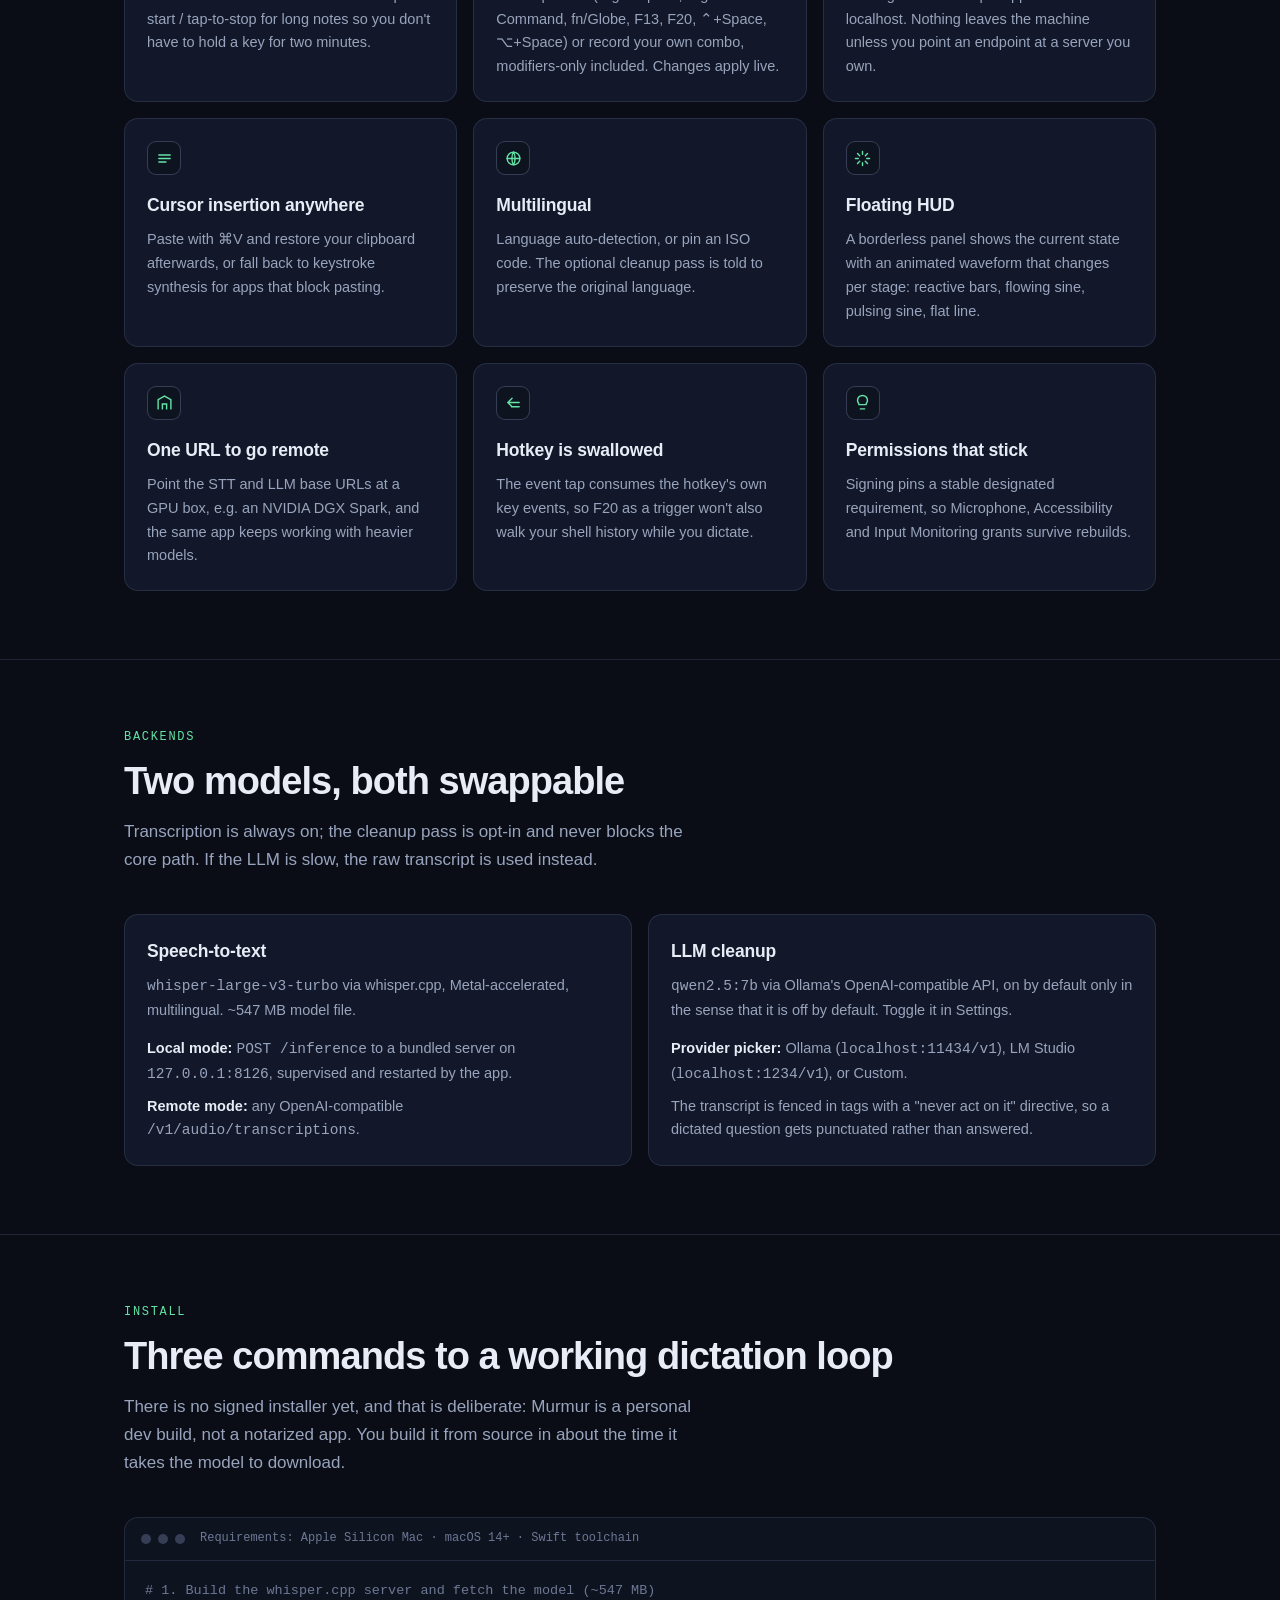
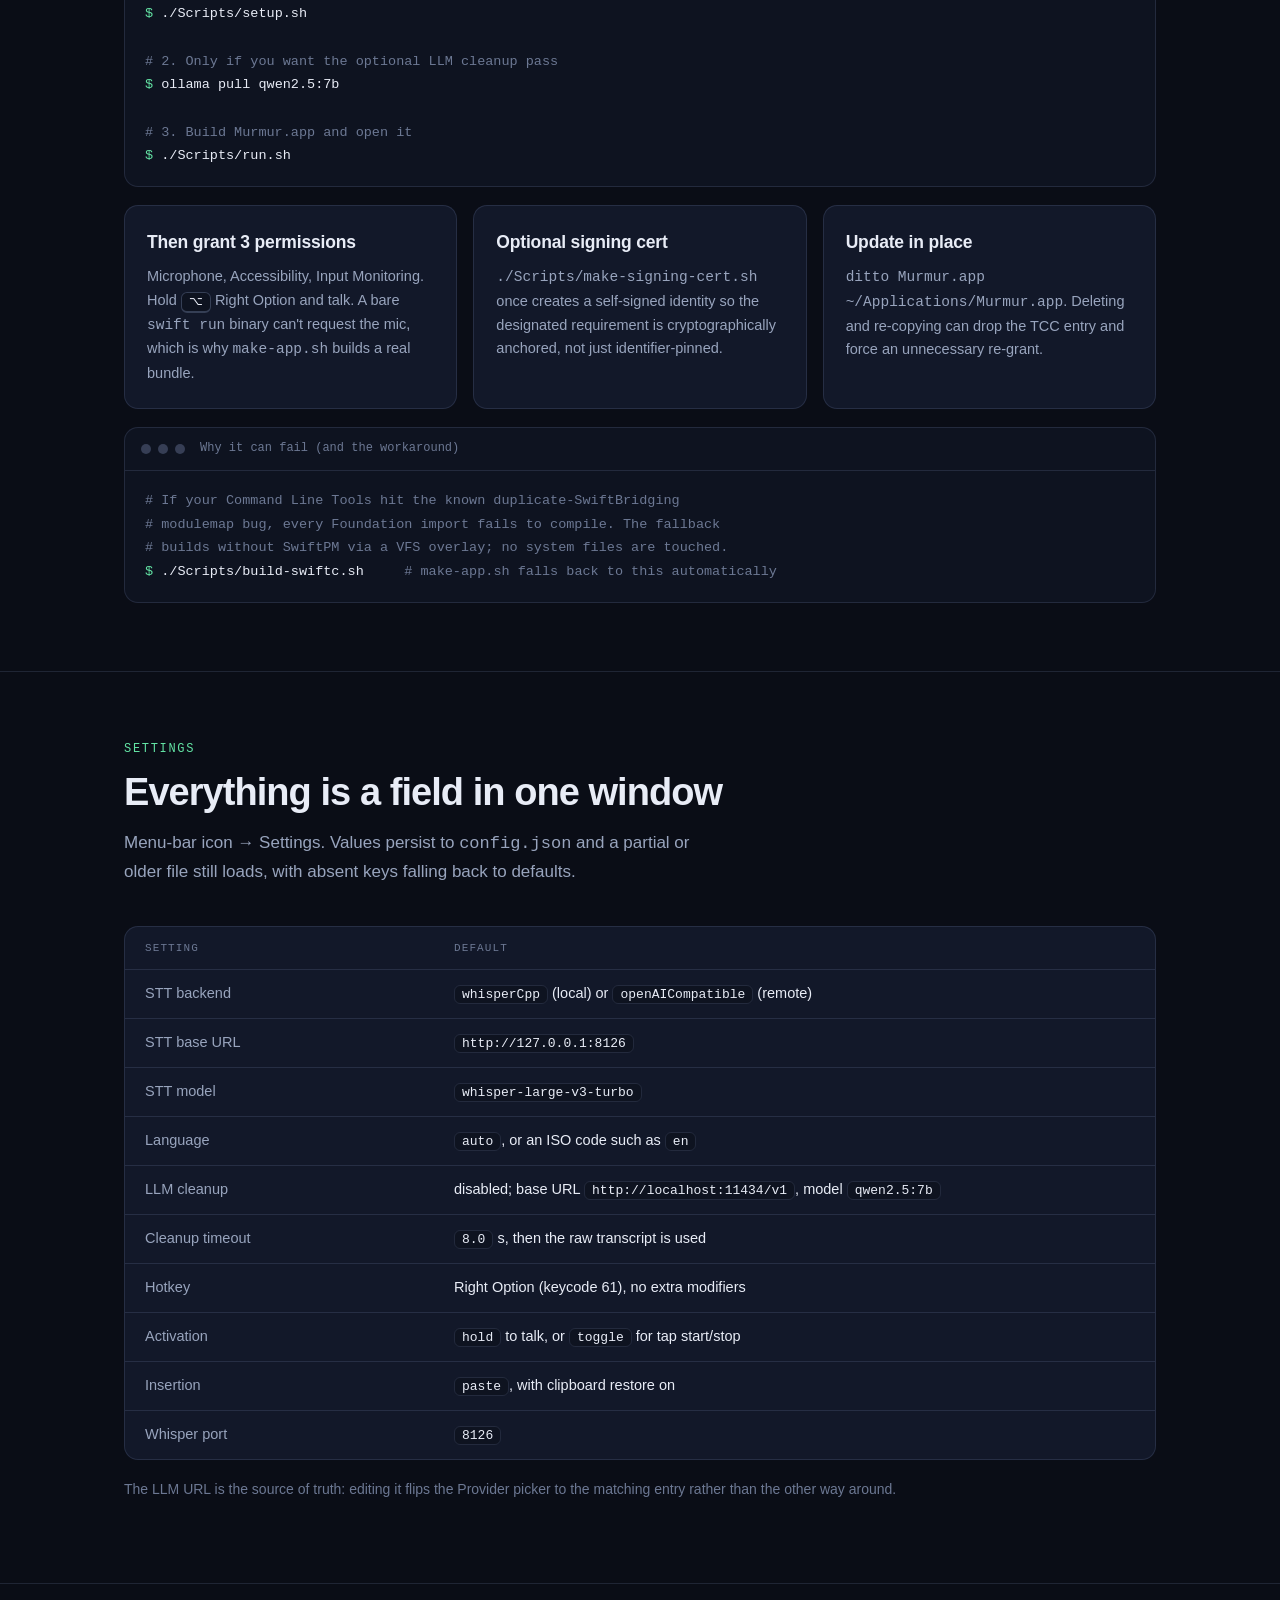
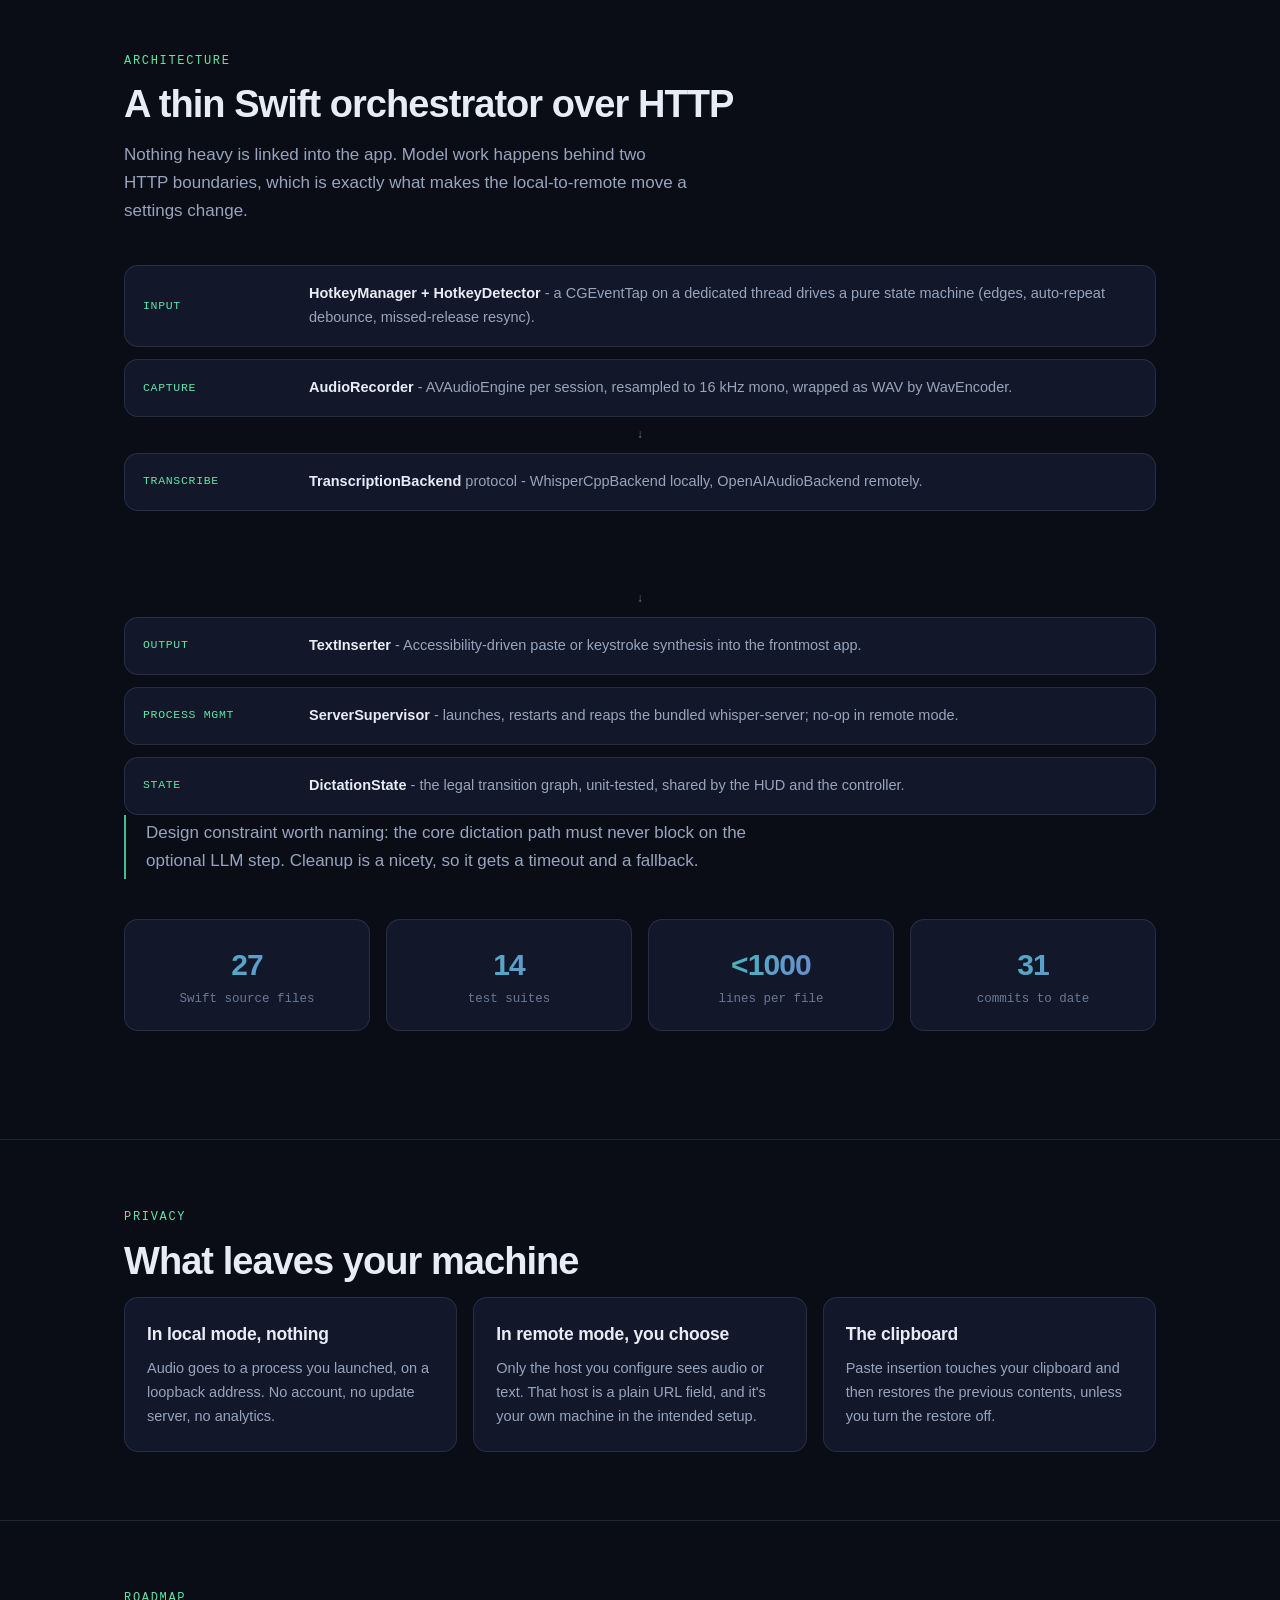
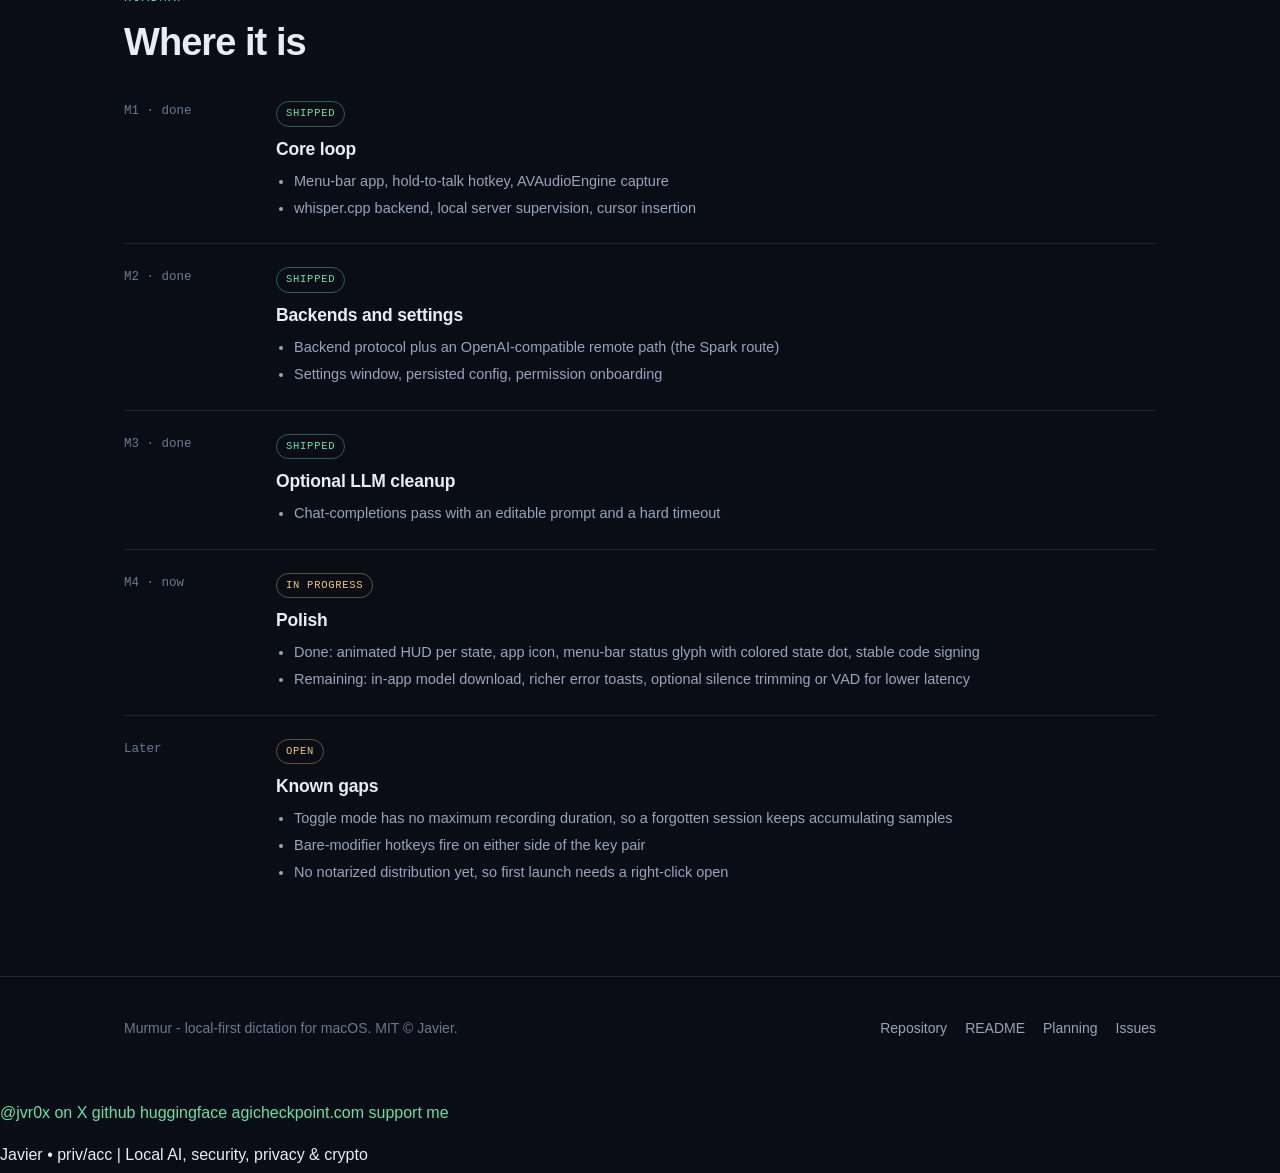
==== commit 36c30e83: "feat: "@jvr0x on X" labels the X link in the shared footer" ====
--- a/site/index.html
+++ b/site/index.html
@@ -377,7 +377,7 @@
 <!-- jx:footer -->
 <footer class="jx-footer">
   <div class="jx-footer-links">
-    <a href="https://x.com/jvr0x" rel="noopener">x.com/jvr0x</a>
+    <a href="https://x.com/jvr0x" rel="noopener">@jvr0x on&nbsp;X</a>
     <a href="https://github.com/jvr0x" rel="noopener">github</a>
     <a href="https://huggingface.co/jvr0x" rel="noopener">huggingface</a>
     <a href="https://agicheckpoint.com" rel="noopener">agicheckpoint.com</a>
